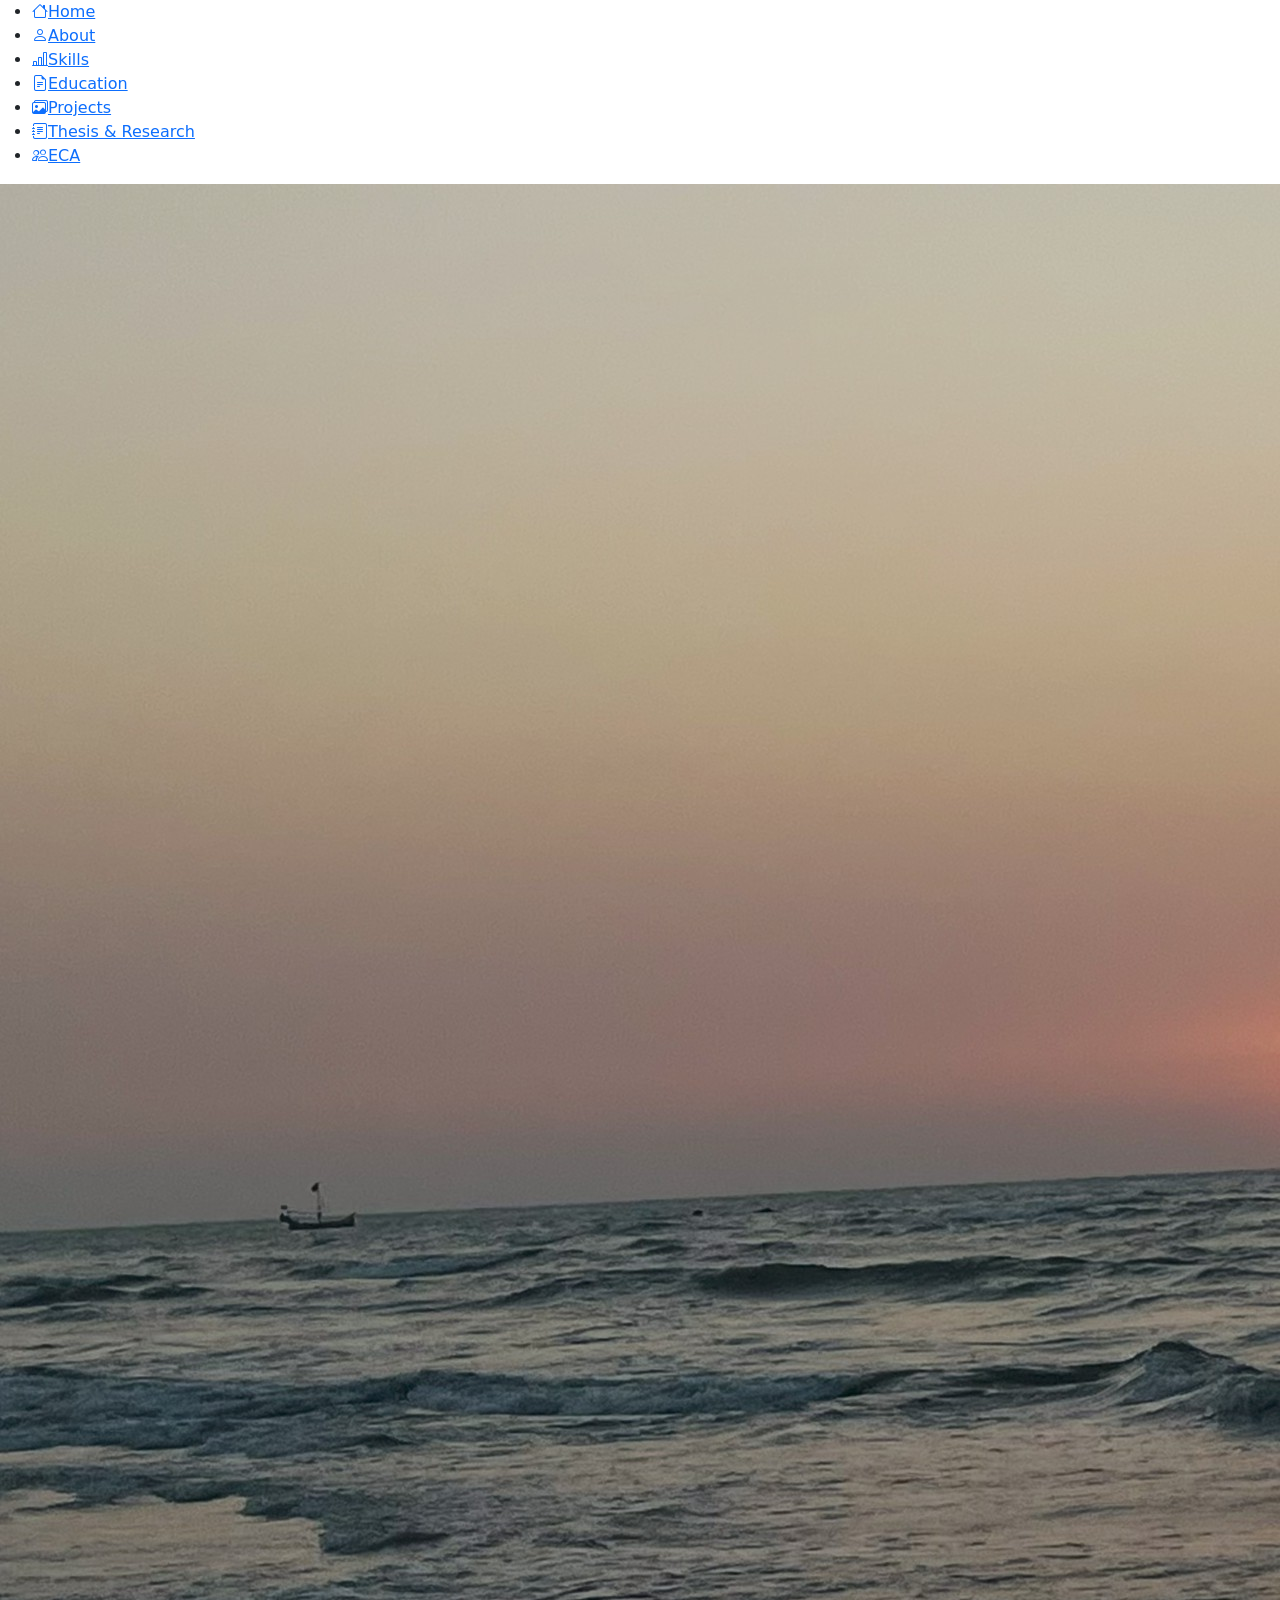
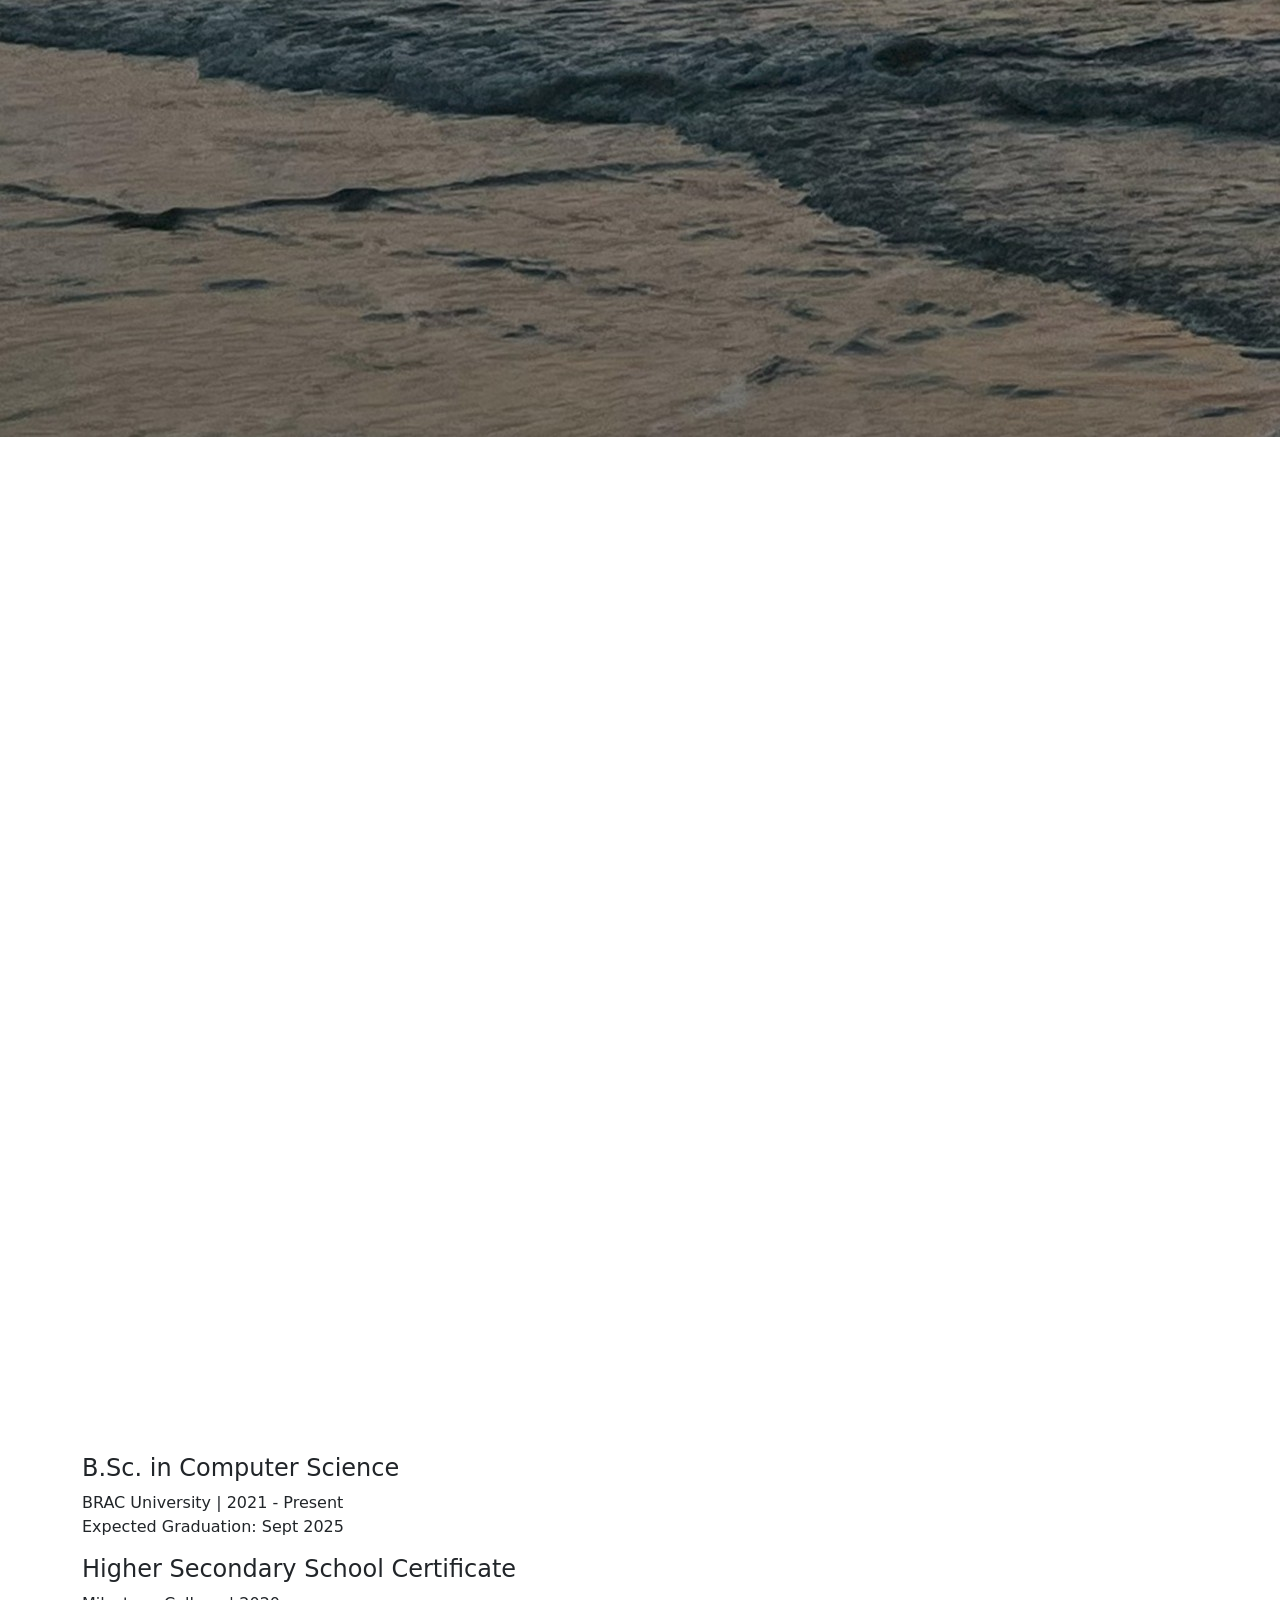
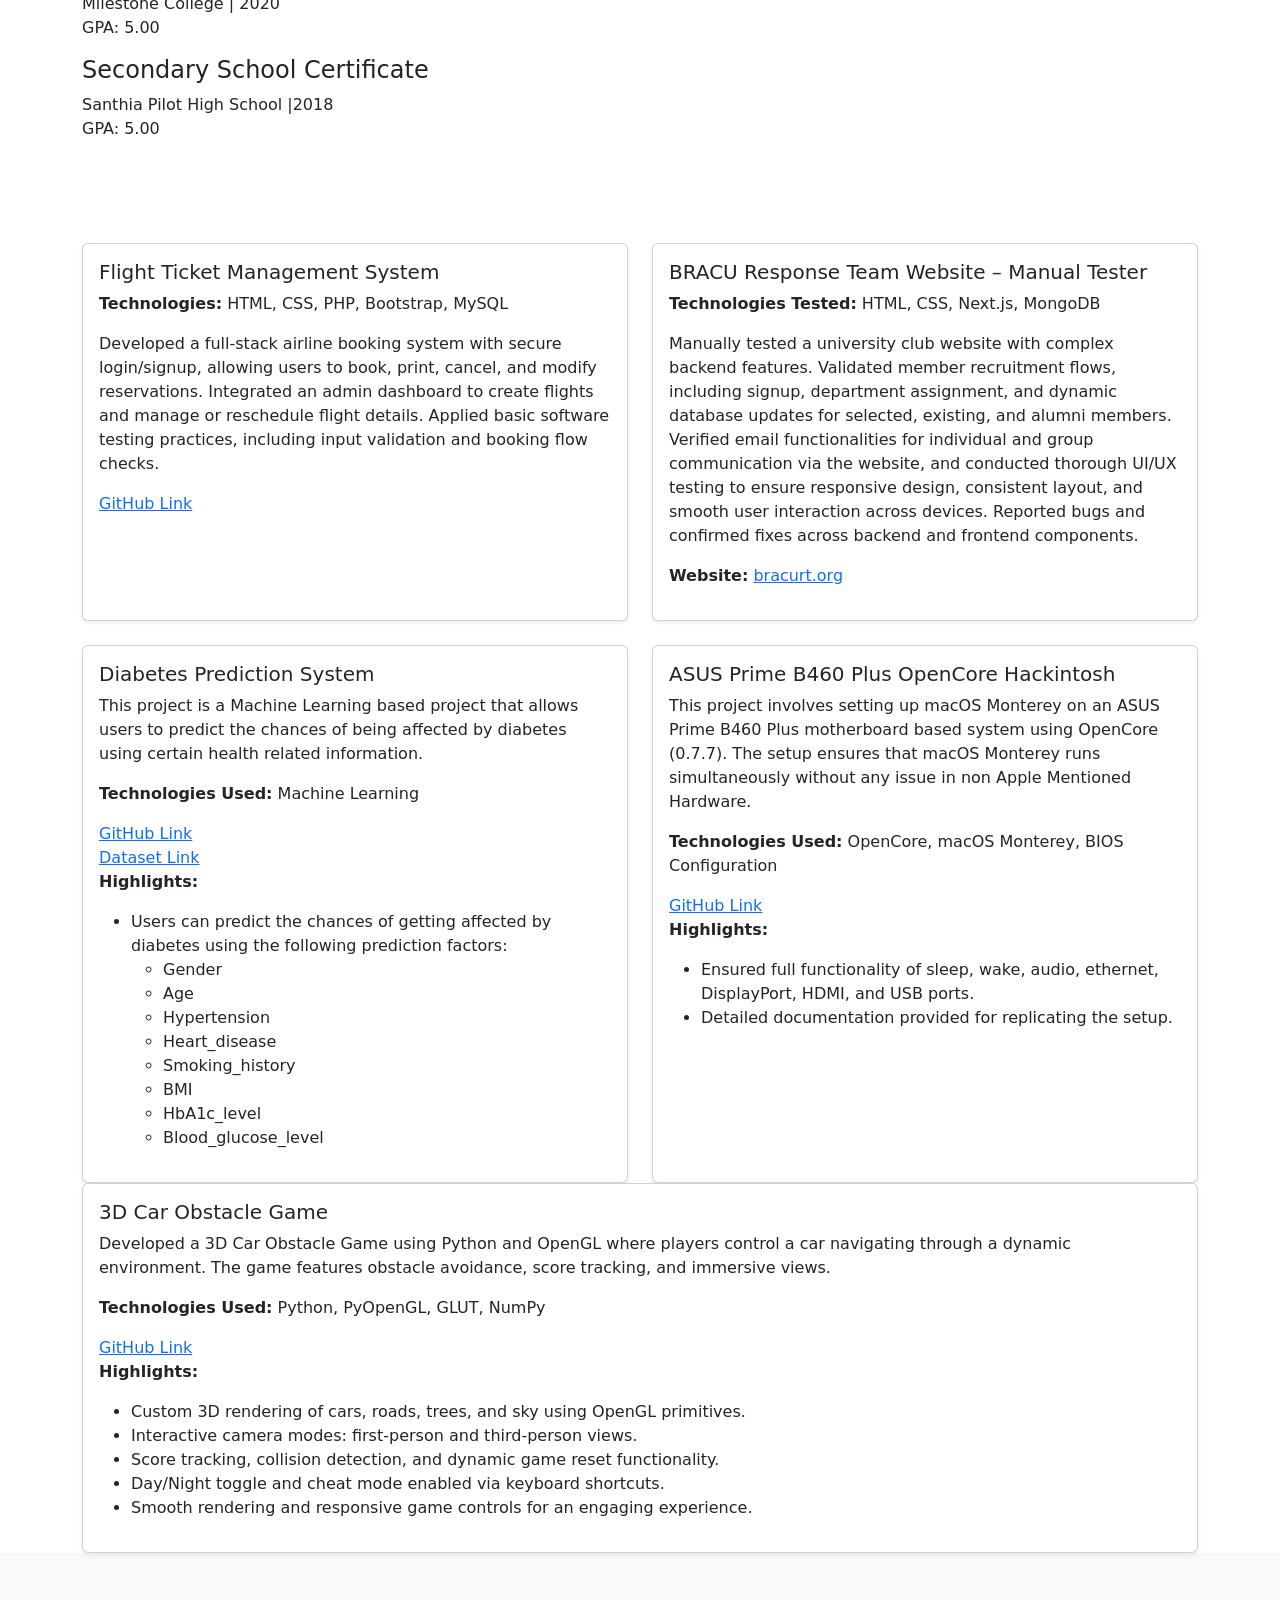
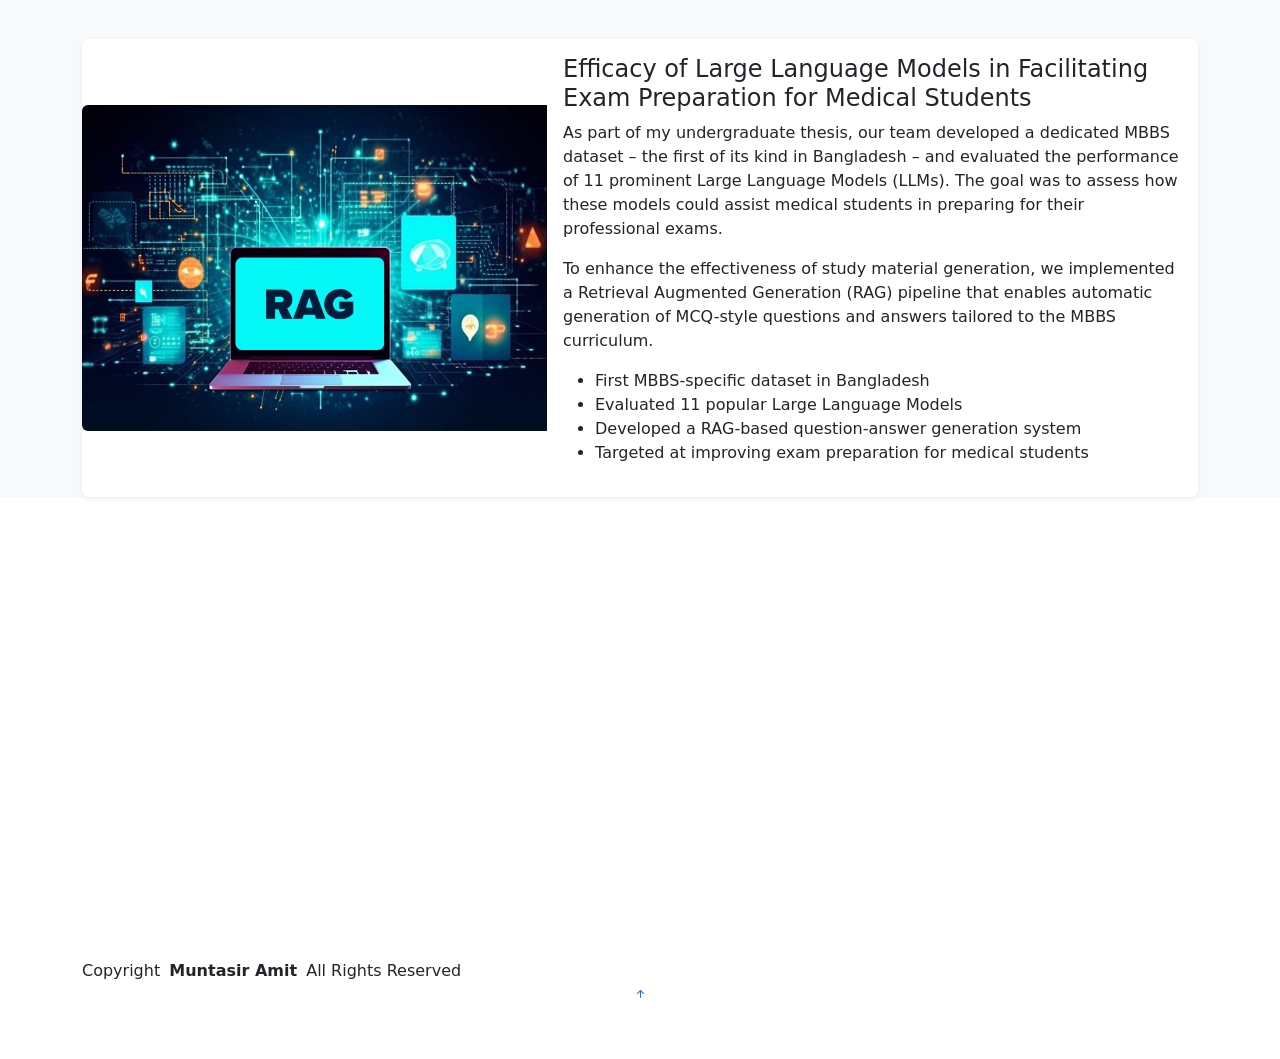
==== index.html @ e2084eb9 "Linekdin URL and Profile Picture Updated" ====
<!DOCTYPE html>
<html lang="en">

<head>
  <meta charset="utf-8">
  <meta content="width=device-width, initial-scale=1.0" name="viewport">
  <title>Muntasir's Portfolio</title>
  <meta content="" name="description">
  <meta content="" name="keywords">

  <!-- Favicons -->
  <link href="assets/img/favicon.png" rel="icon">
  <link href="assets/img/apple-touch-icon.png" rel="apple-touch-icon">

  <!-- Fonts -->
  <link href="https://fonts.googleapis.com" rel="preconnect">
  <link href="https://fonts.gstatic.com" rel="preconnect" crossorigin>
  <link href="https://fonts.googleapis.com/css2?family=Roboto:ital,wght@0,100;0,300;0,400;0,500;0,700;0,900;1,100;1,300;1,400;1,500;1,700;1,900&family=Poppins:ital,wght@0,100;0,200;0,300;0,400;0,500;0,600;0,700;0,800;0,900;1,100;1,200;1,300;1,400;1,500;1,600;1,700;1,800;1,900&family=Raleway:ital,wght@0,100;0,200;0,300;0,400;0,500;0,600;0,700;0,800;0,900;1,100;1,200;1,300;1,400;1,500;1,600;1,700;1,800;1,900&display=swap" rel="stylesheet">

  <!-- Vendor CSS Files -->
  <link href="assets/vendor/bootstrap/css/bootstrap.min.css" rel="stylesheet">
  <link href="assets/vendor/bootstrap-icons/bootstrap-icons.css" rel="stylesheet">
  <link href="assets/vendor/aos/aos.css" rel="stylesheet">
  <link href="assets/vendor/glightbox/css/glightbox.min.css" rel="stylesheet">
  <link href="assets/vendor/swiper/swiper-bundle.min.css" rel="stylesheet">

  <!-- Main CSS File -->
  <link href="assets/css/main.css" rel="stylesheet">
</head>

<body class="index-page">

  <header id="header" class="header d-flex flex-column justify-content-center">

    <i class="header-toggle d-xl-none bi bi-list"></i>


<nav id="navmenu" class="navmenu">
  <ul>
    <li><a href="#hero" class="active"><i class="bi bi-house navicon"></i><span>Home</span></a></li>
    <li><a href="#about"><i class="bi bi-person navicon"></i><span>About</span></a></li>
    <li><a href="#skills"><i class="bi bi-bar-chart-line navicon"></i><span>Skills</span></a></li>
    <li><a href="#resume"><i class="bi bi-file-earmark-text navicon"></i><span>Education</span></a></li>
    <li><a href="#projects"><i class="bi bi-images navicon"></i><span>Projects</span></a></li>
    <li><a href="#thesis"><i class="bi bi-journal-text navicon"></i><span>Thesis & Research</span></a></li>
    <li><a href="#extracurricular"><i class="bi bi-people navicon"></i><span>ECA</span></a></li>
  </ul>
</nav>
  </header>

  <main class="main">

    <!-- Hero Section -->
    <section id="hero" class="hero section light-background">

      <img src="assets/img/hero-bg.jpg" alt="">

      <div class="container" data-aos="zoom-out">
        <div class="row justify-content-center">
          <div class="col-lg-9">
            <h2>Md Muntasir Mahmud Amit</h2>
            <p>I am <span class="typed" data-typed-items="CS Student,Data Science Enthusiast, SQA Engineer, Python Developer">Designer</span><span class="typed-cursor typed-cursor--blink" aria-hidden="true"></span></p>
            <div class="social-links">
              <a href="https://www.linkedin.com/in/muntasiramit/"><i class="bi bi-linkedin"></i></a>
              <a href="https://github.com/mma1166"><i class="bi bi-github"></i></a>
              <a href="mailto:muntasir145@gmail.com"><i class="bi bi-envelope"></i></a>
              <a href="https://t.me/mma1166"><i class="bi bi-telegram"></i></a>
              <a href="https://www.facebook.com/mma1166"><i class="bi bi-facebook"></i></a>
              <a href="https://www.instagram.com/muntasir_amit/"><i class="bi bi-instagram"></i></a>
            </div>
          </div>
        </div>
      </div>

    </section><!-- /Hero Section -->
<section id="about" class="about section">
  <!-- Section Title -->
  <div class="container section-title" data-aos="fade-up" style="text-align: justify;">
    <h2>About Me</h2>
    <p>I am a final-year Computer Science student at BRAC University with a growing passion for Software Quality Assurance, Data Science and Artificial Intelligence. Currently advancing my skills in data analysis and machine learning, I recently completed a thesis focused on the efficacy of Large Language Models (LLMs) in aiding exam preparation for medical students—one of the first of its kind in Bangladesh.</p>
    <p>Alongside my academic research, I have strong practical experience in Software Quality Assurance (SQA), particularly in manual testing and I am progressively building expertise in test automation using tools like Selenium. I am proficient in Python, comfortable with tools such as Jira, and deeply interested in exploring real-world applications across SQA, data science, and AI-driven technologies.</p>
    <p>I am open to opportunities where I can contribute and grow in the fields of Software Quality Assurance, Data Science, or Machine Learning.</p>
  </div><!-- End Section Title -->

      <div class="container" data-aos="fade-up" data-aos-delay="100">

        <div class="row gy-4 justify-content-center align-items-center">
  <div class="col-lg-4 d-flex justify-content-center">
    <img src="assets/img/profile-img.png" class="img-fluid" alt="">
  </div>
  <div class="col-lg-8 content d-flex flex-column justify-content-center h-100">
    <h2>Md Muntasir Mahmud Amit</h2>
    <div class="row">
      <div class="col-lg-6">
        <ul>
          <li><i class="bi bi-chevron-right"></i> <strong>Phone:</strong> <span>01721857708</span></li>
          <li><i class="bi bi-chevron-right"></i> <strong>Github:</strong> <span>www.github.com/mma1166</span></li>
          <li><i class="bi bi-chevron-right"></i> <strong>LinkedIn:</strong> <span>www.linkedin.com/in/MuntasirAmit</span></li>
          <li><i class="bi bi-chevron-right"></i> <strong>Mail:</strong> <span>muntasir145@gmail.com</span></li>
          <li><i class="bi bi-chevron-right"></i> <strong>Address</strong> <span>D.I.T Project Merul Badda Dhaka</span></li>
        </ul>
      </div>
    </div>
  </div>
</div>
        </div>

      </div>

    </section><!-- /About Section -->

    <!-- Skills Section -->
    <section id="skills" class="skills section">

      <!-- Section Title -->
      <div class="container section-title" data-aos="fade-up">
        <h2>Skills</h2>
        <p>I always keep myself updated with the latest tech trends.</p>
      </div><!-- End Section Title -->

      <div class="container" data-aos="fade-up" data-aos-delay="100">

        <div class="row skills-content skills-animation">

                    <div class="col-lg-6">

            <div class="progress">
              <span class="skill"><span>Python</span> <i class="val"></i></span>
              <div class="progress-bar-wrap">
                <div class="progress-bar" role="progressbar" aria-valuenow="75" aria-valuemin="0" aria-valuemax="100" style="width: 75%;"></div>
              </div>
            </div><!-- End Skills Item -->
            <div class="progress">
              <span class="skill"><span>Manual Software Testing</span> <i class="val"></i></span>
              <div class="progress-bar-wrap">
                <div class="progress-bar" role="progressbar" aria-valuenow="80" aria-valuemin="0" aria-valuemax="100" style="width: 80%;"></div>
              </div>
            </div><!-- End Skills Item -->

            <div class="progress">
              <span class="skill"><span>Test Case Design, Test Plan</span> <i class="val"></i></span>
              <div class="progress-bar-wrap">
                <div class="progress-bar" role="progressbar" aria-valuenow="75" aria-valuemin="0" aria-valuemax="100" style="width: 75%;"></div>
              </div>
            </div><!-- End Skills Item -->

            <div class="progress">
              <span class="skill"><span>SDLC, STLC</span> <i class="val"></i></span>
              <div class="progress-bar-wrap">
                <div class="progress-bar" role="progressbar" aria-valuenow="80" aria-valuemin="0" aria-valuemax="100" style="width: 80%;"></div>
              </div>
            </div><!-- End Skills Item -->

            <div class="progress">
              <span class="skill"><span>Data Science</span> <i class="val"></i></span>
              <div class="progress-bar-wrap">
                <div class="progress-bar" role="progressbar" aria-valuenow="70" aria-valuemin="0" aria-valuemax="100" style="width: 70%;"></div>
              </div>
            </div><!-- End Skills Item -->

            <div class="progress">
              <span class="skill"><span>Machine Learning</span> <i class="val"></i></span>
              <div class="progress-bar-wrap">
                <div class="progress-bar" role="progressbar" aria-valuenow="75" aria-valuemin="0" aria-valuemax="100" style="width: 75%;"></div>
              </div>
            </div><!-- End Skills Item -->

          </div>

          <div class="col-lg-6">

            <div class="progress">
              <span class="skill"><span>Linux</span> <i class="val"></i></span>
              <div class="progress-bar-wrap">
                <div class="progress-bar" role="progressbar" aria-valuenow="85" aria-valuemin="0" aria-valuemax="100" style="width: 85%;"></div>
              </div>
            </div><!-- End Skills Item -->

            <div class="progress">
              <span class="skill"><span>Database</span> <i class="val"></i></span>
              <div class="progress-bar-wrap">
                <div class="progress-bar" role="progressbar" aria-valuenow="75" aria-valuemin="0" aria-valuemax="100" style="width: 75%;"></div>
              </div>
            </div><!-- End Skills Item -->

            <div class="progress">
              <span class="skill"><span>LLM</span> <i class="val"></i></span>
              <div class="progress-bar-wrap">
                <div class="progress-bar" role="progressbar" aria-valuenow="70" aria-valuemin="0" aria-valuemax="100" style="width: 70%;"></div>
              </div>
            </div><!-- End Skills Item -->

            <div class="progress">
              <span class="skill"><span>Microsoft Office</span> <i class="val"></i></span>
              <div class="progress-bar-wrap">
                <div class="progress-bar" role="progressbar" aria-valuenow="90" aria-valuemin="0" aria-valuemax="100" style="width: 90%;"></div>
              </div>
            </div><!-- End Skills Item -->

            <div class="progress">
              <span class="skill"><span>Canva</span> <i class="val"></i></span>
              <div class="progress-bar-wrap">
                <div class="progress-bar" role="progressbar" aria-valuenow="95" aria-valuemin="0" aria-valuemax="100" style="width: 95%;"></div>
              </div>
            </div><!-- End Skills Item -->

          </div>

        </div>

      </div>

    </section><!-- /Skills Section -->

    <!-- Resume Section -->
    <section id="resume" class="resume section">

      <!-- Section Title -->
      <div class="container section-title" data-aos="fade-up">
        <h2>Education</h2>
      </div><!-- End Section Title -->

      <div class="container"><div class='education'><h4>B.Sc. in Computer Science</h4><p>BRAC University | 2021 - Present<br>Expected Graduation: Sept 2025</p></div><div class='education'><h4>Higher Secondary School Certificate</h4><p>Milestone College | 2020<br>GPA: 5.00</p></div><div class='education'><h4>Secondary School Certificate</h4><p>Santhia Pilot High School |2018<br>GPA: 5.00</p></div></div>

    </section><!-- /Resume Section -->

    <!-- projects Section -->
<section id="projects" class="projects section">

  <!-- Section Title -->
<section id="projects" class="projects section">
  <!-- Section Title -->
  <div class="container section-title" data-aos="fade-up">
    <h2>Projects</h2>
    <p>Here are some of the projects I have worked on:</p>
  </div><!-- End Section Title -->

  <div class="container">
    <div class="row row-cols-1 row-cols-md-2 g-4">

      <div class="col">
        <div class="card h-100 shadow-sm">
          <div class="card-body">
            <h5 class="card-title">Flight Ticket Management System</h5>
            <p><strong>Technologies:</strong> HTML, CSS, PHP, Bootstrap, MySQL</p>
            <p>Developed a full-stack airline booking system with secure login/signup, allowing users to book, print, cancel, and modify reservations. Integrated an admin dashboard to create flights and manage or reschedule flight details. Applied basic software testing practices, including input validation and booking flow checks.</p>
            <a href="https://github.com/mma1166/Flight-Management-Project" target="_blank">GitHub Link</a>
          </div>
        </div>
      </div>

      <div class="col">
        <div class="card h-100 shadow-sm">
          <div class="card-body">
            <h5 class="card-title">BRACU Response Team Website – Manual Tester</h5>
            <p><strong>Technologies Tested:</strong> HTML, CSS, Next.js, MongoDB</p>
            <p>Manually tested a university club website with complex backend features. Validated member recruitment flows, including signup, department assignment, and dynamic database updates for selected, existing, and alumni members. Verified email functionalities for individual and group communication via the website, and conducted thorough UI/UX testing to ensure responsive design, consistent layout, and smooth user interaction across devices. Reported bugs and confirmed fixes across backend and frontend components.</p>
            <p><strong>Website:</strong> <a href="https://bracurt.org/" target="_blank">bracurt.org</a></p>
          </div>
        </div>
      </div>

      <div class="col">
        <div class="card h-100 shadow-sm">
          <div class="card-body">
            <h5 class="card-title">Diabetes Prediction System</h5>
            <p>This project is a Machine Learning based project that allows users to predict the chances of being affected by diabetes using certain health related information.</p>
            <p><strong>Technologies Used:</strong> Machine Learning</p>
            <a href="https://github.com/mma1166/Diabetes-Prediction-System-Using-Machine-Learning" target="_blank">GitHub Link</a><br>
            <a href="https://www.kaggle.com/datasets/iammustafatz/diabetes-prediction-dataset?select=diabetes_prediction_dataset.csv">Dataset Link</a>
            <p><strong>Highlights:</strong></p>
            <ul>
              <li>Users can predict the chances of getting affected by diabetes using the following prediction factors:
                <ul>
                  <li>Gender</li>
                  <li>Age</li>
                  <li>Hypertension</li>
                  <li>Heart_disease</li>
                  <li>Smoking_history</li>
                  <li>BMI</li>
                  <li>HbA1c_level</li>
                  <li>Blood_glucose_level</li>
                </ul>
              </li>
            </ul>
          </div>
        </div>
      </div>

      <div class="col">
        <div class="card h-100 shadow-sm">
          <div class="card-body">
            <h5 class="card-title">ASUS Prime B460 Plus OpenCore Hackintosh</h5>
            <p>This project involves setting up macOS Monterey on an ASUS Prime B460 Plus motherboard based system using OpenCore (0.7.7). The setup ensures that macOS Monterey runs simultaneously without any issue in non Apple Mentioned Hardware.</p>
            <p><strong>Technologies Used:</strong> OpenCore, macOS Monterey, BIOS Configuration</p>
            <a href="https://github.com/mma1166/ASUS-Prime-B460-Plus-OpenCore-Hackintosh" target="_blank">GitHub Link</a>
            <p><strong>Highlights:</strong></p>
            <ul>
              <li>Ensured full functionality of sleep, wake, audio, ethernet, DisplayPort, HDMI, and USB ports.</li>
              <li>Detailed documentation provided for replicating the setup.</li>
            </ul>
          </div>
        </div>
      </div>

    </div>
    <div class="col">
  <div class="card h-100 shadow-sm">
    <div class="card-body">
      <h5 class="card-title">3D Car Obstacle Game</h5>
      <p>Developed a 3D Car Obstacle Game using Python and OpenGL where players control a car navigating through a dynamic environment. The game features obstacle avoidance, score tracking, and immersive views.</p>
      <p><strong>Technologies Used:</strong> Python, PyOpenGL, GLUT, NumPy</p>
      <a href="https://github.com/mma1166/3D-Car-Obstacle-Game" target="_blank">GitHub Link</a>
      <p><strong>Highlights:</strong></p>
      <ul>
        <li>Custom 3D rendering of cars, roads, trees, and sky using OpenGL primitives.</li>
        <li>Interactive camera modes: first-person and third-person views.</li>
        <li>Score tracking, collision detection, and dynamic game reset functionality.</li>
        <li>Day/Night toggle and cheat mode enabled via keyboard shortcuts.</li>
        <li>Smooth rendering and responsive game controls for an engaging experience.</li>
      </ul>
    </div>
  </div>
</div>

  </div>
</section><!-- /projects Section -->
<section id="thesis" class="thesis section bg-light">
  <div class="container section-title" data-aos="fade-up">
    <h2>Thesis & Research</h2>
    <p>Here is a brief on my recent academic research work.</p>
  </div>

  <div class="container">
    <div class="card mb-4 shadow-sm border-0">
      <div class="row g-0 align-items-center">
        <div class="col-md-5">
          <img src="assets\img\Retrieval-Augmented-Generation.jpg" class="img-fluid rounded-start" alt="Thesis Image">
        </div>
        <div class="col-md-7">
          <div class="card-body">
            <h4 class="card-title">Efficacy of Large Language Models in Facilitating Exam Preparation for Medical Students</h4>
            <p class="card-text">As part of my undergraduate thesis, our team developed a dedicated MBBS dataset – the first of its kind in Bangladesh – and evaluated the performance of 11 prominent Large Language Models (LLMs). The goal was to assess how these models could assist medical students in preparing for their professional exams.</p>
            <p class="card-text">To enhance the effectiveness of study material generation, we implemented a Retrieval Augmented Generation (RAG) pipeline that enables automatic generation of MCQ-style questions and answers tailored to the MBBS curriculum.</p>
            <ul>
              <li>First MBBS-specific dataset in Bangladesh</li>
              <li>Evaluated 11 popular Large Language Models</li>
              <li>Developed a RAG-based question-answer generation system</li>
              <li>Targeted at improving exam preparation for medical students</li>
            </ul>
          </div>
        </div>
      </div>
    </div>
  </div>
</section><!-- /thesis Section -->

<section id="extracurricular" class="extracurricular section">
  <div class="container section-title" data-aos="fade-up">
    <h2>Extracurricular Activities</h2>
    <p>My involvement in co-curricular organizations and initiatives.</p>
  </div>

  <div class="container">
    <div class="accordion" id="activitiesAccordion" data-aos="fade-up" data-aos-delay="100">

      <div class="accordion-item">
        <h2 class="accordion-header" id="headingOne">
          <button class="accordion-button" type="button" data-bs-toggle="collapse" data-bs-target="#collapseOne" aria-expanded="true" aria-controls="collapseOne">
            BRAC UNIVERSITY Response Team – General Secretary
          </button>
        </h2>
        <div id="collapseOne" class="accordion-collapse collapse show" aria-labelledby="headingOne" data-bs-parent="#activitiesAccordion">
          <div class="accordion-body">
            <ul>
              <li>Organized Winter Campaign (A Warm Cloth and Blanket Distribution Initiative)</li>
              <li>Organized Project Hashimukh (An Iftar Distribution Initiative for Unprivileged People)</li>
              <li>Organized Project Uttorn (A Post Flood Rehabilation for Farmers of Feni)</li>
              <li>Organized Blood Donation Campaign in collaboration with Bangladesh Red Crescent Society.</li>
              <li>Organized Breast Cancer Awareness Program and free screening session in collaboration with Lab Aid Cancer Hospital.</li>
              <li>Organized Fundraising initiative for a BRAC Business School Alumni</li>
            </ul>
          </div>
        </div>
      </div>

      <div class="accordion-item">
        <h2 class="accordion-header" id="headingTwo">
          <button class="accordion-button collapsed" type="button" data-bs-toggle="collapse" data-bs-target="#collapseTwo" aria-expanded="false" aria-controls="collapseTwo">
            Brac University Adventure Club – Coordinator of Human Resources Management
          </button>
        </h2>
        <div id="collapseTwo" class="accordion-collapse collapse" aria-labelledby="headingTwo" data-bs-parent="#activitiesAccordion">
          <div class="accordion-body">
            <ul>
              <li>Maintained Database of Members</li>
              <li>Communicated with Present Members and Alumni</li>
              <li>Handled Administrative Responsibilities</li>
            </ul>
          </div>
        </div>
      </div>

      <div class="accordion-item">
        <h2 class="accordion-header" id="headingThree">
          <button class="accordion-button collapsed" type="button" data-bs-toggle="collapse" data-bs-target="#collapseThree" aria-expanded="false" aria-controls="collapseThree">
            Project Srijon – ICT Instructor
          </button>
        </h2>
        <div id="collapseThree" class="accordion-collapse collapse" aria-labelledby="headingThree" data-bs-parent="#activitiesAccordion">
          <div class="accordion-body">
            <p>ICT instructor</p>
          </div>
        </div>
      </div>

    </div>
  </div>
</section><!-- /extracurricular Section -->

  </main>

  
      <div class="container">
        <div class="copyright">
          <span>Copyright</span> <strong class="px-1 sitename">Muntasir Amit</strong> <span>All Rights Reserved</span>
        </div>
      </div>
    </div>
  </footer>

  <!-- Scroll Top -->
  <a href="#" id="scroll-top" class="scroll-top d-flex align-items-center justify-content-center"><i class="bi bi-arrow-up-short"></i></a>

  <!-- Preloader -->
  <div id="preloader"></div>

  <!-- Vendor JS Files -->
  <script src="assets/vendor/bootstrap/js/bootstrap.bundle.min.js"></script>
  <script src="assets/vendor/php-email-form/validate.js"></script>
  <script src="assets/vendor/aos/aos.js"></script>
  <script src="assets/vendor/typed.js/typed.umd.js"></script>
  <script src="assets/vendor/purecounter/purecounter_vanilla.js"></script>
  <script src="assets/vendor/waypoints/noframework.waypoints.js"></script>
  <script src="assets/vendor/glightbox/js/glightbox.min.js"></script>
  <script src="assets/vendor/imagesloaded/imagesloaded.pkgd.min.js"></script>
  <script src="assets/vendor/isotope-layout/isotope.pkgd.min.js"></script>
  <script src="assets/vendor/swiper/swiper-bundle.min.js"></script>

  <!-- Main JS File -->
  <script src="assets/js/main.js"></script>

</body>

</html>
---- assets/css/main.css ----
/**
* Template Name: MyResume
* Template URL: https://bootstrapmade.com/free-html-bootstrap-template-my-resume/
* Updated: Jun 29 2024 with Bootstrap v5.3.3
* Author: BootstrapMade.com
* License: https://bootstrapmade.com/license/
*/

/*--------------------------------------------------------------
# Font & Color Variables
# Help: https://bootstrapmade.com/color-system/
--------------------------------------------------------------*/
/* Fonts */
:root {
  --default-font: "Roboto",  system-ui, -apple-system, "Segoe UI", Roboto, "Helvetica Neue", Arial, "Noto Sans", "Liberation Sans", sans-serif, "Apple Color Emoji", "Segoe UI Emoji", "Segoe UI Symbol", "Noto Color Emoji";
  --heading-font: "Raleway",  sans-serif;
  --nav-font: "Poppins",  sans-serif;
}

/* Global Colors - The following color variables are used throughout the website. Updating them here will change the color scheme of the entire website */
:root { 
  --background-color: #ffffff; /* Background color for the entire website, including individual sections */
  --default-color: #272829; /* Default color used for the majority of the text content across the entire website */
  --heading-color: #45505b; /* Color for headings, subheadings and title throughout the website */
  --accent-color: #0563bb; /* Accent color that represents your brand on the website. It's used for buttons, links, and other elements that need to stand out */
  --surface-color: #ffffff; /* The surface color is used as a background of boxed elements within sections, such as cards, icon boxes, or other elements that require a visual separation from the global background. */
  --contrast-color: #ffffff; /* Contrast color for text, ensuring readability against backgrounds of accent, heading, or default colors. */
}

/* Nav Menu Colors - The following color variables are used specifically for the navigation menu. They are separate from the global colors to allow for more customization options */
:root {
  --nav-color: #45505b;  /* The default color of the main navmenu links */
  --nav-hover-color: #0563bb; /* Applied to main navmenu links when they are hovered over or active */
  --nav-mobile-background-color: #ffffff; /* Used as the background color for mobile navigation menu */
  --nav-dropdown-background-color: #ffffff; /* Used as the background color for dropdown items that appear when hovering over primary navigation items */
  --nav-dropdown-color: #212529; /* Used for navigation links of the dropdown items in the navigation menu. */
  --nav-dropdown-hover-color: #0563bb; /* Similar to --nav-hover-color, this color is applied to dropdown navigation links when they are hovered over. */
}

/* Color Presets - These classes override global colors when applied to any section or element, providing reuse of the sam color scheme. */

.light-background {
  --background-color: #f9f9f9;
  --surface-color: #ffffff;
}

.dark-background {
  --background-color: #060606;
  --default-color: #ffffff;
  --heading-color: #ffffff;
  --surface-color: #252525;
  --contrast-color: #ffffff;
}

/* Smooth scroll */
:root {
  scroll-behavior: smooth;
}

/*--------------------------------------------------------------
# General Styling & Shared Classes
--------------------------------------------------------------*/
body {
  color: var(--default-color);
  background-color: var(--background-color);
  font-family: var(--default-font);
}

a {
  color: var(--accent-color);
  text-decoration: none;
  transition: 0.3s;
}

a:hover {
  color: color-mix(in srgb, var(--accent-color), transparent 25%);
  text-decoration: none;
}

h1,
h2,
h3,
h4,
h5,
h6 {
  color: var(--heading-color);
  font-family: var(--heading-font);
}

/* PHP Email Form Messages
------------------------------*/
.php-email-form .error-message {
  display: none;
  background: #df1529;
  color: #ffffff;
  text-align: left;
  padding: 15px;
  margin-bottom: 24px;
  font-weight: 600;
}

.php-email-form .sent-message {
  display: none;
  color: #ffffff;
  background: #059652;
  text-align: center;
  padding: 15px;
  margin-bottom: 24px;
  font-weight: 600;
}

.php-email-form .loading {
  display: none;
  background: var(--surface-color);
  text-align: center;
  padding: 15px;
  margin-bottom: 24px;
}

.php-email-form .loading:before {
  content: "";
  display: inline-block;
  border-radius: 50%;
  width: 24px;
  height: 24px;
  margin: 0 10px -6px 0;
  border: 3px solid var(--accent-color);
  border-top-color: var(--surface-color);
  animation: php-email-form-loading 1s linear infinite;
}

@keyframes php-email-form-loading {
  0% {
    transform: rotate(0deg);
  }

  100% {
    transform: rotate(360deg);
  }
}

/*--------------------------------------------------------------
# Global Header
--------------------------------------------------------------*/
.header {
  color: var(--default-color);
  position: fixed;
  top: 0;
  left: 0;
  bottom: 0;
  padding: 0 15px;
  transition: all ease-in-out 0.3s;
  overflow-y: auto;
  z-index: 997;
  min-width: 200px;
}

@media (max-width: 1199px) {
  .header {
    background-color: var(--background-color);
    border-right: 1px solid color-mix(in srgb, var(--default-color), transparent 90%);
    width: 300px;
    left: -100%;
  }
}

@media (min-width: 1200px) and (max-width: 1600px) {
  .header~main {
    margin-left: 160px;
  }

  .header~main .hero {
    margin-left: -160px;
    width: 100vw;
  }
}

.header.header-show {
  left: 0;
}

.header .header-toggle {
  color: var(--contrast-color);
  background-color: var(--accent-color);
  font-size: 22px;
  display: flex;
  align-items: center;
  justify-content: center;
  width: 40px;
  height: 40px;
  border-radius: 50%;
  cursor: pointer;
  position: fixed;
  top: 15px;
  right: 15px;
  z-index: 9999;
  transition: background-color 0.3s;
}

.header .header-toggle:hover {
  color: var(--contrast-color);
  background-color: color-mix(in srgb, var(--accent-color) 90%, white 15%);
}

/*--------------------------------------------------------------
# Navigation Menu
--------------------------------------------------------------*/
.navmenu {
  padding: 0;
  z-index: 9997;
}

.navmenu ul {
  list-style: none;
  padding: 0 0 20px 0;
  margin: 0;
  width: 140px;
}

.navmenu a,
.navmenu a:focus {
  color: var(--nav-color);
  font-family: var(--nav-font);
  display: flex;
  align-items: center;
  padding: 10px 18px;
  margin-bottom: 8px;
  font-size: 15px;
  border-radius: 50px;
  background: color-mix(in srgb, var(--default-color), transparent 92%);
  height: 56px;
  width: 100%;
  overflow: hidden;
  transition: 0.3s;
}

.navmenu a i,
.navmenu a:focus i {
  font-size: 20px;
}

.navmenu a span,
.navmenu a:focus span {
  padding: 0 5px 0 7px;
}

@media (min-width: 992px) {

  .navmenu a,
  .navmenu a:focus {
    max-width: 56px;
  }

  .navmenu a span,
  .navmenu a:focus span {
    display: none;
  }
}

.navmenu a:hover,
.navmenu .active,
.navmenu .active:focus,
.navmenu li:hover>a {
  color: var(--contrast-color);
  background: var(--nav-hover-color);
}

.navmenu a:hover,
.navmenu li:hover>a {
  max-width: 100%;
  color: var(--contrast-color);
}

.navmenu a:hover span,
.navmenu li:hover>a span {
  display: block;
}

/*--------------------------------------------------------------
# Global Footer
--------------------------------------------------------------*/
.footer {
  color: var(--default-color);
  background-color: var(--background-color);
  font-size: 14px;
  text-align: center;
  padding: 30px 0;
  position: relative;
}

.footer h3 {
  font-size: 36px;
  font-weight: 700;
  position: relative;
  padding: 0;
  margin: 0 0 15px 0;
}

.footer p {
  font-size: 15;
  font-style: italic;
  padding: 0;
  margin: 0 0 30px 0;
}

.footer .social-links {
  margin: 0 0 30px 0;
}

.footer .social-links a {
  font-size: 16px;
  display: flex;
  align-items: center;
  justify-content: center;
  background: var(--accent-color);
  color: var(--contrast-color);
  line-height: 1;
  margin: 0 4px;
  border-radius: 50%;
  text-align: center;
  width: 36px;
  height: 36px;
  transition: 0.3s;
}

.footer .social-links a:hover {
  background: color-mix(in srgb, var(--accent-color), transparent 20%);
  text-decoration: none;
}

.footer .copyright {
  padding-top: 25px;
  border-top: 1px solid color-mix(in srgb, var(--default-color), transparent 90%);
}

.footer .credits {
  font-size: 13px;
  padding-top: 5px;
}

/*--------------------------------------------------------------
# Preloader
--------------------------------------------------------------*/
#preloader {
  position: fixed;
  inset: 0;
  z-index: 999999;
  overflow: hidden;
  background: var(--background-color);
  transition: all 0.6s ease-out;
}

#preloader:before {
  content: "";
  position: fixed;
  top: calc(50% - 30px);
  left: calc(50% - 30px);
  border: 6px solid #ffffff;
  border-color: var(--accent-color) transparent var(--accent-color) transparent;
  border-radius: 50%;
  width: 60px;
  height: 60px;
  animation: animate-preloader 1.5s linear infinite;
}

@keyframes animate-preloader {
  0% {
    transform: rotate(0deg);
  }

  100% {
    transform: rotate(360deg);
  }
}

/*--------------------------------------------------------------
# Scroll Top Button
--------------------------------------------------------------*/
.scroll-top {
  position: fixed;
  visibility: hidden;
  opacity: 0;
  right: 15px;
  bottom: -15px;
  z-index: 99999;
  background-color: var(--accent-color);
  width: 44px;
  height: 44px;
  border-radius: 50px;
  transition: all 0.4s;
}

.scroll-top i {
  font-size: 24px;
  color: var(--contrast-color);
  line-height: 0;
}

.scroll-top:hover {
  background-color: color-mix(in srgb, var(--accent-color), transparent 20%);
  color: var(--contrast-color);
}

.scroll-top.active {
  visibility: visible;
  opacity: 1;
  bottom: 15px;
}

/*--------------------------------------------------------------
# Disable aos animation delay on mobile devices
--------------------------------------------------------------*/
@media screen and (max-width: 768px) {
  [data-aos-delay] {
    transition-delay: 0 !important;
  }
}

/*--------------------------------------------------------------
# Global Page Titles & Breadcrumbs
--------------------------------------------------------------*/
.page-title {
  --background-color: color-mix(in srgb, var(--default-color), transparent 96%);
  color: var(--default-color);
  background-color: var(--background-color);
  padding: 20px 0;
  position: relative;
}

.page-title h1 {
  font-size: 28px;
  font-weight: 700;
  margin: 0;
}

.page-title .breadcrumbs ol {
  display: flex;
  flex-wrap: wrap;
  list-style: none;
  padding: 0 0 10px 0;
  margin: 0;
  font-size: 14px;
  font-weight: 400;
}

.page-title .breadcrumbs ol li+li {
  padding-left: 10px;
}

.page-title .breadcrumbs ol li+li::before {
  content: "/";
  display: inline-block;
  padding-right: 10px;
  color: color-mix(in srgb, var(--default-color), transparent 70%);
}

/*--------------------------------------------------------------
# Global Sections
--------------------------------------------------------------*/
section,
.section {
  color: var(--default-color);
  background-color: var(--background-color);
  padding: 60px 0;
  overflow: clip;
}

/*--------------------------------------------------------------
# Global Section Titles
--------------------------------------------------------------*/
.section-title {
  text-align: center;
  padding-bottom: 60px;
  position: relative;
}

.section-title h2 {
  font-size: 32px;
  font-weight: 700;
  margin-bottom: 20px;
  padding-bottom: 20px;
  position: relative;
}

.section-title h2:before {
  content: "";
  position: absolute;
  display: block;
  width: 160px;
  height: 1px;
  background: color-mix(in srgb, var(--default-color), transparent 60%);
  left: 0;
  right: 0;
  bottom: 1px;
  margin: auto;
}

.section-title h2::after {
  content: "";
  position: absolute;
  display: block;
  width: 60px;
  height: 3px;
  background: var(--accent-color);
  left: 0;
  right: 0;
  bottom: 0;
  margin: auto;
}

.section-title p {
  margin-bottom: 0;
}

/*--------------------------------------------------------------
# Hero Section
--------------------------------------------------------------*/
.hero {
  width: 100%;
  min-height: 100vh;
  position: relative;
  padding: 80px 0;
  display: flex;
  align-items: center;
  justify-content: center;
}

.hero img {
  position: absolute;
  inset: 0;
  display: block;
  width: 100%;
  height: 100%;
  object-fit: cover;
  z-index: 1;
}

.hero:before {
  content: "";
  background: color-mix(in srgb, var(--background-color), transparent 30%);
  position: absolute;
  inset: 0;
  z-index: 2;
}

.hero .container {
  position: relative;
  z-index: 3;
}

.hero h2 {
  margin: 0;
  font-size: 64px;
  font-weight: 700;
}

.hero p {
  margin: 5px 0 0 0;
  font-size: 26px;
}

.hero p span {
  letter-spacing: 1px;
  border-bottom: 2px solid var(--accent-color);
}

.hero .social-links {
  margin-top: 25px;
}

.hero .social-links a {
  font-size: 20px;
  display: inline-block;
  color: color-mix(in srgb, var(--default-color), transparent 30%);
  line-height: 1;
  margin-right: 20px;
  transition: 0.3s;
}

.hero .social-links a:hover {
  color: var(--accent-color);
}

@media (max-width: 768px) {
  .hero h2 {
    font-size: 32px;
  }

  .hero p {
    font-size: 20px;
  }
}

/*--------------------------------------------------------------
# About Section
--------------------------------------------------------------*/
.about .content h2 {
  font-weight: 700;
  font-size: 24px;
}

.about .content ul {
  list-style: none;
  padding: 0;
}

.about .content ul li {
  margin-bottom: 20px;
  display: flex;
  align-items: center;
}

.about .content ul strong {
  margin-right: 10px;
}

.about .content ul i {
  font-size: 16px;
  margin-right: 5px;
  color: var(--accent-color);
  line-height: 0;
}

/*--------------------------------------------------------------
# Stats Section
--------------------------------------------------------------*/
.stats i {
  background-color: var(--accent-color);
  color: var(--contrast-color);
  width: 54px;
  height: 54px;
  font-size: 24px;
  border-radius: 50px;
  display: inline-flex;
  align-items: center;
  justify-content: center;
  position: relative;
  z-index: 1;
}

.stats .stats-item {
  margin-top: 10px;
  width: 100%;
  position: relative;
  text-align: center;
  z-index: 0;
}

.stats .stats-item span {
  font-size: 36px;
  display: block;
  font-weight: 700;
  color: color-mix(in srgb, var(--default-color), transparent 20%);
}

.stats .stats-item p {
  padding: 0;
  margin: 0;
  color: color-mix(in srgb, var(--default-color), transparent 50%);
  font-size: 16px;
}

/*--------------------------------------------------------------
# Skills Section
--------------------------------------------------------------*/
.skills .progress {
  height: 60px;
  display: block;
  background: none;
  border-radius: 0;
}

.skills .progress .skill {
  color: var(--heading-color);
  padding: 0;
  margin: 0 0 6px 0;
  text-transform: uppercase;
  display: block;
  font-weight: 600;
  font-family: var(--heading-font);
}

.skills .progress .skill .val {
  float: right;
  font-style: normal;
}

.skills .progress-bar-wrap {
  background: color-mix(in srgb, var(--default-color), transparent 90%);
  height: 10px;
}

.skills .progress-bar {
  width: 1px;
  height: 10px;
  transition: 0.9s;
  background-color: var(--accent-color);
}

/*--------------------------------------------------------------
# Resume Section
--------------------------------------------------------------*/
.resume .resume-title {
  color: var(--heading-color);
  font-size: 26px;
  font-weight: 700;
  margin-top: 20px;
  margin-bottom: 20px;
}

.resume .resume-item {
  padding: 0 0 20px 20px;
  margin-top: -2px;
  border-left: 2px solid var(--accent-color);
  position: relative;
}

.resume .resume-item h4 {
  line-height: 18px;
  font-size: 18px;
  font-weight: 600;
  text-transform: uppercase;
  color: color-mix(in srgb, var(--default-color), transparent 20%);
  margin-bottom: 10px;
}

.resume .resume-item h5 {
  font-size: 16px;
  padding: 5px 15px;
  display: inline-block;
  font-weight: 600;
  margin-bottom: 10px;
}

.resume .resume-item ul {
  padding-left: 20px;
}

.resume .resume-item ul li {
  padding-bottom: 10px;
}

.resume .resume-item:last-child {
  padding-bottom: 0;
}

.resume .resume-item::before {
  content: "";
  position: absolute;
  width: 16px;
  height: 16px;
  border-radius: 50px;
  left: -9px;
  top: 0;
  background: var(--background-color);
  border: 2px solid var(--accent-color);
}

/*--------------------------------------------------------------
# Portfolio Section
--------------------------------------------------------------*/
.portfolio .portfolio-filters {
  padding: 0;
  margin: 0 auto 20px auto;
  list-style: none;
  text-align: center;
}

.portfolio .portfolio-filters li {
  cursor: pointer;
  display: inline-block;
  padding: 8px 20px 10px 20px;
  margin: 0;
  font-size: 15px;
  font-weight: 500;
  line-height: 1;
  margin-bottom: 5px;
  border-radius: 50px;
  transition: all 0.3s ease-in-out;
  font-family: var(--heading-font);
}

.portfolio .portfolio-filters li:hover,
.portfolio .portfolio-filters li.filter-active {
  color: var(--contrast-color);
  background-color: var(--accent-color);
}

.portfolio .portfolio-filters li:first-child {
  margin-left: 0;
}

.portfolio .portfolio-filters li:last-child {
  margin-right: 0;
}

@media (max-width: 575px) {
  .portfolio .portfolio-filters li {
    font-size: 14px;
    margin: 0 0 10px 0;
  }
}

.portfolio .portfolio-item {
  position: relative;
  overflow: hidden;
}

.portfolio .portfolio-item .portfolio-info {
  opacity: 0;
  position: absolute;
  left: 12px;
  right: 12px;
  bottom: -100%;
  z-index: 3;
  transition: all ease-in-out 0.5s;
  background: color-mix(in srgb, var(--background-color), transparent 10%);
  padding: 15px;
}

.portfolio .portfolio-item .portfolio-info h4 {
  font-size: 18px;
  font-weight: 600;
  padding-right: 50px;
}

.portfolio .portfolio-item .portfolio-info p {
  color: color-mix(in srgb, var(--default-color), transparent 30%);
  font-size: 14px;
  margin-bottom: 0;
  padding-right: 50px;
}

.portfolio .portfolio-item .portfolio-info .preview-link,
.portfolio .portfolio-item .portfolio-info .details-link {
  position: absolute;
  right: 50px;
  font-size: 24px;
  top: calc(50% - 14px);
  color: color-mix(in srgb, var(--default-color), transparent 30%);
  transition: 0.3s;
  line-height: 0;
}

.portfolio .portfolio-item .portfolio-info .preview-link:hover,
.portfolio .portfolio-item .portfolio-info .details-link:hover {
  color: var(--accent-color);
}

.portfolio .portfolio-item .portfolio-info .details-link {
  right: 14px;
  font-size: 28px;
}

.portfolio .portfolio-item:hover .portfolio-info {
  opacity: 1;
  bottom: 0;
}

/*--------------------------------------------------------------
# Services Section
--------------------------------------------------------------*/
.services .service-item {
  background-color: var(--surface-color);
  box-shadow: 0px 5px 90px 0px rgba(0, 0, 0, 0.1);
  height: 100%;
  padding: 60px 30px;
  text-align: center;
  transition: 0.3s;
  border-radius: 5px;
}

.services .service-item .icon {
  margin: 0 auto;
  width: 100px;
  height: 100px;
  display: flex;
  align-items: center;
  justify-content: center;
  transition: ease-in-out 0.3s;
  position: relative;
}

.services .service-item .icon i {
  font-size: 36px;
  transition: 0.5s;
  position: relative;
}

.services .service-item .icon svg {
  position: absolute;
  top: 0;
  left: 0;
}

.services .service-item .icon svg path {
  transition: 0.5s;
  fill: color-mix(in srgb, var(--default-color), transparent 95%);
}

.services .service-item h3 {
  font-weight: 700;
  margin: 10px 0 15px 0;
  font-size: 22px;
}

.services .service-item p {
  line-height: 24px;
  font-size: 14px;
  margin-bottom: 0;
}

.services .service-item:hover {
  box-shadow: 0px 5px 35px 0px rgba(0, 0, 0, 0.1);
}

.services .service-item.item-cyan i {
  color: #0dcaf0;
}

.services .service-item.item-cyan:hover .icon i {
  color: #fff;
}

.services .service-item.item-cyan:hover .icon path {
  fill: #0dcaf0;
}

.services .service-item.item-orange i {
  color: #fd7e14;
}

.services .service-item.item-orange:hover .icon i {
  color: #fff;
}

.services .service-item.item-orange:hover .icon path {
  fill: #fd7e14;
}

.services .service-item.item-teal i {
  color: #20c997;
}

.services .service-item.item-teal:hover .icon i {
  color: #fff;
}

.services .service-item.item-teal:hover .icon path {
  fill: #20c997;
}

.services .service-item.item-red i {
  color: #df1529;
}

.services .service-item.item-red:hover .icon i {
  color: #fff;
}

.services .service-item.item-red:hover .icon path {
  fill: #df1529;
}

.services .service-item.item-indigo i {
  color: #6610f2;
}

.services .service-item.item-indigo:hover .icon i {
  color: #fff;
}

.services .service-item.item-indigo:hover .icon path {
  fill: #6610f2;
}

.services .service-item.item-pink i {
  color: #f3268c;
}

.services .service-item.item-pink:hover .icon i {
  color: #fff;
}

.services .service-item.item-pink:hover .icon path {
  fill: #f3268c;
}

/*--------------------------------------------------------------
# Testimonials Section
--------------------------------------------------------------*/
.testimonials .testimonials-carousel,
.testimonials .testimonials-slider {
  overflow: hidden;
}

.testimonials .testimonial-item .testimonial-content {
  border-left: 3px solid var(--accent-color);
  padding-left: 30px;
}

.testimonials .testimonial-item .testimonial-img {
  border-radius: 50%;
  border: 4px solid var(--background-color);
  margin: 0 auto;
}

.testimonials .testimonial-item h3 {
  font-size: 20px;
  font-weight: bold;
  margin: 10px 0 5px 0;
}

.testimonials .testimonial-item h4 {
  font-size: 14px;
  color: color-mix(in srgb, var(--default-color), transparent 40%);
  margin: 0 0 10px 0;
}

.testimonials .testimonial-item .stars i {
  color: #ffc107;
  margin: 0 1px;
}

.testimonials .testimonial-item .quote-icon-left,
.testimonials .testimonial-item .quote-icon-right {
  color: color-mix(in srgb, var(--accent-color), transparent 50%);
  font-size: 26px;
  line-height: 0;
}

.testimonials .testimonial-item .quote-icon-left {
  display: inline-block;
  left: -5px;
  position: relative;
}

.testimonials .testimonial-item .quote-icon-right {
  display: inline-block;
  right: -5px;
  position: relative;
  top: 10px;
  transform: scale(-1, -1);
}

.testimonials .testimonial-item p {
  font-style: italic;
}

.testimonials .swiper-wrapper {
  height: auto;
}

.testimonials .swiper-pagination {
  margin-top: 30px;
  position: relative;
}

.testimonials .swiper-pagination .swiper-pagination-bullet {
  width: 12px;
  height: 12px;
  background-color: color-mix(in srgb, var(--default-color), transparent 85%);
  opacity: 1;
}

.testimonials .swiper-pagination .swiper-pagination-bullet-active {
  background-color: var(--accent-color);
}

/*--------------------------------------------------------------
# Contact Section
--------------------------------------------------------------*/
.contact .info-item+.info-item {
  margin-top: 40px;
}

.contact .info-item i {
  color: var(--accent-color);
  background: color-mix(in srgb, var(--accent-color), transparent 92%);
  font-size: 20px;
  width: 44px;
  height: 44px;
  display: flex;
  justify-content: center;
  align-items: center;
  border-radius: 50px;
  transition: all 0.3s ease-in-out;
  margin-right: 15px;
}

.contact .info-item h3 {
  padding: 0;
  font-size: 18px;
  font-weight: 700;
  margin-bottom: 5px;
}

.contact .info-item p {
  padding: 0;
  margin-bottom: 0;
  font-size: 14px;
}

.contact .info-item:hover i {
  background: var(--accent-color);
  color: var(--contrast-color);
}

.contact .php-email-form {
  height: 100%;
}

.contact .php-email-form input[type=text],
.contact .php-email-form input[type=email],
.contact .php-email-form textarea {
  font-size: 14px;
  padding: 10px 15px;
  box-shadow: none;
  border-radius: 0;
  color: var(--default-color);
  background-color: color-mix(in srgb, var(--background-color), transparent 50%);
  border-color: color-mix(in srgb, var(--default-color), transparent 80%);
}

.contact .php-email-form input[type=text]:focus,
.contact .php-email-form input[type=email]:focus,
.contact .php-email-form textarea:focus {
  border-color: var(--accent-color);
}

.contact .php-email-form input[type=text]::placeholder,
.contact .php-email-form input[type=email]::placeholder,
.contact .php-email-form textarea::placeholder {
  color: color-mix(in srgb, var(--default-color), transparent 70%);
}

.contact .php-email-form button[type=submit] {
  color: var(--contrast-color);
  background: var(--accent-color);
  border: 0;
  padding: 10px 30px;
  transition: 0.4s;
  border-radius: 50px;
}

.contact .php-email-form button[type=submit]:hover {
  background: color-mix(in srgb, var(--accent-color), transparent 25%);
}

/*--------------------------------------------------------------
# Portfolio Details Section
--------------------------------------------------------------*/
.portfolio-details .portfolio-details-slider img {
  width: 100%;
}

.portfolio-details .swiper-wrapper {
  height: auto;
}

.portfolio-details .swiper-button-prev,
.portfolio-details .swiper-button-next {
  width: 48px;
  height: 48px;
}

.portfolio-details .swiper-button-prev:after,
.portfolio-details .swiper-button-next:after {
  color: rgba(255, 255, 255, 0.8);
  background-color: rgba(0, 0, 0, 0.15);
  font-size: 24px;
  border-radius: 50%;
  width: 48px;
  height: 48px;
  display: flex;
  align-items: center;
  justify-content: center;
  transition: 0.3s;
}

.portfolio-details .swiper-button-prev:hover:after,
.portfolio-details .swiper-button-next:hover:after {
  background-color: rgba(0, 0, 0, 0.3);
}

@media (max-width: 575px) {

  .portfolio-details .swiper-button-prev,
  .portfolio-details .swiper-button-next {
    display: none;
  }
}

.portfolio-details .swiper-pagination {
  margin-top: 20px;
  position: relative;
}

.portfolio-details .swiper-pagination .swiper-pagination-bullet {
  width: 10px;
  height: 10px;
  background-color: color-mix(in srgb, var(--default-color), transparent 85%);
  opacity: 1;
}

.portfolio-details .swiper-pagination .swiper-pagination-bullet-active {
  background-color: var(--accent-color);
}

.portfolio-details .portfolio-info h3 {
  font-size: 22px;
  font-weight: 700;
  margin-bottom: 20px;
  padding-bottom: 20px;
  position: relative;
}

.portfolio-details .portfolio-info h3:after {
  content: "";
  position: absolute;
  display: block;
  width: 50px;
  height: 3px;
  background: var(--accent-color);
  left: 0;
  bottom: 0;
}

.portfolio-details .portfolio-info ul {
  list-style: none;
  padding: 0;
  font-size: 15px;
}

.portfolio-details .portfolio-info ul li {
  display: flex;
  flex-direction: column;
  padding-bottom: 15px;
}

.portfolio-details .portfolio-info ul strong {
  text-transform: uppercase;
  font-weight: 400;
  color: color-mix(in srgb, var(--default-color), transparent 50%);
  font-size: 14px;
}

.portfolio-details .portfolio-info .btn-visit {
  padding: 8px 40px;
  background: var(--accent-color);
  color: var(--contrast-color);
  border-radius: 50px;
  transition: 0.3s;
}

.portfolio-details .portfolio-info .btn-visit:hover {
  background: color-mix(in srgb, var(--accent-color), transparent 20%);
}

.portfolio-details .portfolio-description h2 {
  font-size: 26px;
  font-weight: 700;
  margin-bottom: 20px;
}

.portfolio-details .portfolio-description p {
  padding: 0;
}

.portfolio-details .portfolio-description .testimonial-item {
  padding: 30px 30px 0 30px;
  position: relative;
  background: color-mix(in srgb, var(--default-color), transparent 97%);
  margin-bottom: 50px;
}

.portfolio-details .portfolio-description .testimonial-item .testimonial-img {
  width: 90px;
  border-radius: 50px;
  border: 6px solid var(--background-color);
  float: left;
  margin: 0 10px 0 0;
}

.portfolio-details .portfolio-description .testimonial-item h3 {
  font-size: 18px;
  font-weight: bold;
  margin: 15px 0 5px 0;
  padding-top: 20px;
}

.portfolio-details .portfolio-description .testimonial-item h4 {
  font-size: 14px;
  color: #6c757d;
  margin: 0;
}

.portfolio-details .portfolio-description .testimonial-item .quote-icon-left,
.portfolio-details .portfolio-description .testimonial-item .quote-icon-right {
  color: color-mix(in srgb, var(--accent-color), transparent 50%);
  font-size: 26px;
  line-height: 0;
}

.portfolio-details .portfolio-description .testimonial-item .quote-icon-left {
  display: inline-block;
  left: -5px;
  position: relative;
}

.portfolio-details .portfolio-description .testimonial-item .quote-icon-right {
  display: inline-block;
  right: -5px;
  position: relative;
  top: 10px;
  transform: scale(-1, -1);
}

.portfolio-details .portfolio-description .testimonial-item p {
  font-style: italic;
  margin: 0 0 15px 0 0 0;
  padding: 0;
}

/*--------------------------------------------------------------
# Service Details Section
--------------------------------------------------------------*/
.service-details .service-box {
  padding: 20px;
  box-shadow: 0px 2px 20px rgba(0, 0, 0, 0.1);
}

.service-details .service-box+.service-box {
  margin-top: 30px;
}

.service-details .service-box h4 {
  font-size: 20px;
  font-weight: 700;
  border-bottom: 2px solid color-mix(in srgb, var(--default-color), transparent 92%);
  padding-bottom: 15px;
  margin-bottom: 15px;
}

.service-details .services-list a {
  color: color-mix(in srgb, var(--default-color), transparent 20%);
  background-color: color-mix(in srgb, var(--default-color), transparent 96%);
  display: flex;
  align-items: center;
  padding: 12px 15px;
  margin-top: 15px;
  transition: 0.3s;
}

.service-details .services-list a:first-child {
  margin-top: 0;
}

.service-details .services-list a i {
  font-size: 16px;
  margin-right: 8px;
  color: var(--accent-color);
}

.service-details .services-list a.active {
  color: var(--contrast-color);
  background-color: var(--accent-color);
}

.service-details .services-list a.active i {
  color: var(--contrast-color);
}

.service-details .services-list a:hover {
  background-color: color-mix(in srgb, var(--accent-color), transparent 95%);
  color: var(--accent-color);
}

.service-details .download-catalog a {
  color: var(--default-color);
  display: flex;
  align-items: center;
  padding: 10px 0;
  transition: 0.3s;
  border-top: 1px solid color-mix(in srgb, var(--default-color), transparent 90%);
}

.service-details .download-catalog a:first-child {
  border-top: 0;
  padding-top: 0;
}

.service-details .download-catalog a:last-child {
  padding-bottom: 0;
}

.service-details .download-catalog a i {
  font-size: 24px;
  margin-right: 8px;
  color: var(--accent-color);
}

.service-details .download-catalog a:hover {
  color: var(--accent-color);
}

.service-details .help-box {
  background-color: var(--accent-color);
  color: var(--contrast-color);
  margin-top: 30px;
  padding: 30px 15px;
}

.service-details .help-box .help-icon {
  font-size: 48px;
}

.service-details .help-box h4,
.service-details .help-box a {
  color: var(--contrast-color);
}

.service-details .services-img {
  margin-bottom: 20px;
}

.service-details h3 {
  font-size: 26px;
  font-weight: 700;
}

.service-details p {
  font-size: 15px;
}

.service-details ul {
  list-style: none;
  padding: 0;
  font-size: 15px;
}

.service-details ul li {
  padding: 5px 0;
  display: flex;
  align-items: center;
}

.service-details ul i {
  font-size: 20px;
  margin-right: 8px;
  color: var(--accent-color);
}

/*--------------------------------------------------------------
# Starter Section Section
--------------------------------------------------------------*/
.starter-section {
  /* Add your styles here */
}
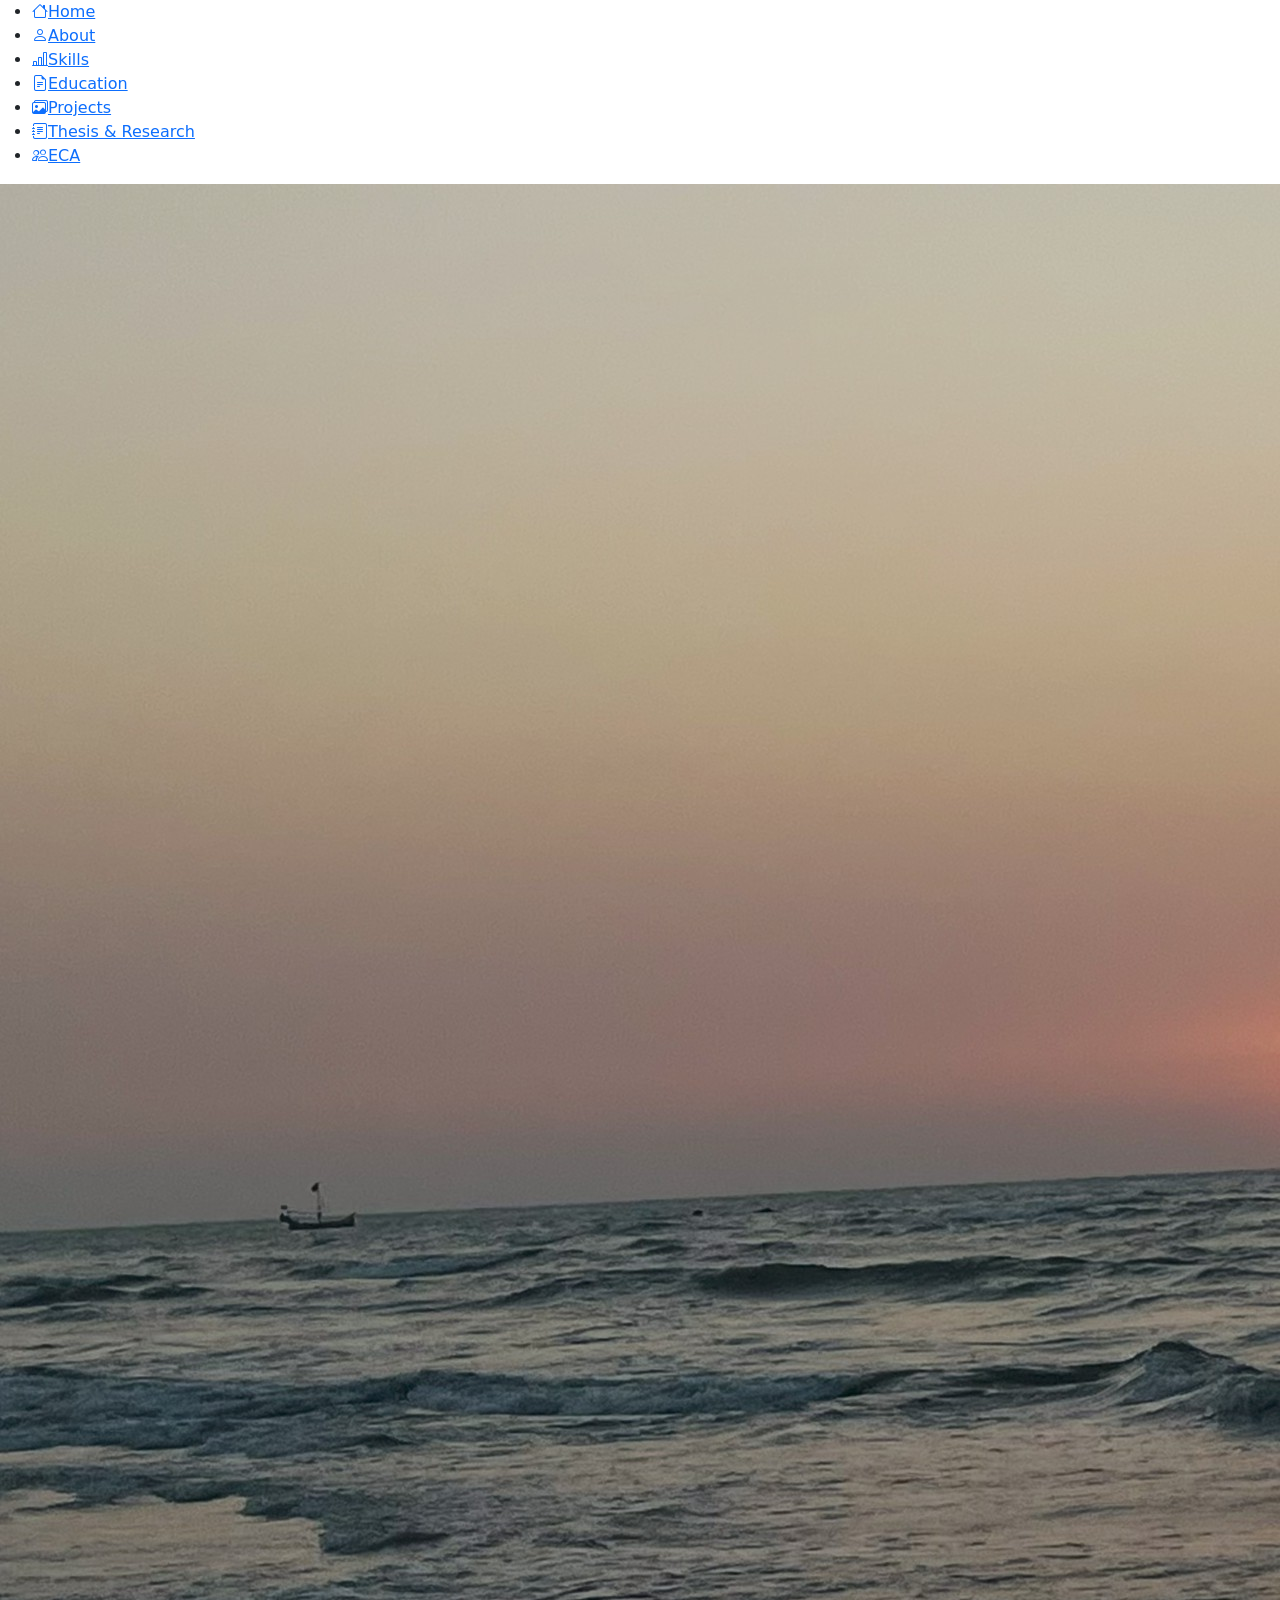
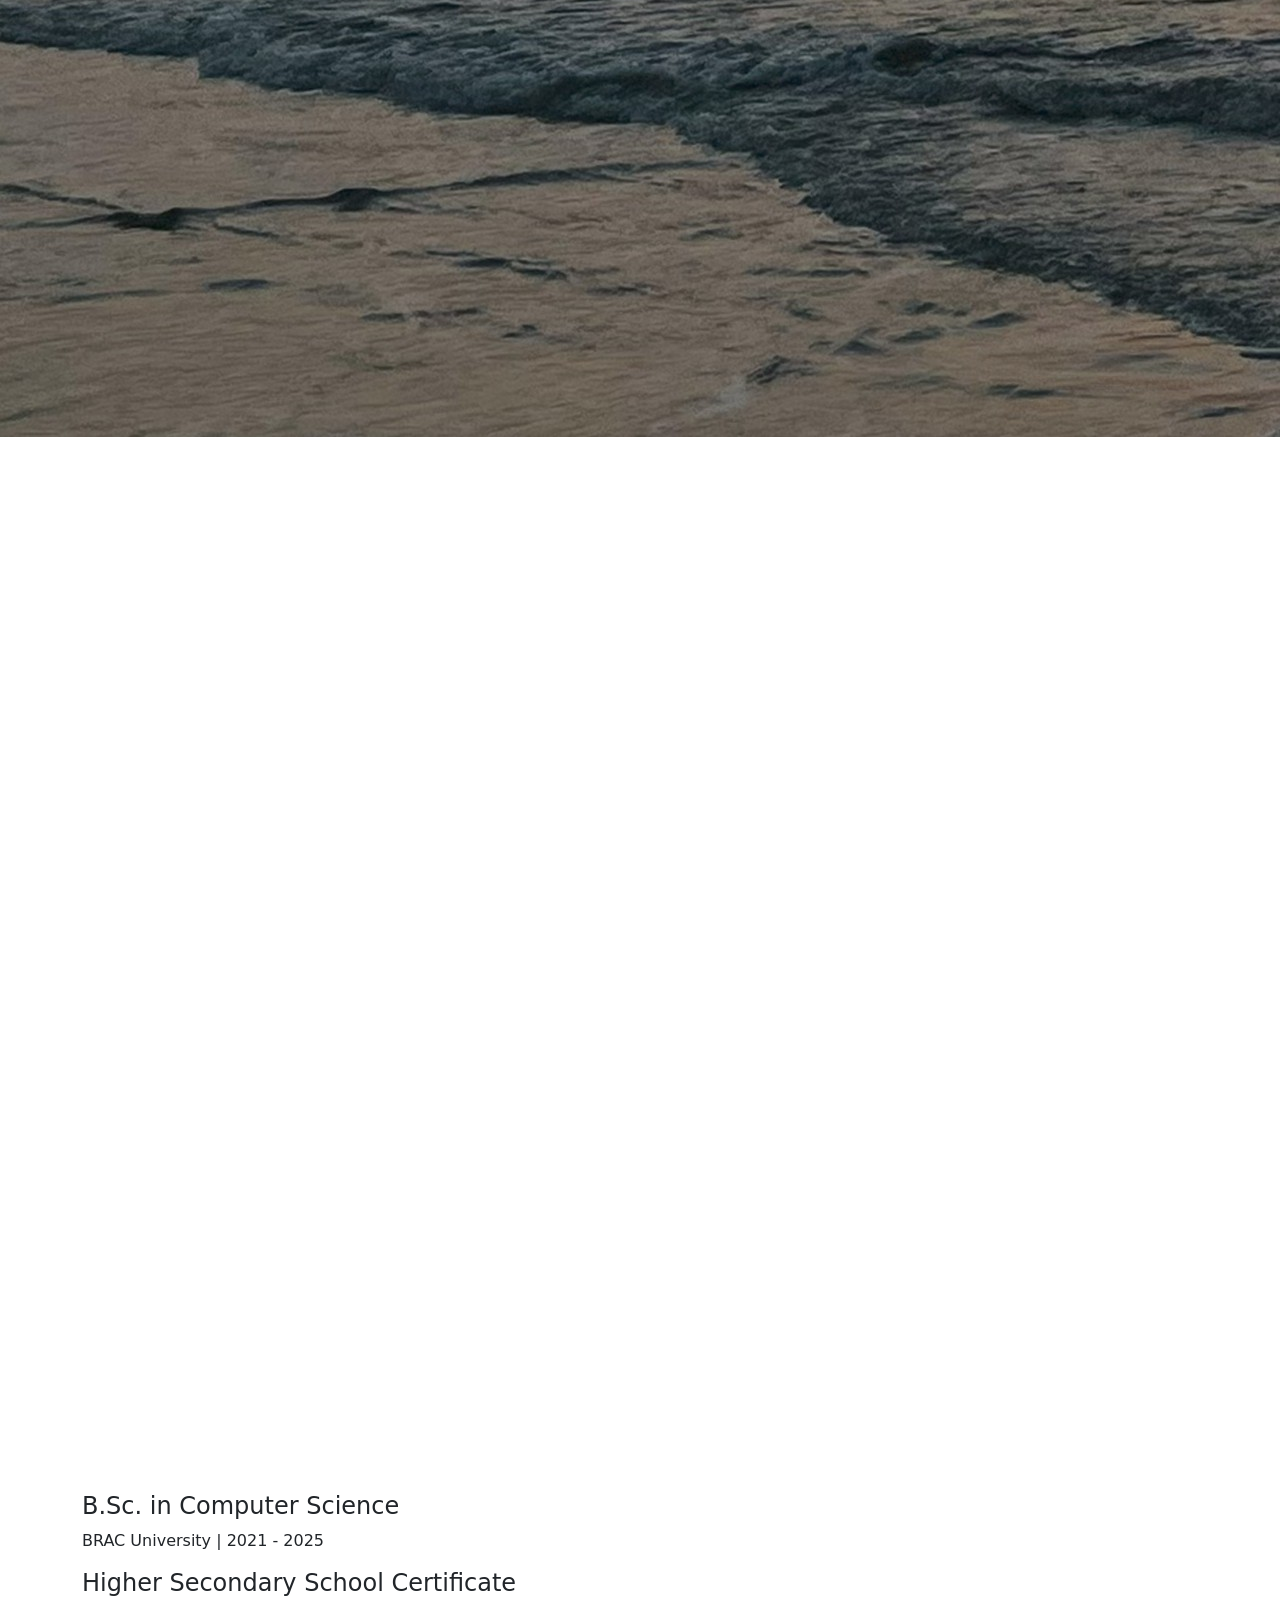
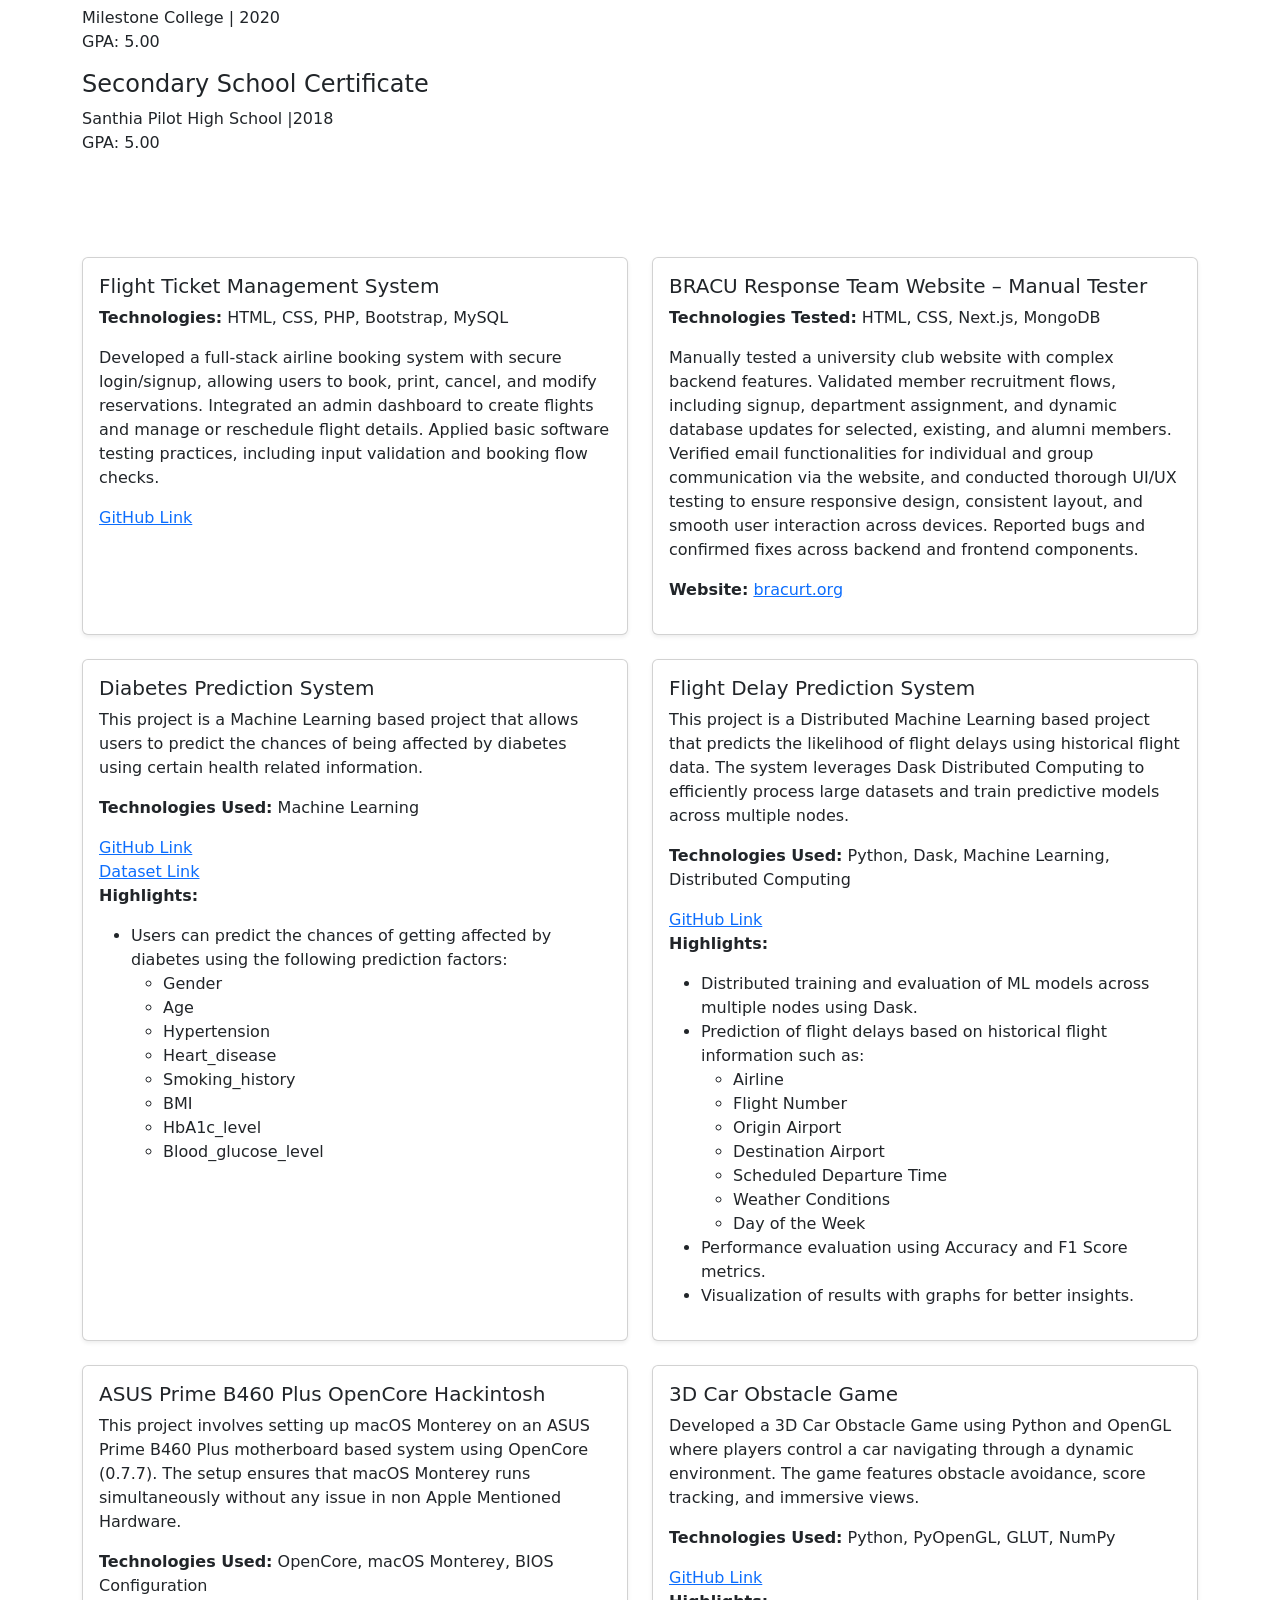
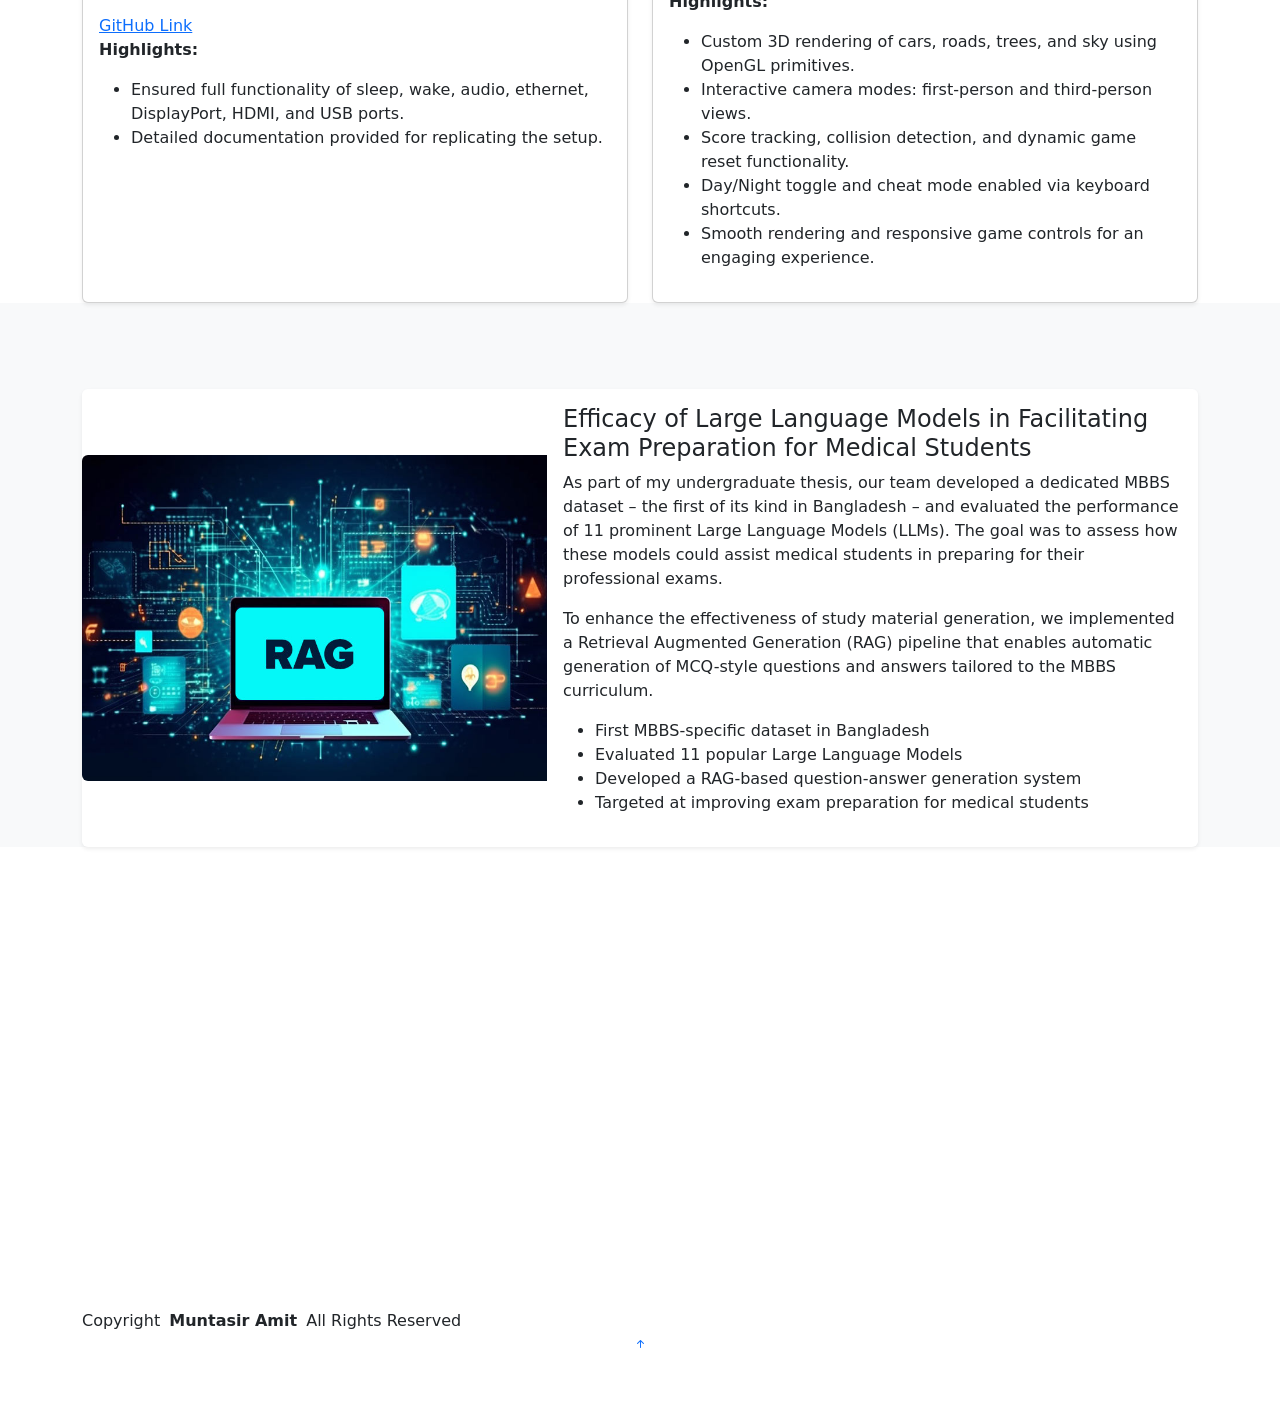
==== commit 5abb4655: "Info Updated" ====
--- a/index.html
+++ b/index.html
@@ -59,7 +59,7 @@
         <div class="row justify-content-center">
           <div class="col-lg-9">
             <h2>Md Muntasir Mahmud Amit</h2>
-            <p>I am <span class="typed" data-typed-items="CS Student,Data Science Enthusiast, SQA Engineer, Python Developer">Designer</span><span class="typed-cursor typed-cursor--blink" aria-hidden="true"></span></p>
+            <p>I am <span class="typed" data-typed-items="SQA Engineer,CS Graduate ,Data Science Enthusiast, Python Developer">Designer</span><span class="typed-cursor typed-cursor--blink" aria-hidden="true"></span></p>
             <div class="social-links">
               <a href="https://www.linkedin.com/in/muntasiramit/"><i class="bi bi-linkedin"></i></a>
               <a href="https://github.com/mma1166"><i class="bi bi-github"></i></a>
@@ -76,10 +76,10 @@
 <section id="about" class="about section">
   <!-- Section Title -->
   <div class="container section-title" data-aos="fade-up" style="text-align: justify;">
-    <h2>About Me</h2>
-    <p>I am a final-year Computer Science student at BRAC University with a growing passion for Software Quality Assurance, Data Science and Artificial Intelligence. Currently advancing my skills in data analysis and machine learning, I recently completed a thesis focused on the efficacy of Large Language Models (LLMs) in aiding exam preparation for medical students—one of the first of its kind in Bangladesh.</p>
-    <p>Alongside my academic research, I have strong practical experience in Software Quality Assurance (SQA), particularly in manual testing and I am progressively building expertise in test automation using tools like Selenium. I am proficient in Python, comfortable with tools such as Jira, and deeply interested in exploring real-world applications across SQA, data science, and AI-driven technologies.</p>
-    <p>I am open to opportunities where I can contribute and grow in the fields of Software Quality Assurance, Data Science, or Machine Learning.</p>
+   <h2>About Me</h2>
+    <p>I am a Computer Science graduate from BRAC University and currently work as an SQA Intern at Dhaka Nation. I’m passionate about Software Quality Assurance, Data Science, and Artificial Intelligence. I am advancing my skills in data analysis and machine learning and recently completed a thesis on the efficacy of Large Language Models (LLMs) in Facilitating exam preparation for medical students—one of the first studies of its kind in Bangladesh.</p>
+    <p>Alongside my research, I have hands on experience in Software Quality Assurance, particularly in manual testing, and I am building expertise in test automation using Selenium. I am proficient in Python, comfortable with tools such as Jira, and eager to apply my skills to real-world problems across SQA, data science, and AI-driven technologies.</p>
+    <p>I am open to opportunities where I can contribute and grow in Software Quality Assurance, Data Science, or Machine Learning.</p>
   </div><!-- End Section Title -->
 
       <div class="container" data-aos="fade-up" data-aos-delay="100">
@@ -220,7 +220,7 @@
         <h2>Education</h2>
       </div><!-- End Section Title -->
 
-      <div class="container"><div class='education'><h4>B.Sc. in Computer Science</h4><p>BRAC University | 2021 - Present<br>Expected Graduation: Sept 2025</p></div><div class='education'><h4>Higher Secondary School Certificate</h4><p>Milestone College | 2020<br>GPA: 5.00</p></div><div class='education'><h4>Secondary School Certificate</h4><p>Santhia Pilot High School |2018<br>GPA: 5.00</p></div></div>
+      <div class="container"><div class='education'><h4>B.Sc. in Computer Science</h4><p>BRAC University | 2021 - 2025<br></p></div><div class='education'><h4>Higher Secondary School Certificate</h4><p>Milestone College | 2020<br>GPA: 5.00</p></div><div class='education'><h4>Secondary School Certificate</h4><p>Santhia Pilot High School |2018<br>GPA: 5.00</p></div></div>
 
     </section><!-- /Resume Section -->
 
@@ -236,94 +236,123 @@
   </div><!-- End Section Title -->
 
   <div class="container">
-    <div class="row row-cols-1 row-cols-md-2 g-4">
-
-      <div class="col">
-        <div class="card h-100 shadow-sm">
-          <div class="card-body">
-            <h5 class="card-title">Flight Ticket Management System</h5>
-            <p><strong>Technologies:</strong> HTML, CSS, PHP, Bootstrap, MySQL</p>
-            <p>Developed a full-stack airline booking system with secure login/signup, allowing users to book, print, cancel, and modify reservations. Integrated an admin dashboard to create flights and manage or reschedule flight details. Applied basic software testing practices, including input validation and booking flow checks.</p>
-            <a href="https://github.com/mma1166/Flight-Management-Project" target="_blank">GitHub Link</a>
-          </div>
-        </div>
-      </div>
-
-      <div class="col">
-        <div class="card h-100 shadow-sm">
-          <div class="card-body">
-            <h5 class="card-title">BRACU Response Team Website – Manual Tester</h5>
-            <p><strong>Technologies Tested:</strong> HTML, CSS, Next.js, MongoDB</p>
-            <p>Manually tested a university club website with complex backend features. Validated member recruitment flows, including signup, department assignment, and dynamic database updates for selected, existing, and alumni members. Verified email functionalities for individual and group communication via the website, and conducted thorough UI/UX testing to ensure responsive design, consistent layout, and smooth user interaction across devices. Reported bugs and confirmed fixes across backend and frontend components.</p>
-            <p><strong>Website:</strong> <a href="https://bracurt.org/" target="_blank">bracurt.org</a></p>
-          </div>
-        </div>
-      </div>
-
-      <div class="col">
-        <div class="card h-100 shadow-sm">
-          <div class="card-body">
-            <h5 class="card-title">Diabetes Prediction System</h5>
-            <p>This project is a Machine Learning based project that allows users to predict the chances of being affected by diabetes using certain health related information.</p>
-            <p><strong>Technologies Used:</strong> Machine Learning</p>
-            <a href="https://github.com/mma1166/Diabetes-Prediction-System-Using-Machine-Learning" target="_blank">GitHub Link</a><br>
-            <a href="https://www.kaggle.com/datasets/iammustafatz/diabetes-prediction-dataset?select=diabetes_prediction_dataset.csv">Dataset Link</a>
-            <p><strong>Highlights:</strong></p>
-            <ul>
-              <li>Users can predict the chances of getting affected by diabetes using the following prediction factors:
-                <ul>
-                  <li>Gender</li>
-                  <li>Age</li>
-                  <li>Hypertension</li>
-                  <li>Heart_disease</li>
-                  <li>Smoking_history</li>
-                  <li>BMI</li>
-                  <li>HbA1c_level</li>
-                  <li>Blood_glucose_level</li>
-                </ul>
-              </li>
-            </ul>
-          </div>
-        </div>
-      </div>
-
-      <div class="col">
-        <div class="card h-100 shadow-sm">
-          <div class="card-body">
-            <h5 class="card-title">ASUS Prime B460 Plus OpenCore Hackintosh</h5>
-            <p>This project involves setting up macOS Monterey on an ASUS Prime B460 Plus motherboard based system using OpenCore (0.7.7). The setup ensures that macOS Monterey runs simultaneously without any issue in non Apple Mentioned Hardware.</p>
-            <p><strong>Technologies Used:</strong> OpenCore, macOS Monterey, BIOS Configuration</p>
-            <a href="https://github.com/mma1166/ASUS-Prime-B460-Plus-OpenCore-Hackintosh" target="_blank">GitHub Link</a>
-            <p><strong>Highlights:</strong></p>
-            <ul>
-              <li>Ensured full functionality of sleep, wake, audio, ethernet, DisplayPort, HDMI, and USB ports.</li>
-              <li>Detailed documentation provided for replicating the setup.</li>
-            </ul>
-          </div>
-        </div>
-      </div>
-
-    </div>
-    <div class="col">
-  <div class="card h-100 shadow-sm">
-    <div class="card-body">
-      <h5 class="card-title">3D Car Obstacle Game</h5>
-      <p>Developed a 3D Car Obstacle Game using Python and OpenGL where players control a car navigating through a dynamic environment. The game features obstacle avoidance, score tracking, and immersive views.</p>
-      <p><strong>Technologies Used:</strong> Python, PyOpenGL, GLUT, NumPy</p>
-      <a href="https://github.com/mma1166/3D-Car-Obstacle-Game" target="_blank">GitHub Link</a>
-      <p><strong>Highlights:</strong></p>
-      <ul>
-        <li>Custom 3D rendering of cars, roads, trees, and sky using OpenGL primitives.</li>
-        <li>Interactive camera modes: first-person and third-person views.</li>
-        <li>Score tracking, collision detection, and dynamic game reset functionality.</li>
-        <li>Day/Night toggle and cheat mode enabled via keyboard shortcuts.</li>
-        <li>Smooth rendering and responsive game controls for an engaging experience.</li>
-      </ul>
-    </div>
+  <div class="row row-cols-1 row-cols-md-2 g-4">
+
+    <div class="col">
+      <div class="card h-100 shadow-sm">
+        <div class="card-body">
+          <h5 class="card-title">Flight Ticket Management System</h5>
+          <p><strong>Technologies:</strong> HTML, CSS, PHP, Bootstrap, MySQL</p>
+          <p>Developed a full-stack airline booking system with secure login/signup, allowing users to book, print, cancel, and modify reservations. Integrated an admin dashboard to create flights and manage or reschedule flight details. Applied basic software testing practices, including input validation and booking flow checks.</p>
+          <a href="https://github.com/mma1166/Flight-Management-Project" target="_blank">GitHub Link</a>
+        </div>
+      </div>
+    </div>
+
+    <div class="col">
+      <div class="card h-100 shadow-sm">
+        <div class="card-body">
+          <h5 class="card-title">BRACU Response Team Website – Manual Tester</h5>
+          <p><strong>Technologies Tested:</strong> HTML, CSS, Next.js, MongoDB</p>
+          <p>Manually tested a university club website with complex backend features. Validated member recruitment flows, including signup, department assignment, and dynamic database updates for selected, existing, and alumni members. Verified email functionalities for individual and group communication via the website, and conducted thorough UI/UX testing to ensure responsive design, consistent layout, and smooth user interaction across devices. Reported bugs and confirmed fixes across backend and frontend components.</p>
+          <p><strong>Website:</strong> <a href="https://bracurt.org/" target="_blank">bracurt.org</a></p>
+        </div>
+      </div>
+    </div>
+
+    <div class="col">
+      <div class="card h-100 shadow-sm">
+        <div class="card-body">
+          <h5 class="card-title">Diabetes Prediction System</h5>
+          <p>This project is a Machine Learning based project that allows users to predict the chances of being affected by diabetes using certain health related information.</p>
+          <p><strong>Technologies Used:</strong> Machine Learning</p>
+          <a href="https://github.com/mma1166/Diabetes-Prediction-System-Using-Machine-Learning" target="_blank">GitHub Link</a><br>
+          <a href="https://www.kaggle.com/datasets/iammustafatz/diabetes-prediction-dataset?select=diabetes_prediction_dataset.csv">Dataset Link</a>
+          <p><strong>Highlights:</strong></p>
+          <ul>
+            <li>Users can predict the chances of getting affected by diabetes using the following prediction factors:
+              <ul>
+                <li>Gender</li>
+                <li>Age</li>
+                <li>Hypertension</li>
+                <li>Heart_disease</li>
+                <li>Smoking_history</li>
+                <li>BMI</li>
+                <li>HbA1c_level</li>
+                <li>Blood_glucose_level</li>
+              </ul>
+            </li>
+          </ul>
+        </div>
+      </div>
+    </div>
+
+    <div class="col">
+      <div class="card h-100 shadow-sm">
+        <div class="card-body">
+          <h5 class="card-title">Flight Delay Prediction System</h5>
+          <p>This project is a Distributed Machine Learning based project that predicts the likelihood of flight delays using historical flight data. The system leverages Dask Distributed Computing to efficiently process large datasets and train predictive models across multiple nodes.</p>
+          <p><strong>Technologies Used:</strong> Python, Dask, Machine Learning, Distributed Computing</p>
+          <a href="https://github.com/mma1166/Flight-Delay-Prediction-System-Using-Dask-Distributed-Computing-" target="_blank">GitHub Link</a><br>
+          <p><strong>Highlights:</strong></p>
+          <ul>
+            <li>Distributed training and evaluation of ML models across multiple nodes using Dask.</li>
+            <li>Prediction of flight delays based on historical flight information such as:
+              <ul>
+                <li>Airline</li>
+                <li>Flight Number</li>
+                <li>Origin Airport</li>
+                <li>Destination Airport</li>
+                <li>Scheduled Departure Time</li>
+                <li>Weather Conditions</li>
+                <li>Day of the Week</li>
+              </ul>
+            </li>
+            <li>Performance evaluation using Accuracy and F1 Score metrics.</li>
+            <li>Visualization of results with graphs for better insights.</li>
+          </ul>
+        </div>
+      </div>
+    </div>
+
+    <div class="col">
+      <div class="card h-100 shadow-sm">
+        <div class="card-body">
+          <h5 class="card-title">ASUS Prime B460 Plus OpenCore Hackintosh</h5>
+          <p>This project involves setting up macOS Monterey on an ASUS Prime B460 Plus motherboard based system using OpenCore (0.7.7). The setup ensures that macOS Monterey runs simultaneously without any issue in non Apple Mentioned Hardware.</p>
+          <p><strong>Technologies Used:</strong> OpenCore, macOS Monterey, BIOS Configuration</p>
+          <a href="https://github.com/mma1166/ASUS-Prime-B460-Plus-OpenCore-Hackintosh" target="_blank">GitHub Link</a>
+          <p><strong>Highlights:</strong></p>
+          <ul>
+            <li>Ensured full functionality of sleep, wake, audio, ethernet, DisplayPort, HDMI, and USB ports.</li>
+            <li>Detailed documentation provided for replicating the setup.</li>
+          </ul>
+        </div>
+      </div>
+    </div>
+
+    <div class="col">
+      <div class="card h-100 shadow-sm">
+        <div class="card-body">
+          <h5 class="card-title">3D Car Obstacle Game</h5>
+          <p>Developed a 3D Car Obstacle Game using Python and OpenGL where players control a car navigating through a dynamic environment. The game features obstacle avoidance, score tracking, and immersive views.</p>
+          <p><strong>Technologies Used:</strong> Python, PyOpenGL, GLUT, NumPy</p>
+          <a href="https://github.com/mma1166/3D-Car-Obstacle-Game" target="_blank">GitHub Link</a>
+          <p><strong>Highlights:</strong></p>
+          <ul>
+            <li>Custom 3D rendering of cars, roads, trees, and sky using OpenGL primitives.</li>
+            <li>Interactive camera modes: first-person and third-person views.</li>
+            <li>Score tracking, collision detection, and dynamic game reset functionality.</li>
+            <li>Day/Night toggle and cheat mode enabled via keyboard shortcuts.</li>
+            <li>Smooth rendering and responsive game controls for an engaging experience.</li>
+          </ul>
+        </div>
+      </div>
+    </div>
+
   </div>
 </div>
 
-  </div>
 </section><!-- /projects Section -->
 <section id="thesis" class="thesis section bg-light">
   <div class="container section-title" data-aos="fade-up">
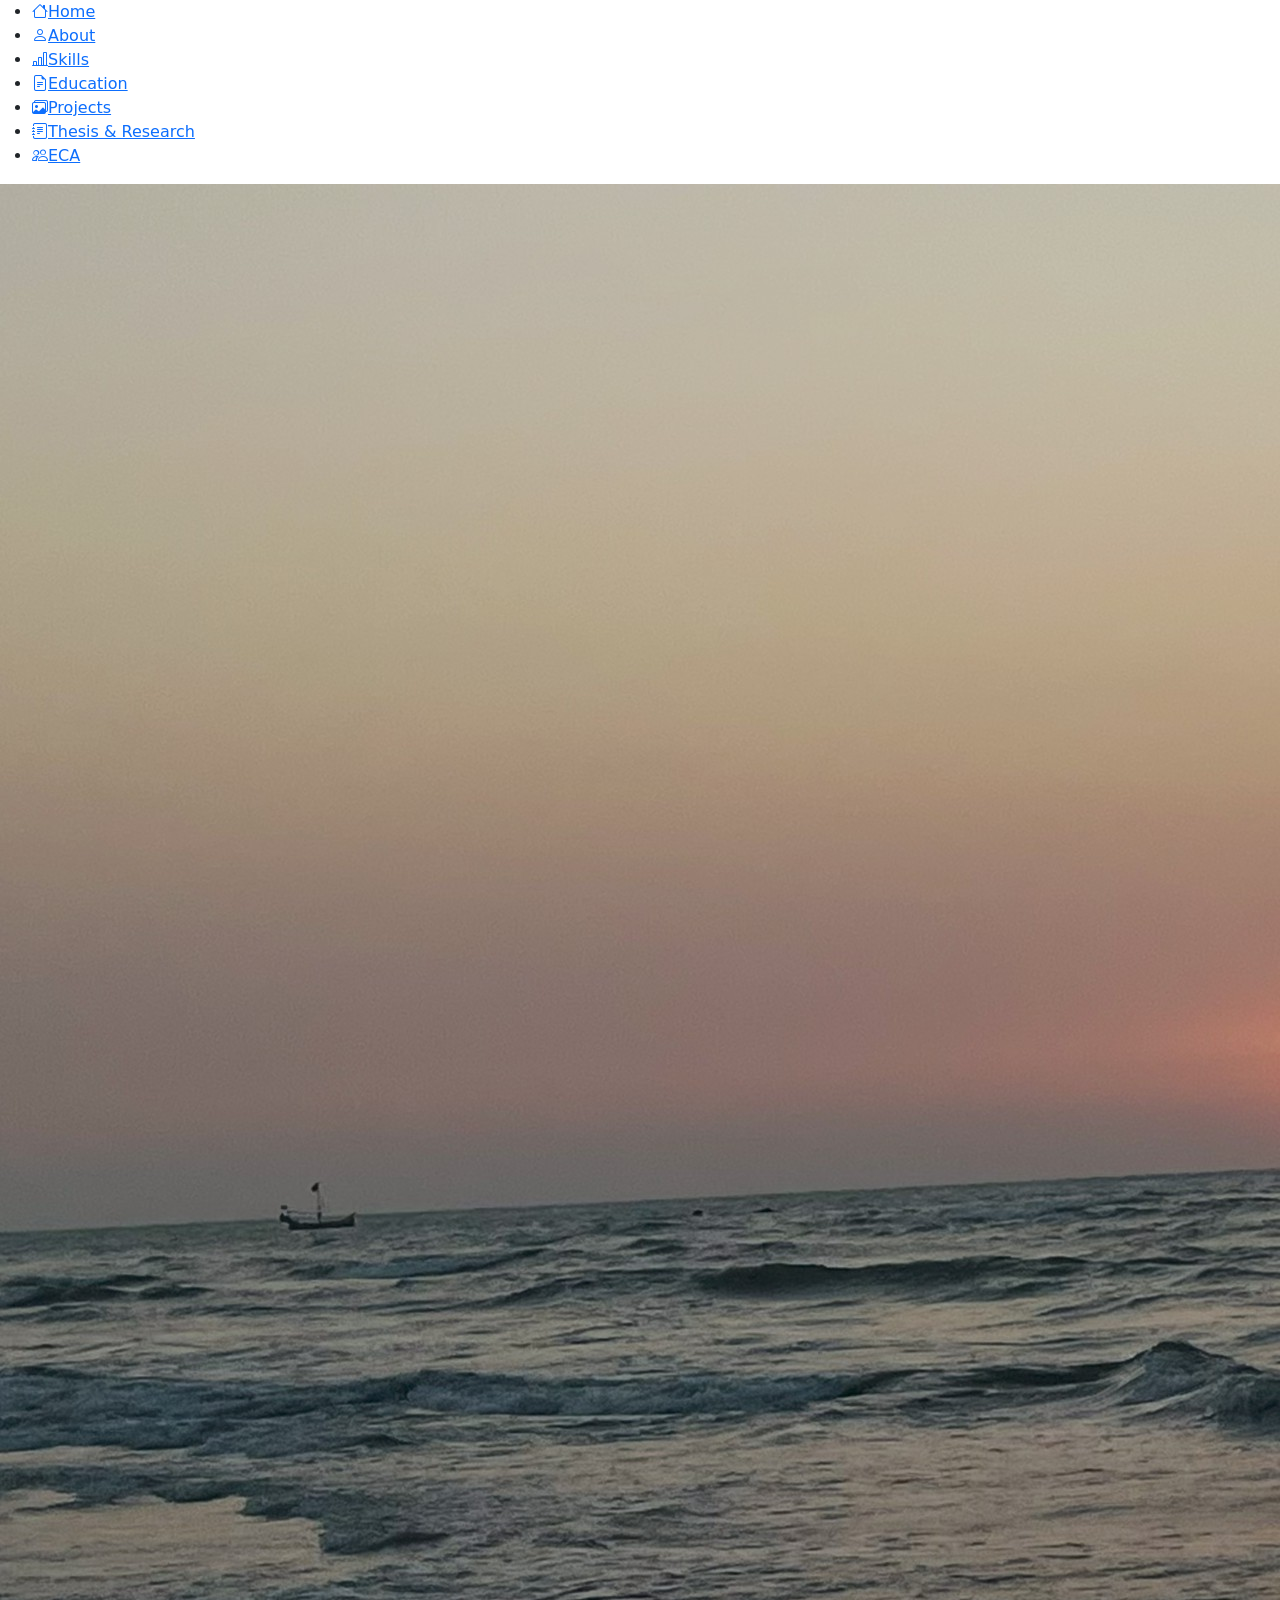
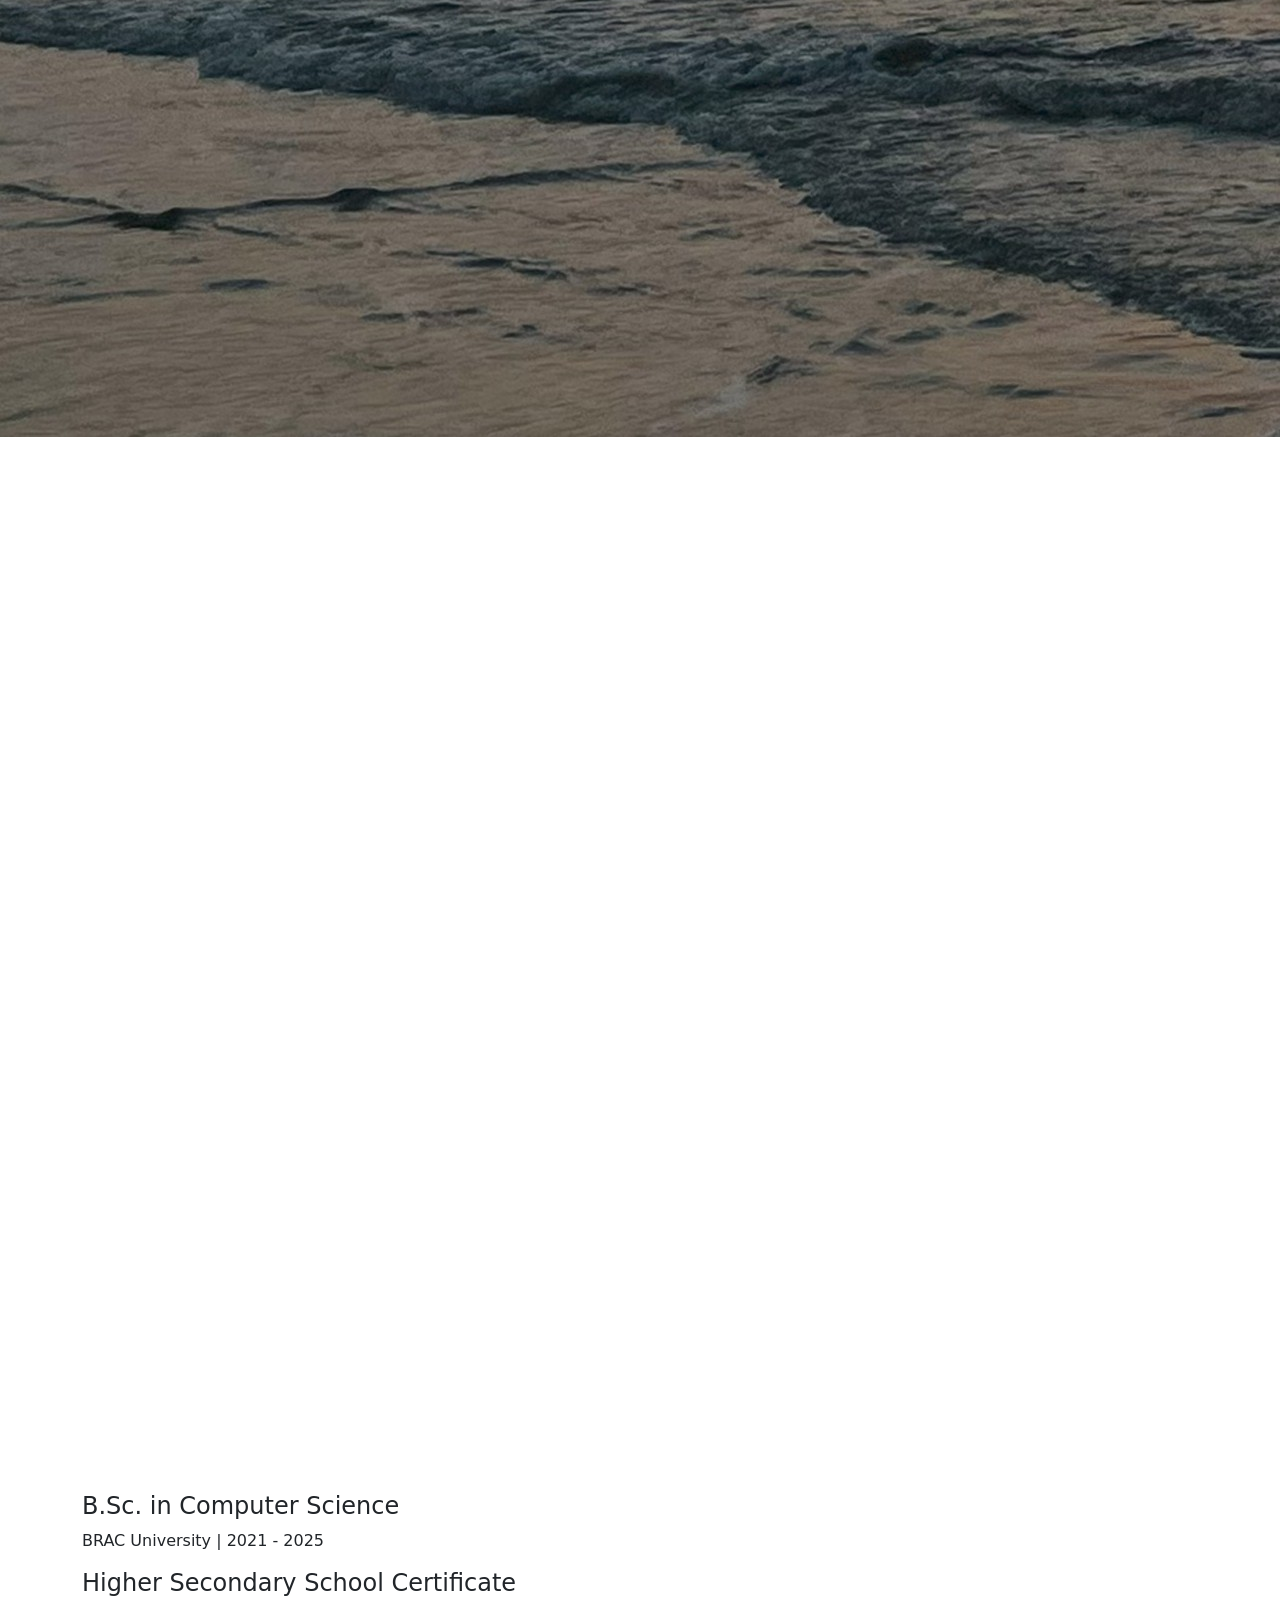
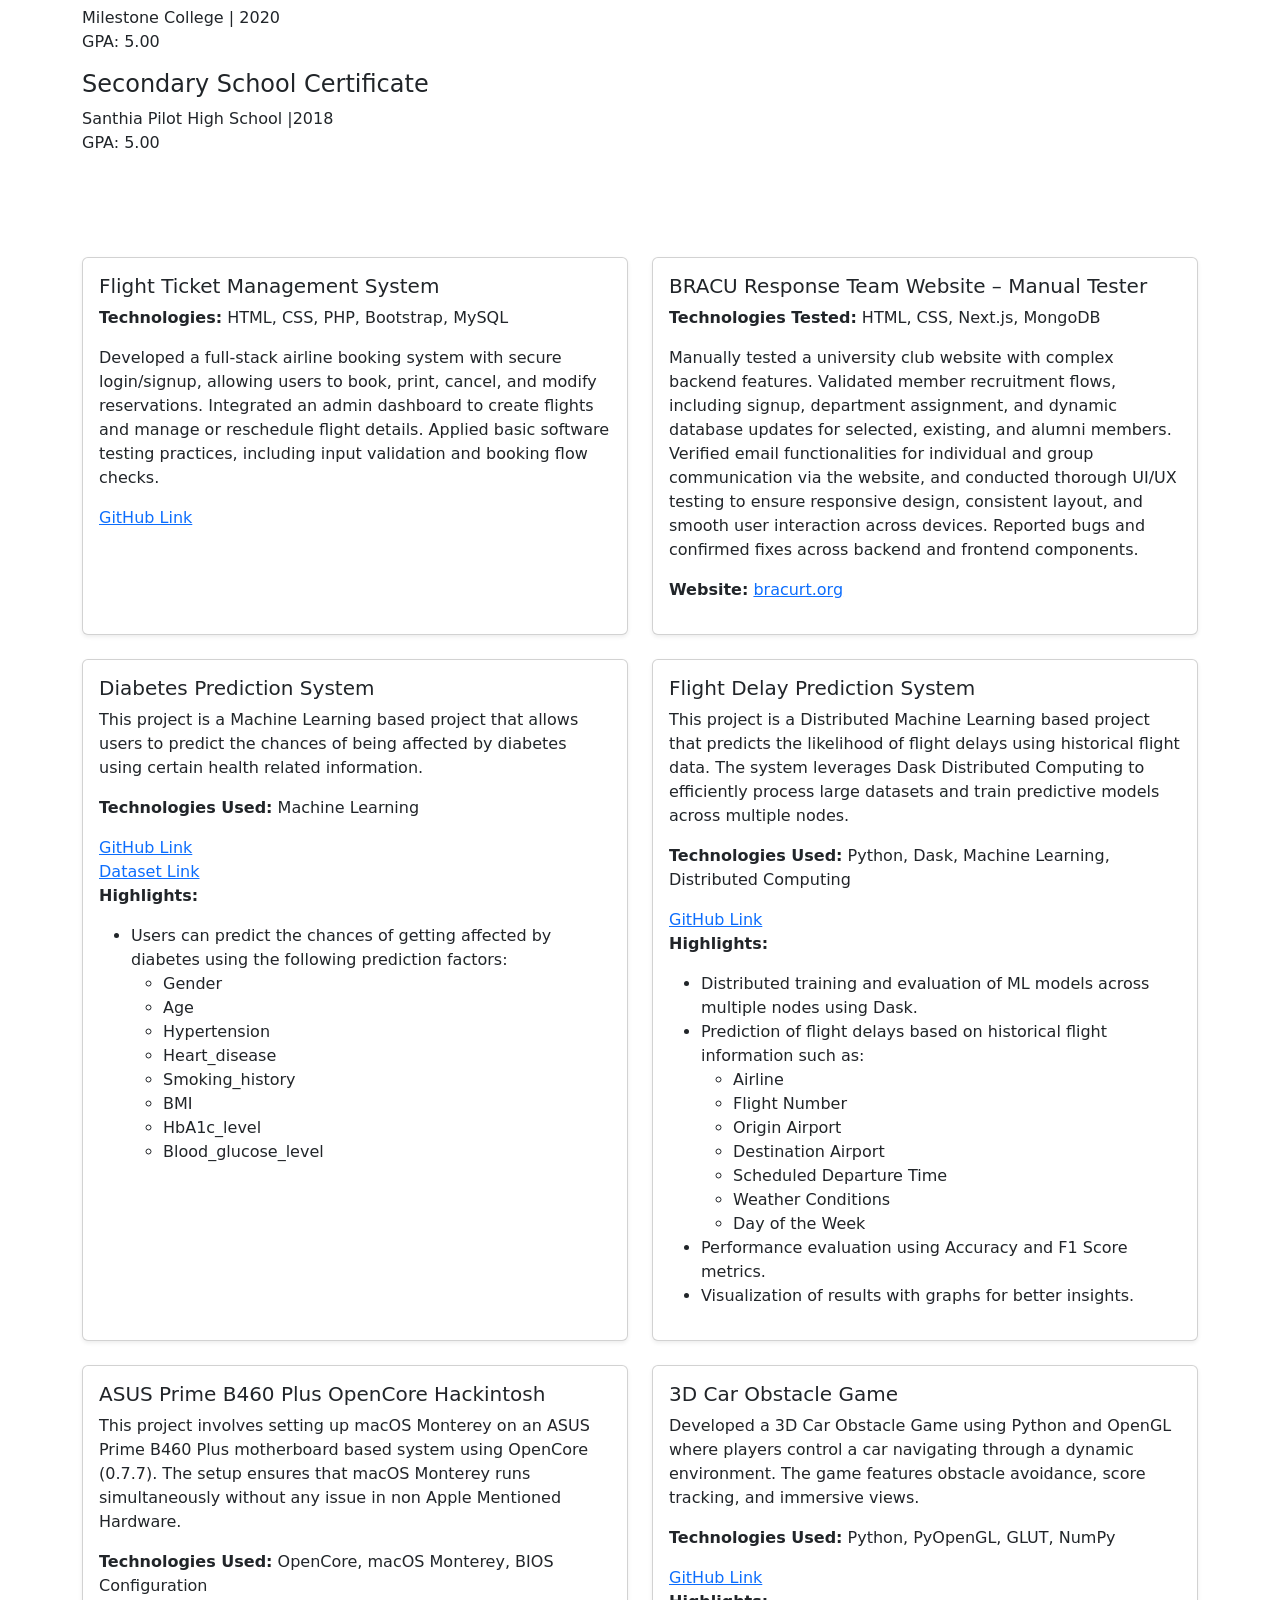
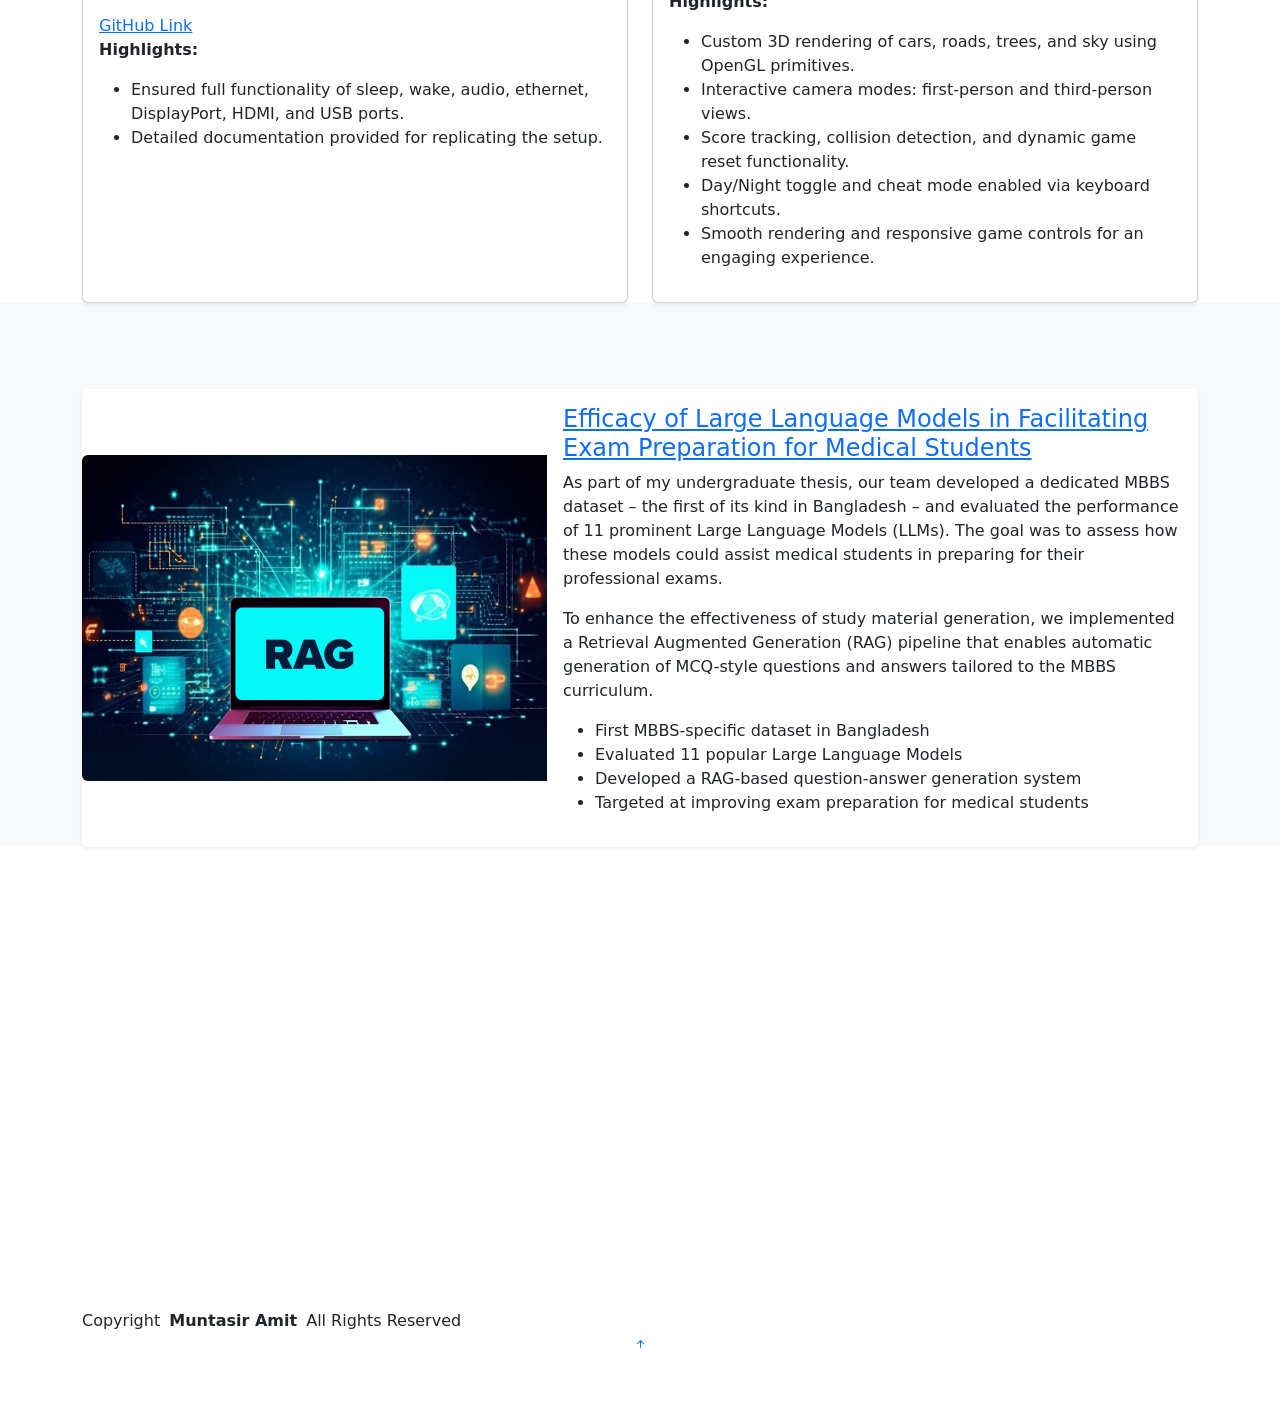
==== commit f07bb824: "Thesis Link Added" ====
--- a/index.html
+++ b/index.html
@@ -368,7 +368,7 @@
         </div>
         <div class="col-md-7">
           <div class="card-body">
-            <h4 class="card-title">Efficacy of Large Language Models in Facilitating Exam Preparation for Medical Students</h4>
+            <h4 class="card-title"><a href="https://dspace.bracu.ac.bd/xmlui/handle/10361/26705" target="_blank">Efficacy of Large Language Models in Facilitating Exam Preparation for Medical Students</a></h4>
             <p class="card-text">As part of my undergraduate thesis, our team developed a dedicated MBBS dataset – the first of its kind in Bangladesh – and evaluated the performance of 11 prominent Large Language Models (LLMs). The goal was to assess how these models could assist medical students in preparing for their professional exams.</p>
             <p class="card-text">To enhance the effectiveness of study material generation, we implemented a Retrieval Augmented Generation (RAG) pipeline that enables automatic generation of MCQ-style questions and answers tailored to the MBBS curriculum.</p>
             <ul>
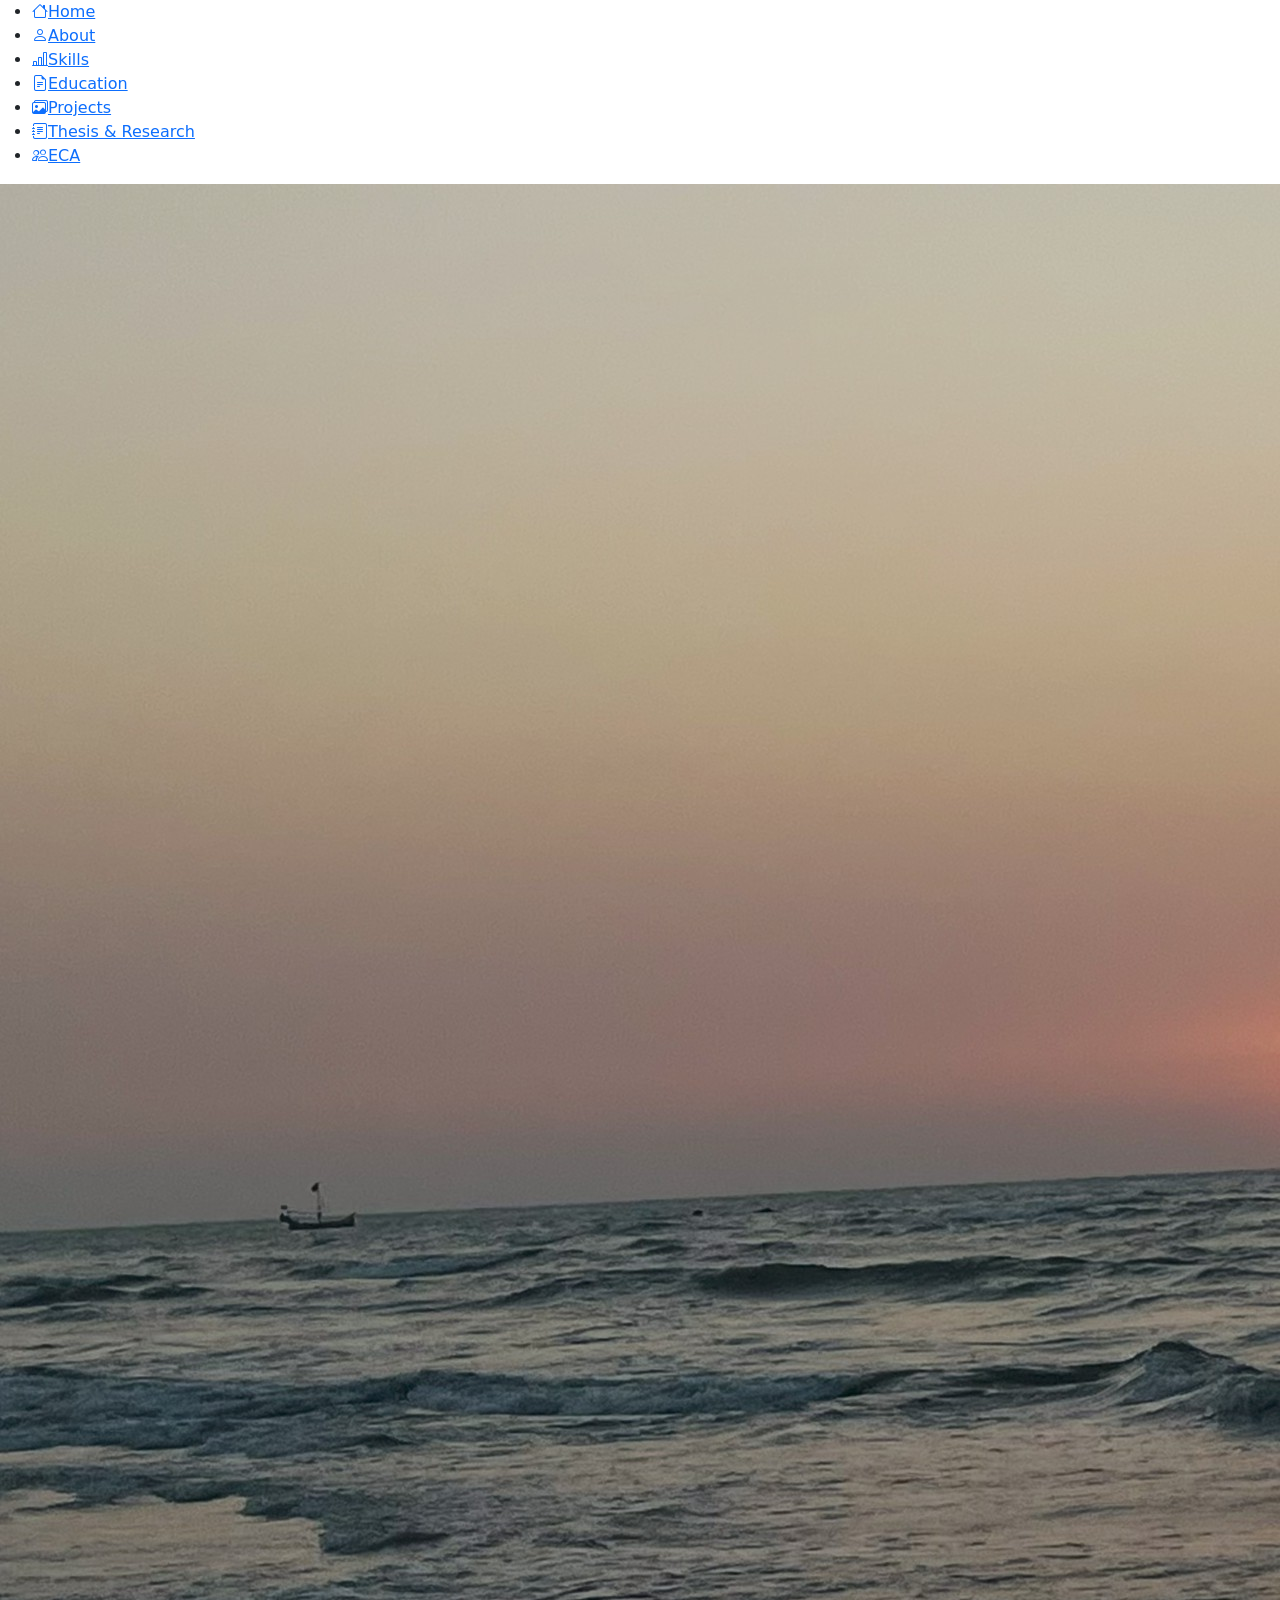
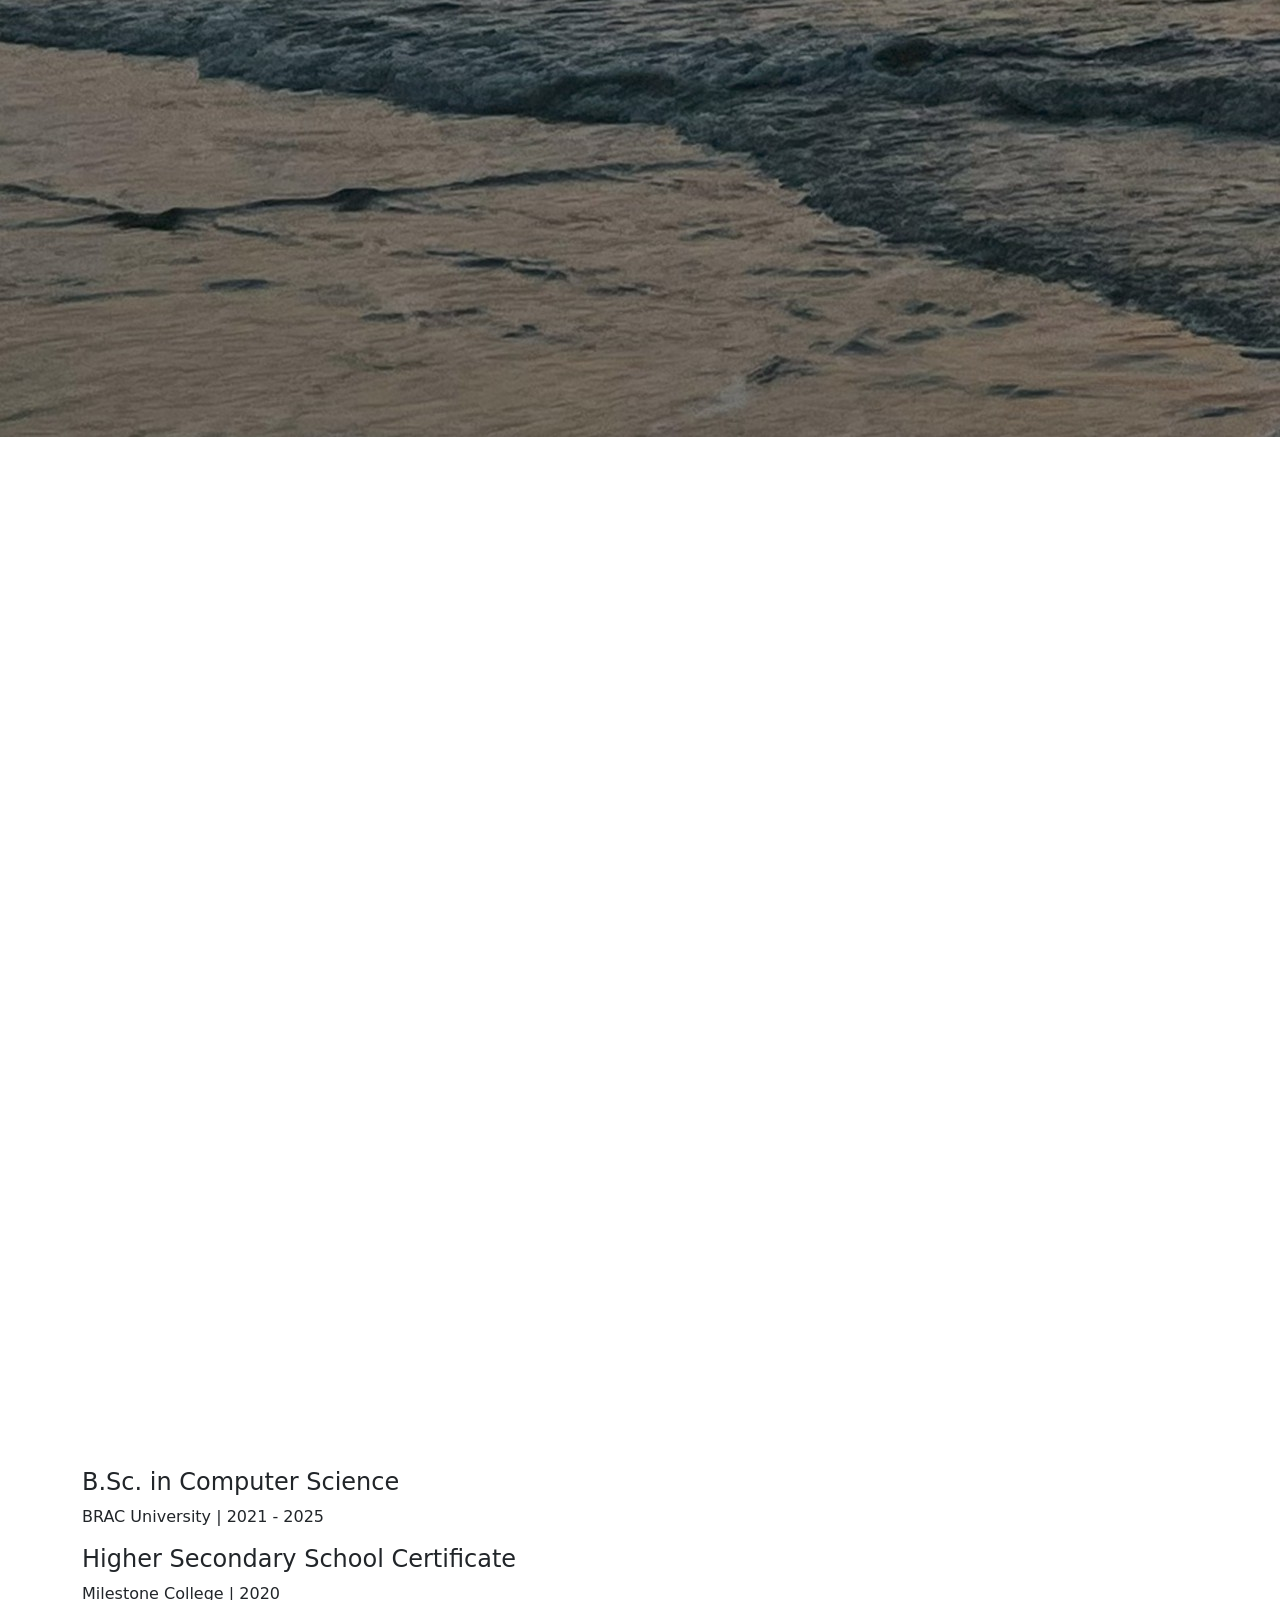
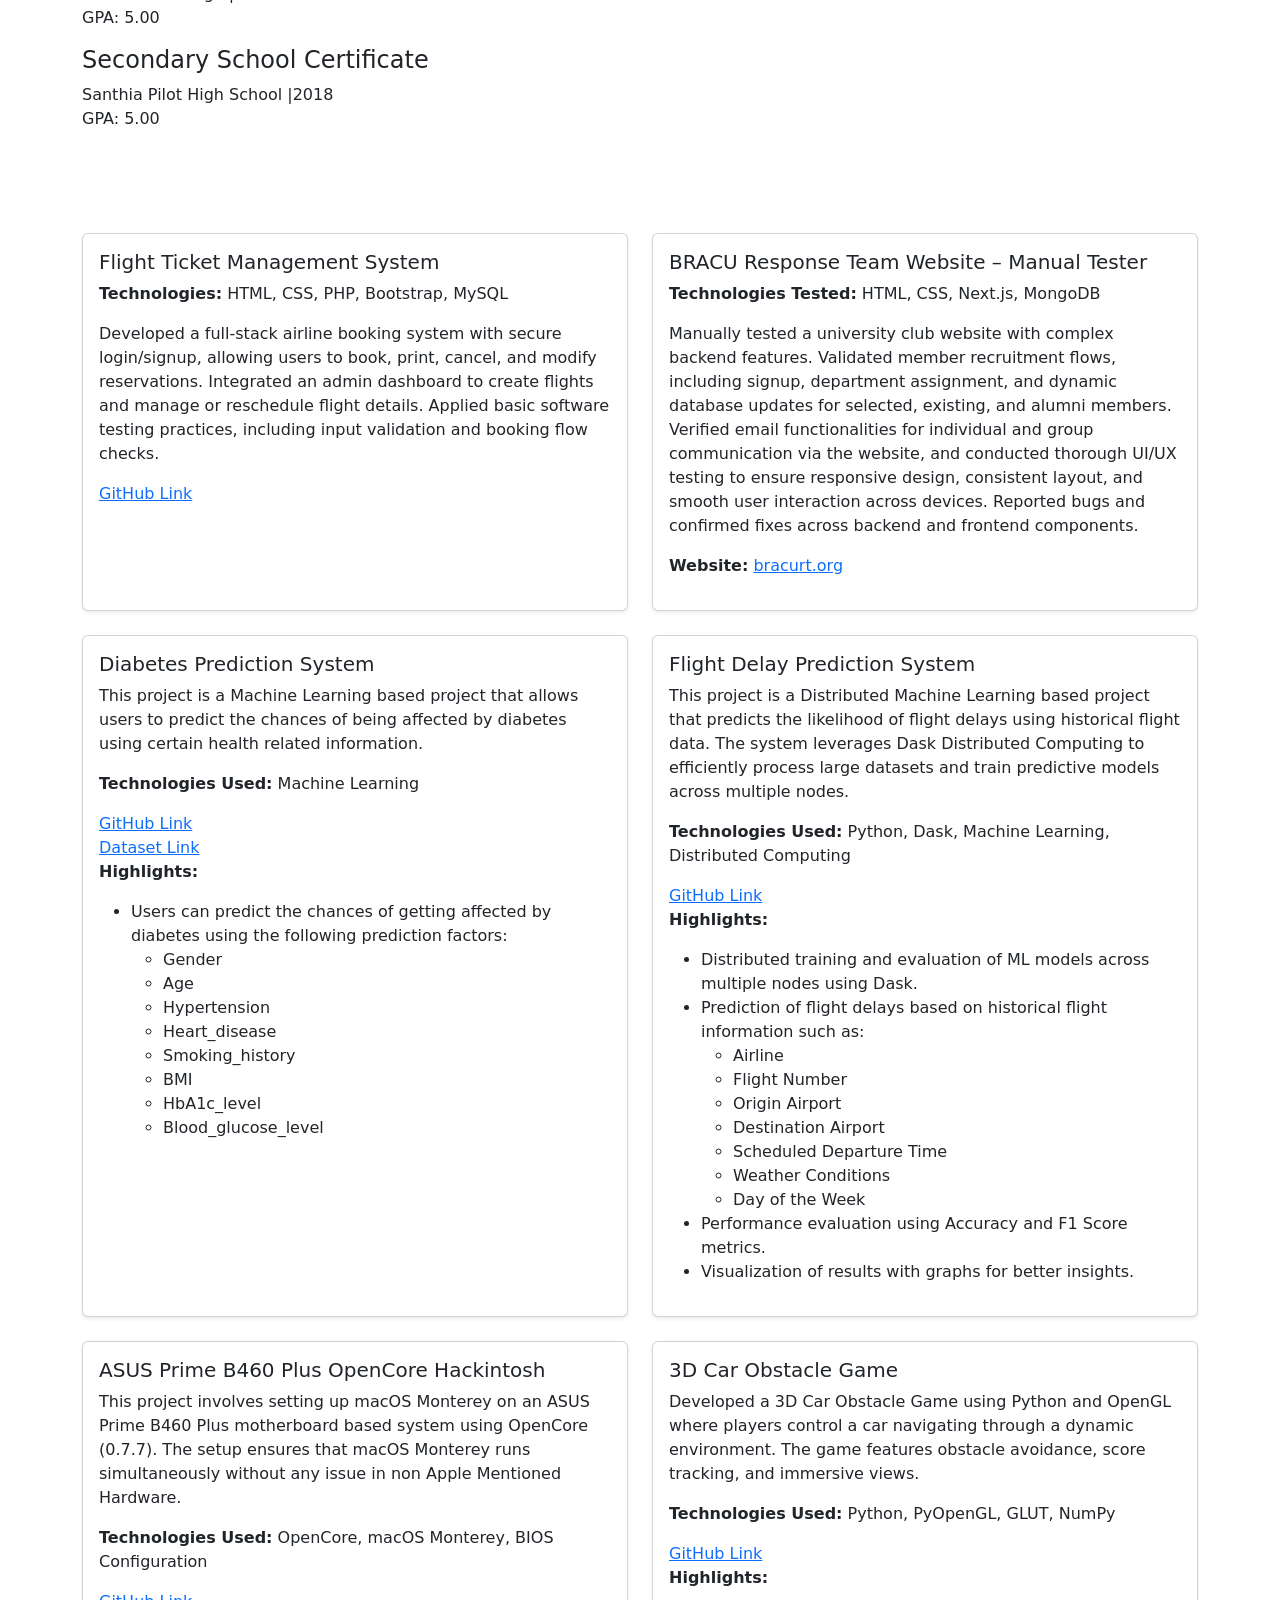
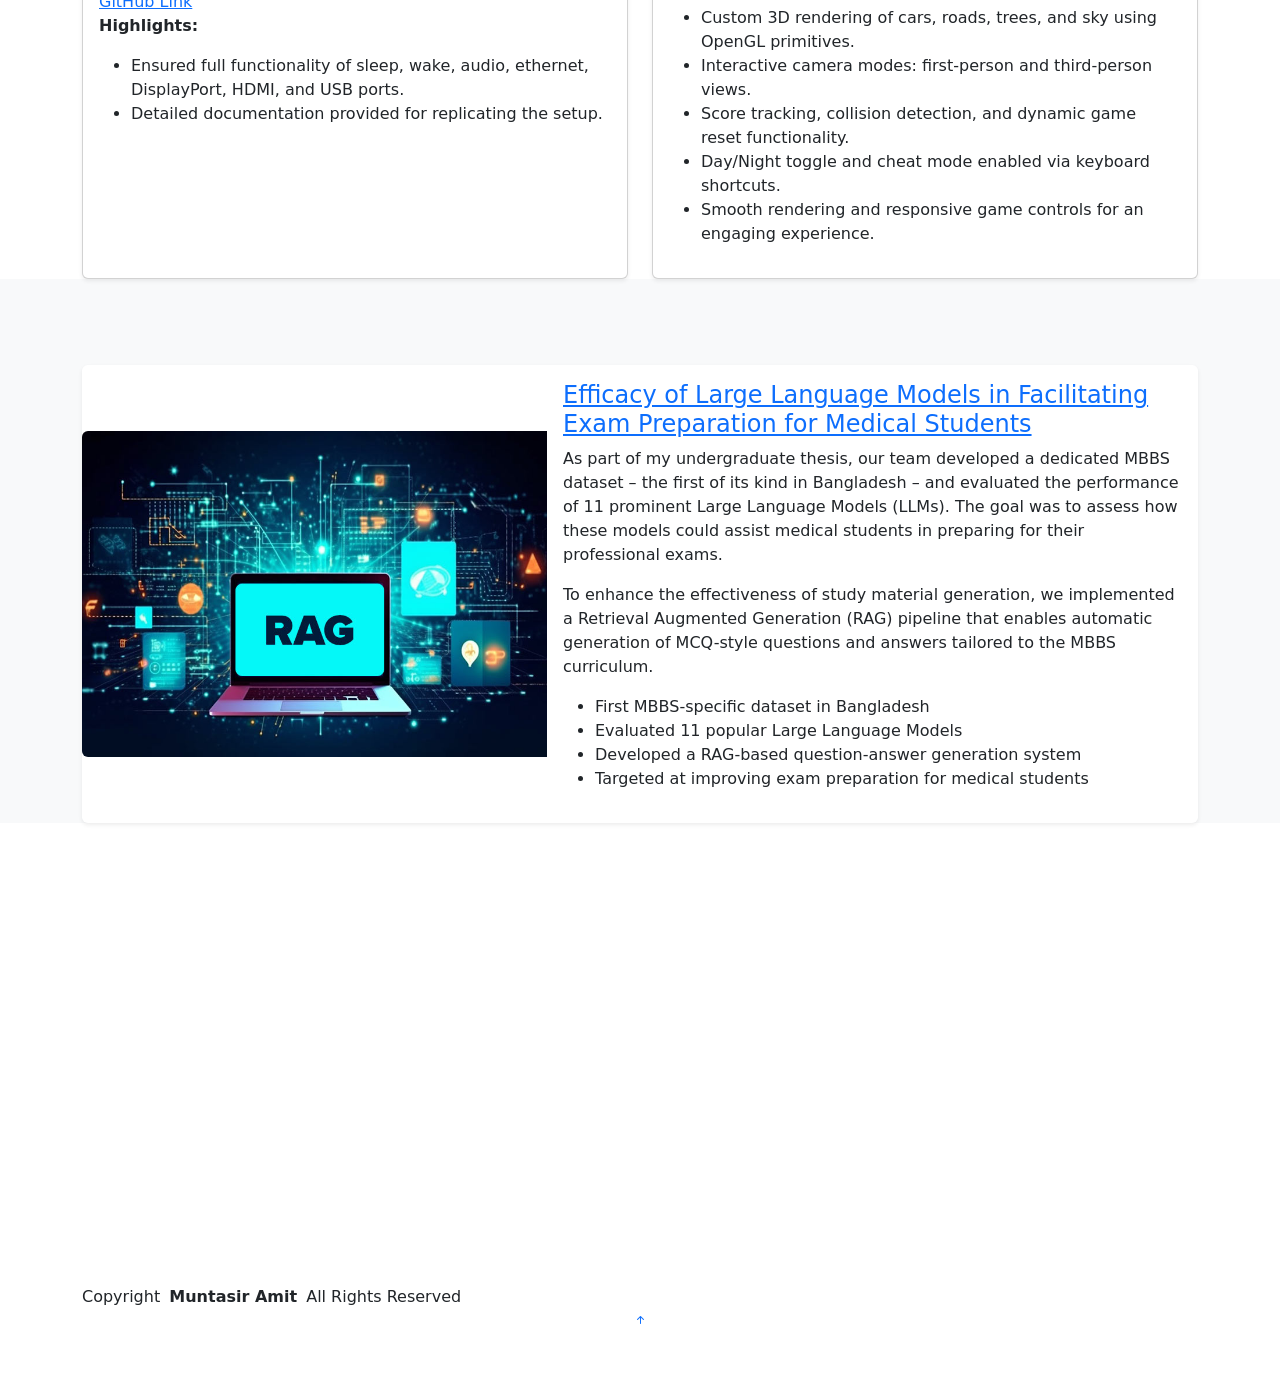
==== commit fa8de3d0: "Fix in Ui" ====
--- a/index.html
+++ b/index.html
@@ -77,7 +77,7 @@
   <!-- Section Title -->
   <div class="container section-title" data-aos="fade-up" style="text-align: justify;">
    <h2>About Me</h2>
-    <p>I am a Computer Science graduate from BRAC University and currently work as an SQA Intern at Dhaka Nation. I’m passionate about Software Quality Assurance, Data Science, and Artificial Intelligence. I am advancing my skills in data analysis and machine learning and recently completed a thesis on the efficacy of Large Language Models (LLMs) in Facilitating exam preparation for medical students—one of the first studies of its kind in Bangladesh.</p>
+    <p>I am a Computer Science graduate from BRAC University. I’m passionate about Software Quality Assurance, Data Science, and Artificial Intelligence. I am advancing my skills in data analysis and machine learning and recently completed a thesis on the efficacy of Large Language Models (LLMs) in Facilitating exam preparation for medical students—one of the first studies of its kind in Bangladesh.</p>
     <p>Alongside my research, I have hands on experience in Software Quality Assurance, particularly in manual testing, and I am building expertise in test automation using Selenium. I am proficient in Python, comfortable with tools such as Jira, and eager to apply my skills to real-world problems across SQA, data science, and AI-driven technologies.</p>
     <p>I am open to opportunities where I can contribute and grow in Software Quality Assurance, Data Science, or Machine Learning.</p>
   </div><!-- End Section Title -->
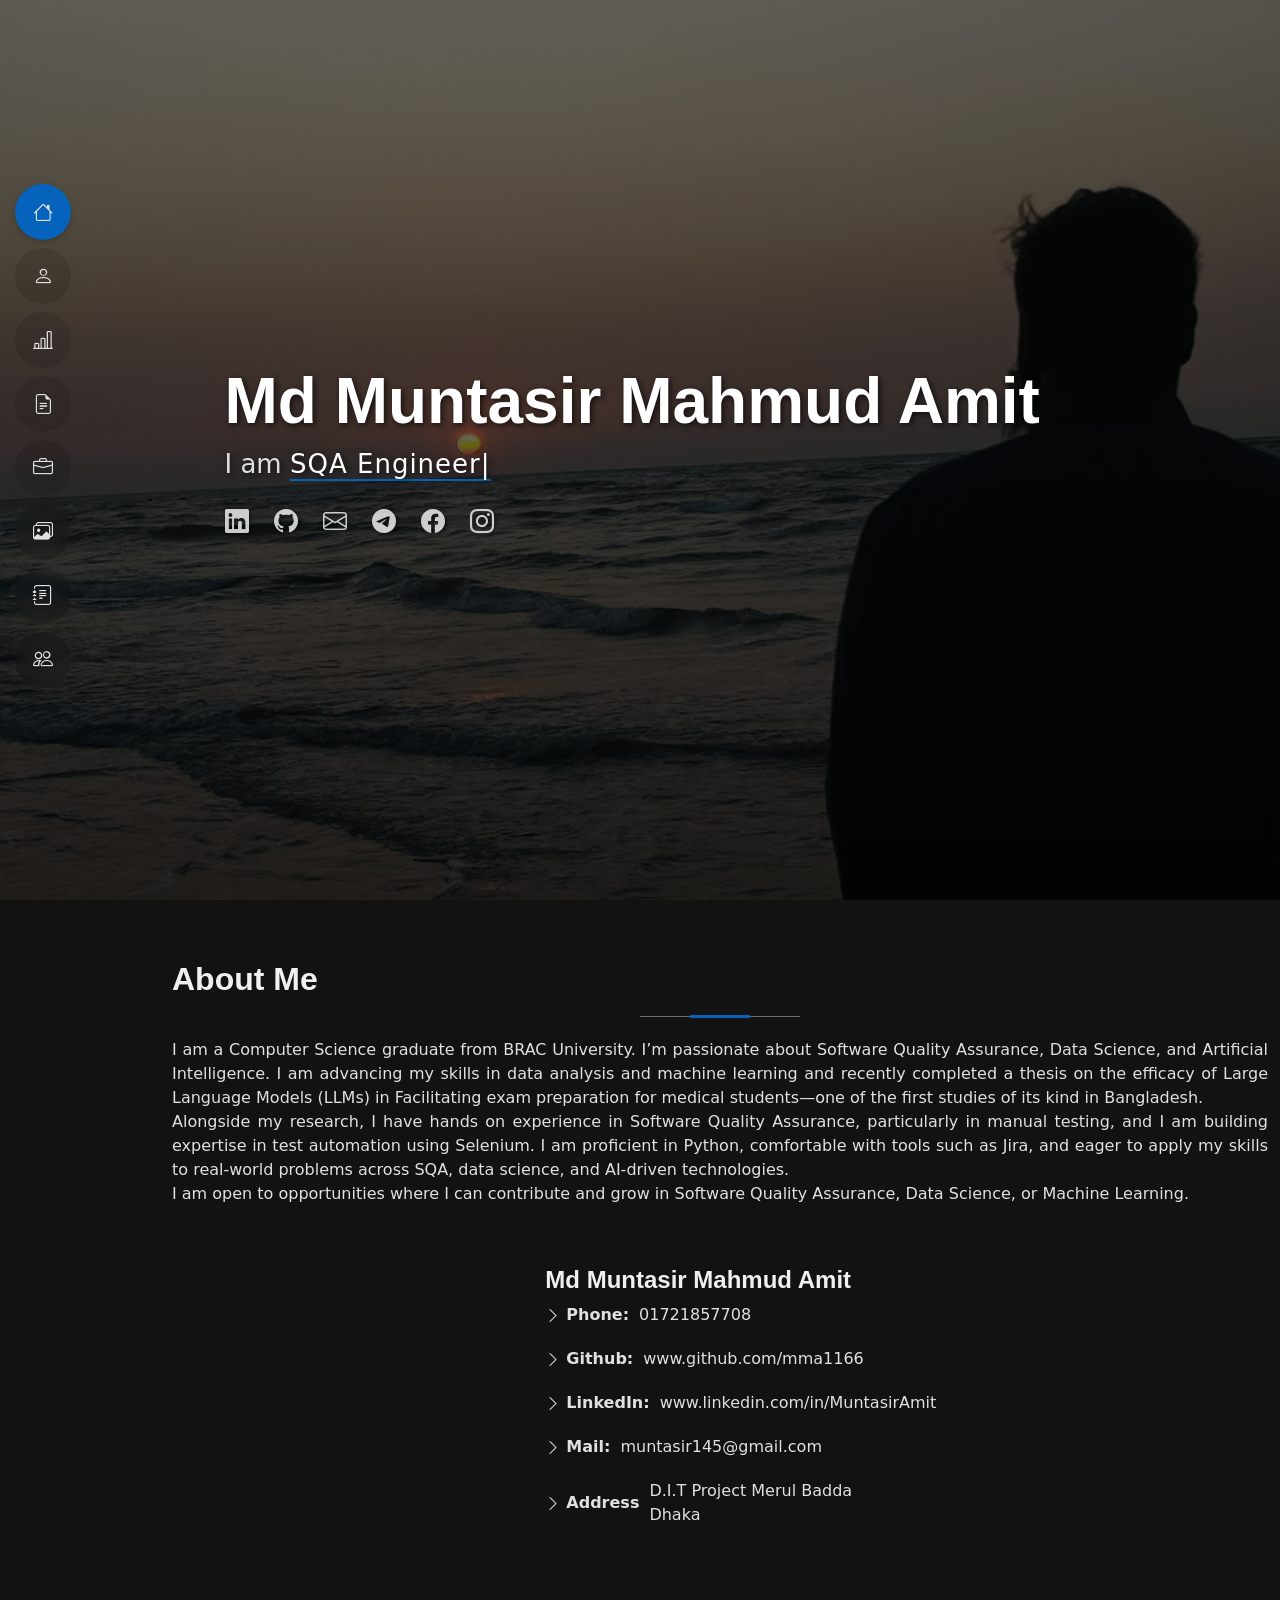
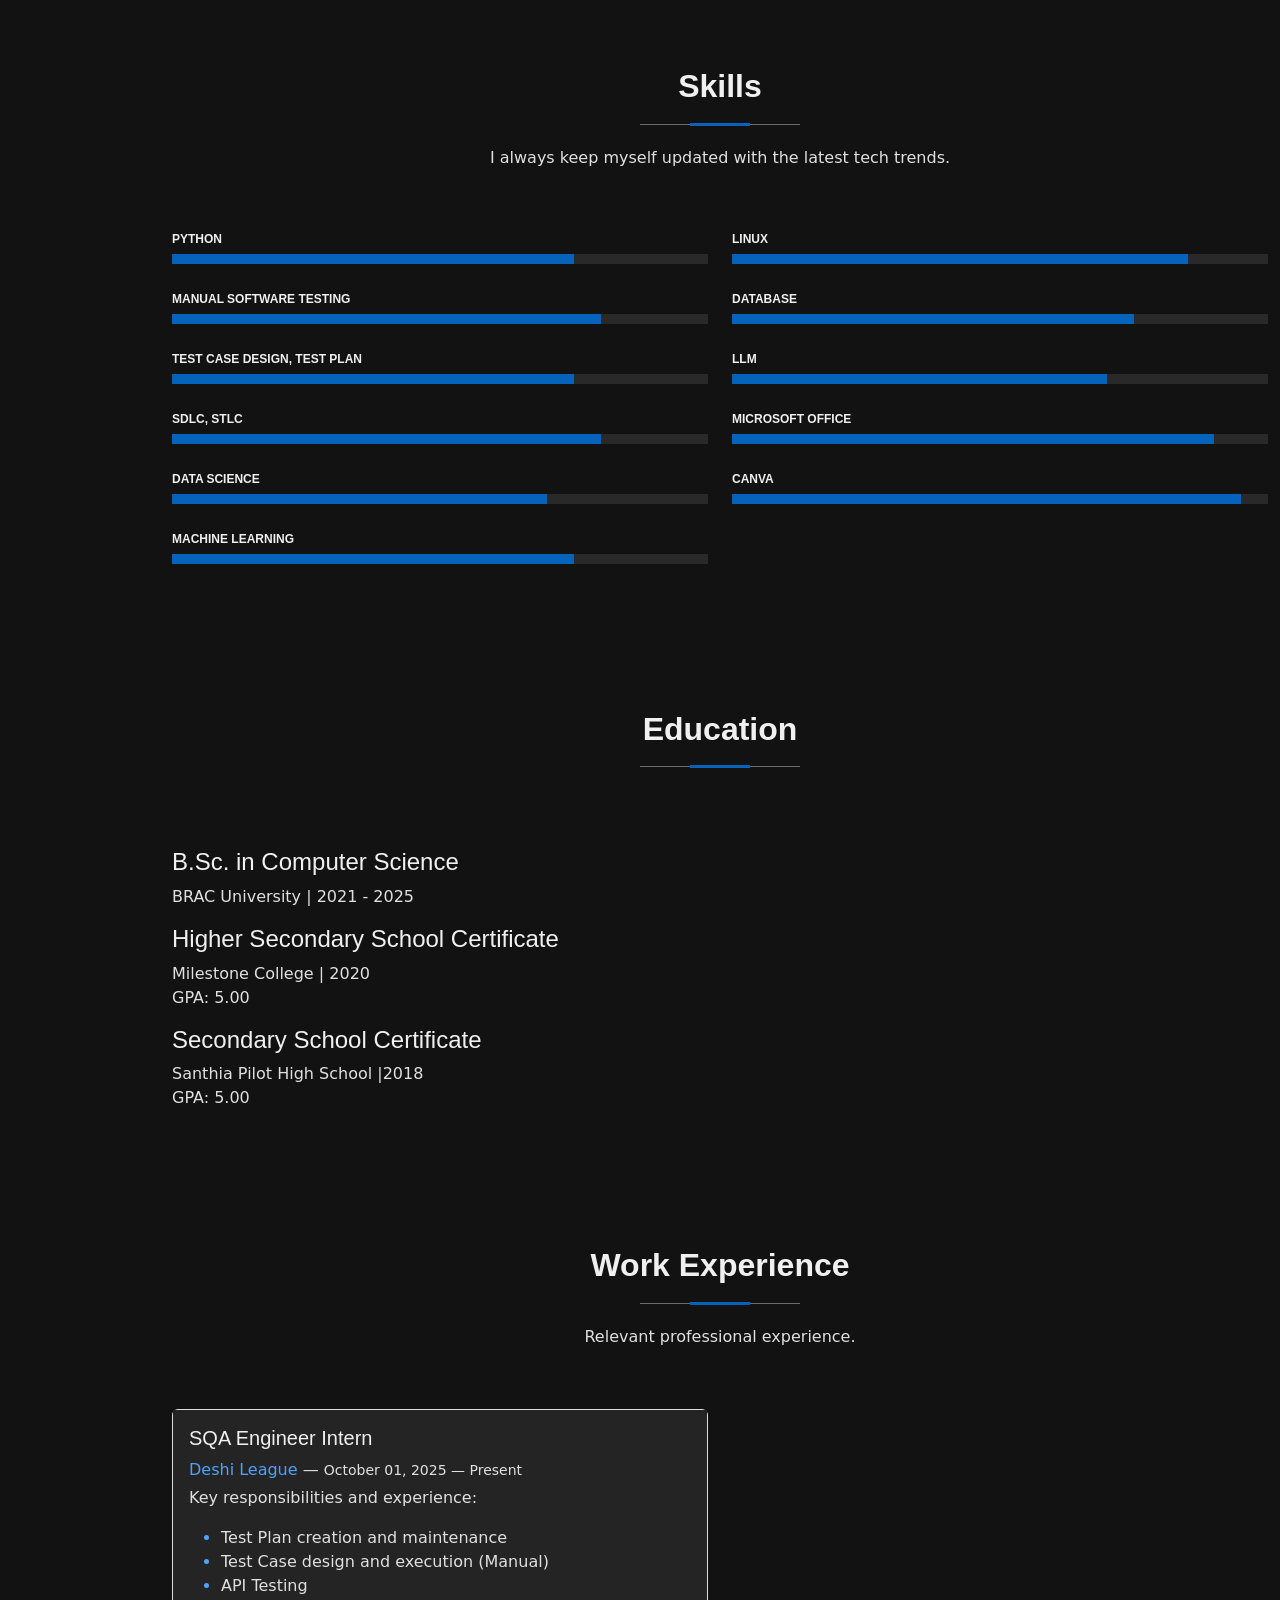
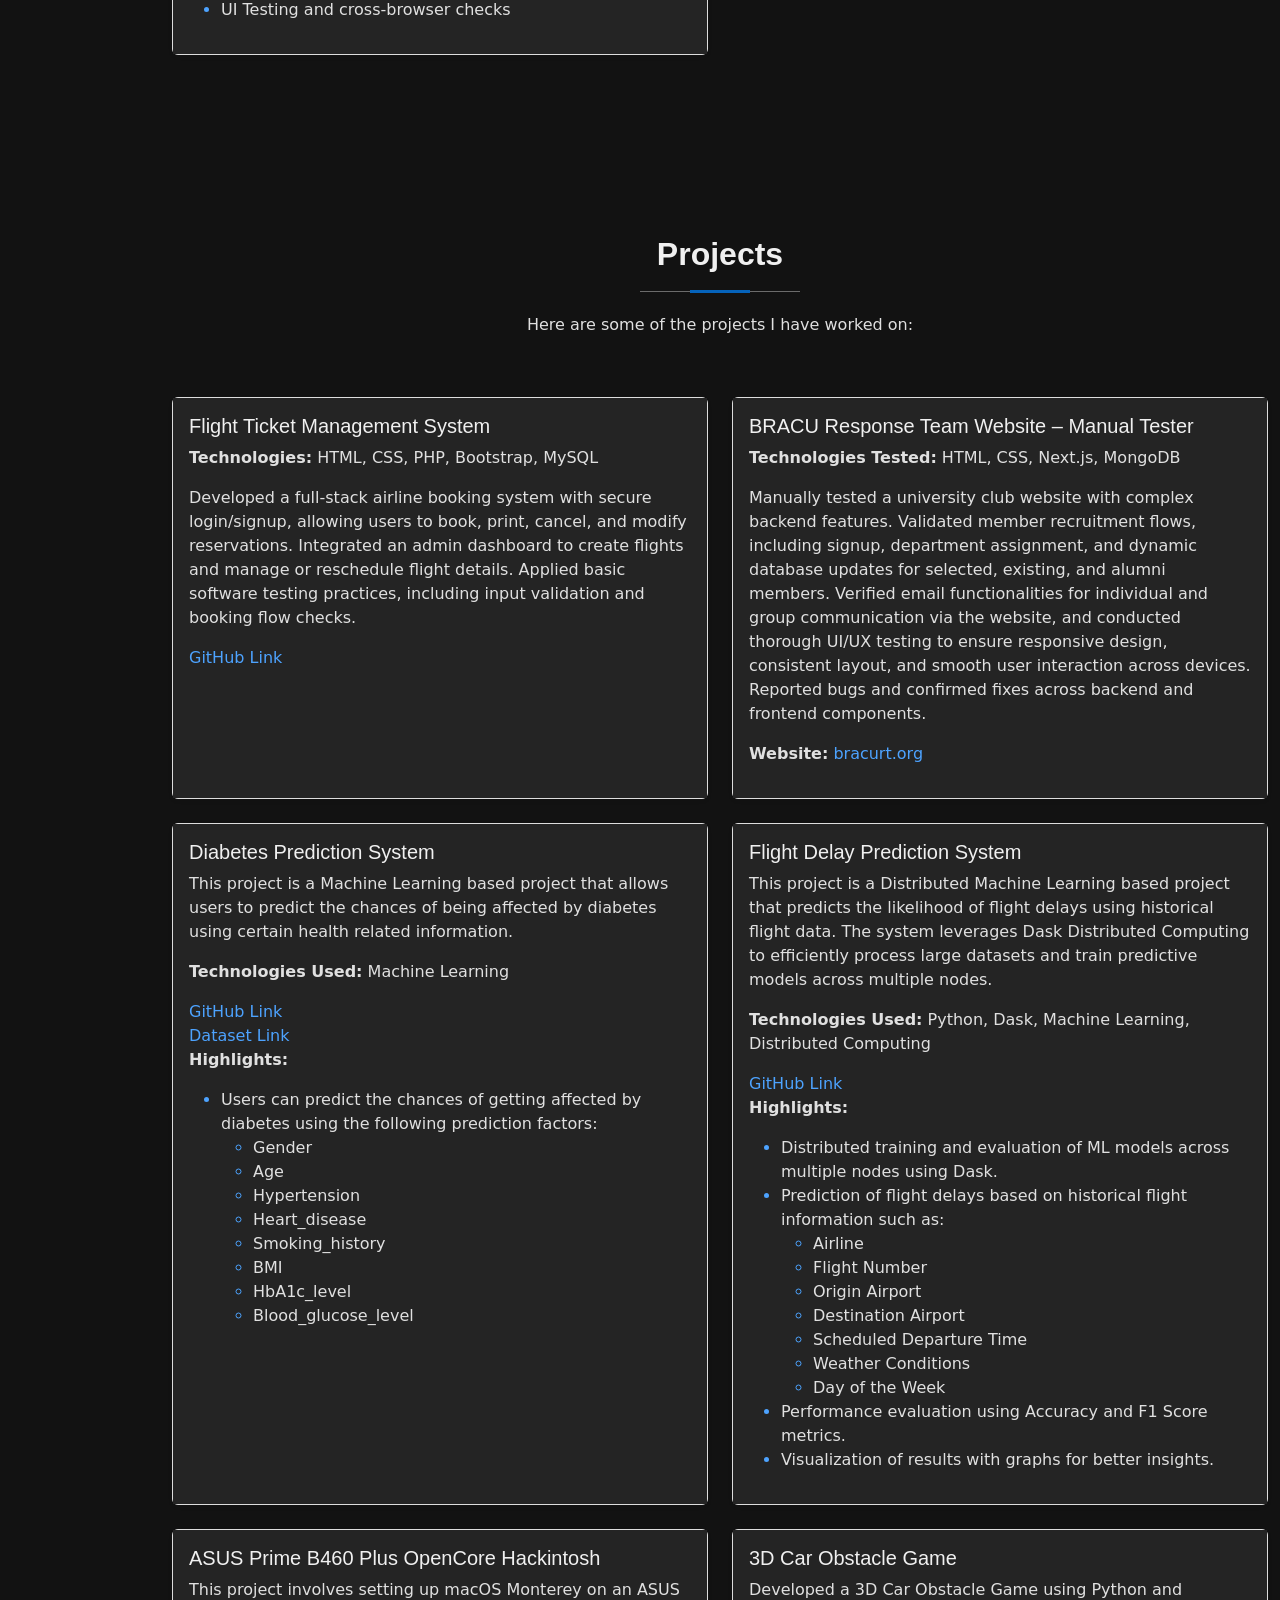
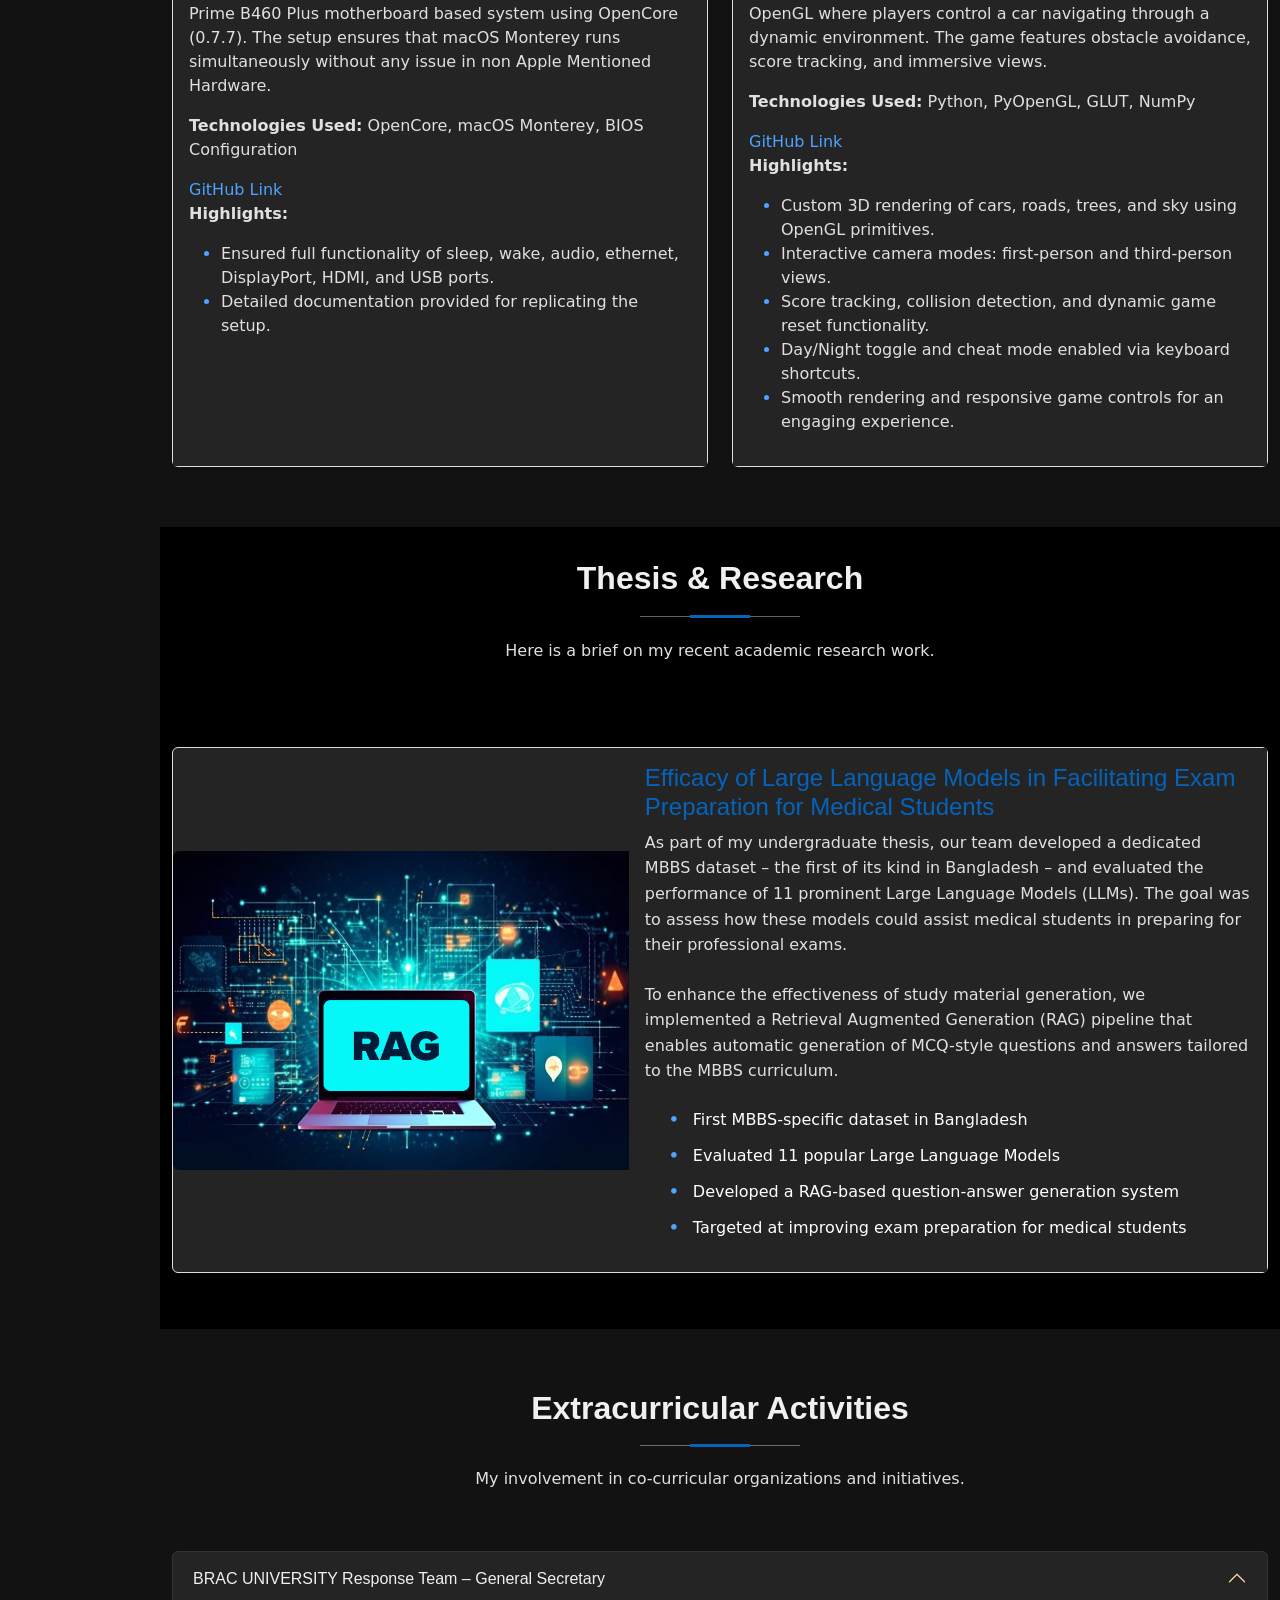
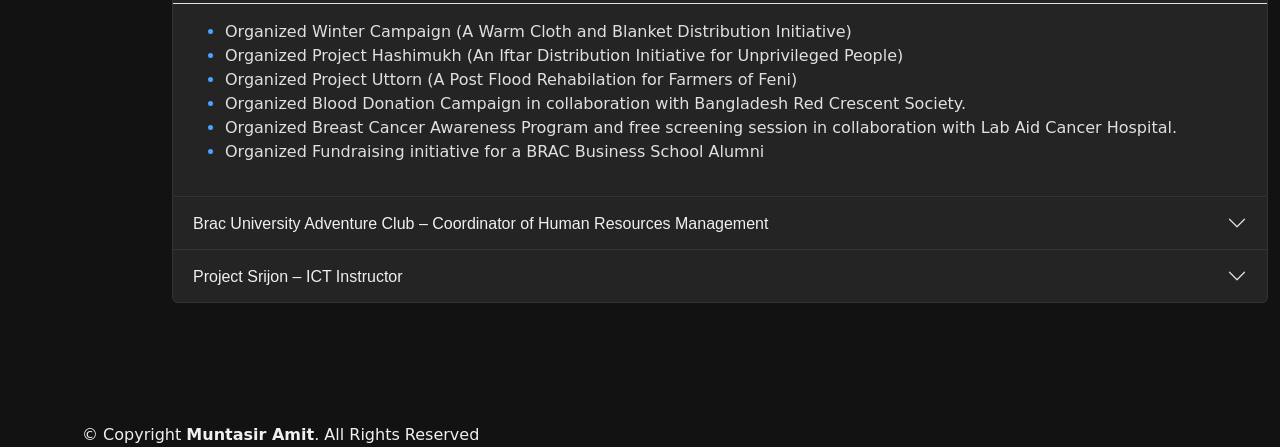
==== commit 94604816: "dark theme set as default, changed the profile picture, added work experience" ====
--- a/index.html
+++ b/index.html
@@ -9,8 +9,10 @@
   <meta content="" name="keywords">
 
   <!-- Favicons -->
-  <link href="assets/img/favicon.png" rel="icon">
-  <link href="assets/img/apple-touch-icon.png" rel="apple-touch-icon">
+  <!-- Favicons -->
+  <link href="assets/img/favicon.svg" rel="icon" type="image/svg+xml">
+  <!-- Apple/touch fallback -->
+  <link href="assets/img/profile-img.JPG" rel="apple-touch-icon">
 
   <!-- Fonts -->
   <link href="https://fonts.googleapis.com" rel="preconnect">
@@ -34,13 +36,13 @@
 
     <i class="header-toggle d-xl-none bi bi-list"></i>
 
-
 <nav id="navmenu" class="navmenu">
   <ul>
     <li><a href="#hero" class="active"><i class="bi bi-house navicon"></i><span>Home</span></a></li>
     <li><a href="#about"><i class="bi bi-person navicon"></i><span>About</span></a></li>
     <li><a href="#skills"><i class="bi bi-bar-chart-line navicon"></i><span>Skills</span></a></li>
     <li><a href="#resume"><i class="bi bi-file-earmark-text navicon"></i><span>Education</span></a></li>
+    <li><a href="#work-experience"><i class="bi bi-briefcase navicon"></i><span>Work Experience</span></a></li>
     <li><a href="#projects"><i class="bi bi-images navicon"></i><span>Projects</span></a></li>
     <li><a href="#thesis"><i class="bi bi-journal-text navicon"></i><span>Thesis & Research</span></a></li>
     <li><a href="#extracurricular"><i class="bi bi-people navicon"></i><span>ECA</span></a></li>
@@ -86,7 +88,7 @@
 
         <div class="row gy-4 justify-content-center align-items-center">
   <div class="col-lg-4 d-flex justify-content-center">
-    <img src="assets/img/profile-img.png" class="img-fluid" alt="">
+    <img src="assets/img/profile-img.jpg" class="img-fluid" alt="">
   </div>
   <div class="col-lg-8 content d-flex flex-column justify-content-center h-100">
     <h2>Md Muntasir Mahmud Amit</h2>
@@ -223,6 +225,39 @@
       <div class="container"><div class='education'><h4>B.Sc. in Computer Science</h4><p>BRAC University | 2021 - 2025<br></p></div><div class='education'><h4>Higher Secondary School Certificate</h4><p>Milestone College | 2020<br>GPA: 5.00</p></div><div class='education'><h4>Secondary School Certificate</h4><p>Santhia Pilot High School |2018<br>GPA: 5.00</p></div></div>
 
     </section><!-- /Resume Section -->
+
+    <!-- Work Experience Section -->
+    <section id="work-experience" class="work-experience section">
+
+      <!-- Section Title -->
+      <div class="container section-title" data-aos="fade-up">
+        <h2>Work Experience</h2>
+        <p>Relevant professional experience.</p>
+      </div><!-- End Section Title -->
+
+      <div class="container" data-aos="fade-up" data-aos-delay="100">
+        <div class="row row-cols-1 row-cols-md-2 g-4">
+
+          <div class="col">
+            <div class="card h-100 shadow-sm">
+              <div class="card-body">
+                <h5 class="card-title">SQA Engineer Intern</h5>
+                <p class="text-muted mb-1"><a href="https://deshileague.com/" target="_blank" rel="noopener">Deshi League</a> — <small>October 01, 2025 — Present</small></p>
+                <p>Key responsibilities and experience:</p>
+                <ul>
+                  <li>Test Plan creation and maintenance</li>
+                  <li>Test Case design and execution (Manual)</li>
+                  <li>API Testing</li>
+                  <li>UI Testing and cross-browser checks</li>
+                </ul>
+              </div>
+            </div>
+          </div>
+
+        </div>
+      </div>
+
+    </section><!-- /Work Experience Section -->
 
     <!-- projects Section -->
 <section id="projects" class="projects section">
@@ -354,14 +389,14 @@
 </div>
 
 </section><!-- /projects Section -->
-<section id="thesis" class="thesis section bg-light">
+<section id="thesis" class="research section">
   <div class="container section-title" data-aos="fade-up">
     <h2>Thesis & Research</h2>
     <p>Here is a brief on my recent academic research work.</p>
   </div>
 
   <div class="container">
-    <div class="card mb-4 shadow-sm border-0">
+    <div class="card mb-4">
       <div class="row g-0 align-items-center">
         <div class="col-md-5">
           <img src="assets\img\Retrieval-Augmented-Generation.jpg" class="img-fluid rounded-start" alt="Thesis Image">
@@ -452,10 +487,9 @@
   
       <div class="container">
         <div class="copyright">
-          <span>Copyright</span> <strong class="px-1 sitename">Muntasir Amit</strong> <span>All Rights Reserved</span>
-        </div>
-      </div>
-    </div>
+          &copy; Copyright <strong><span>Muntasir Amit</span></strong>. All Rights Reserved
+        </div>
+      </div>
   </footer>
 
   <!-- Scroll Top -->
--- a/assets/css/main.css
+++ b/assets/css/main.css
@@ -17,24 +17,22 @@
   --nav-font: "Poppins",  sans-serif;
 }
 
-/* Global Colors - The following color variables are used throughout the website. Updating them here will change the color scheme of the entire website */
+/* Global Colors - Light theme default */
 :root { 
-  --background-color: #ffffff; /* Background color for the entire website, including individual sections */
-  --default-color: #272829; /* Default color used for the majority of the text content across the entire website */
-  --heading-color: #45505b; /* Color for headings, subheadings and title throughout the website */
-  --accent-color: #0563bb; /* Accent color that represents your brand on the website. It's used for buttons, links, and other elements that need to stand out */
-  --surface-color: #ffffff; /* The surface color is used as a background of boxed elements within sections, such as cards, icon boxes, or other elements that require a visual separation from the global background. */
-  --contrast-color: #ffffff; /* Contrast color for text, ensuring readability against backgrounds of accent, heading, or default colors. */
-}
-
-/* Nav Menu Colors - The following color variables are used specifically for the navigation menu. They are separate from the global colors to allow for more customization options */
-:root {
-  --nav-color: #45505b;  /* The default color of the main navmenu links */
-  --nav-hover-color: #0563bb; /* Applied to main navmenu links when they are hovered over or active */
-  --nav-mobile-background-color: #ffffff; /* Used as the background color for mobile navigation menu */
-  --nav-dropdown-background-color: #ffffff; /* Used as the background color for dropdown items that appear when hovering over primary navigation items */
-  --nav-dropdown-color: #212529; /* Used for navigation links of the dropdown items in the navigation menu. */
-  --nav-dropdown-hover-color: #0563bb; /* Similar to --nav-hover-color, this color is applied to dropdown navigation links when they are hovered over. */
+  --background-color: #ffffff;
+  --section-bg-color: #f7f8f9;
+  --default-color: #272829;
+  --heading-color: #45505b;
+  --accent-color: #0563bb;
+  --surface-color: #ffffff;
+  --contrast-color: #ffffff;
+  --border-color: #ddd;
+  --nav-color: #45505b;
+  --nav-hover-color: #0563bb;
+  --nav-mobile-background-color: #ffffff;
+  --nav-dropdown-background-color: #ffffff;
+  --nav-dropdown-color: #212529;
+  --nav-dropdown-hover-color: #0563bb;
 }
 
 /* Color Presets - These classes override global colors when applied to any section or element, providing reuse of the sam color scheme. */
@@ -44,12 +42,228 @@
   --surface-color: #ffffff;
 }
 
-.dark-background {
-  --background-color: #060606;
-  --default-color: #ffffff;
+/* Dark theme colors */
+.dark-theme {
+  --background-color: #121212;
+  --section-bg-color: #1a1a1a;
+  --card-bg-color: #242424;
+  --default-color: #f0f0f0;
+  --heading-color: #f0f0f0;
+  --accordion-bg-color: #242424;
+  --accordion-text-color: #f0f0f0;
+  --accordion-button-bg: #242424;
+  --accordion-button-color: #f0f0f0;
+  --accordion-border-color: #333;
+}
+
+/* Dark theme specific styles */
+.dark-theme .accordion-item {
+  background-color: var(--accordion-bg-color);
+  border-color: var(--accordion-border-color);
+}
+
+.dark-theme .accordion-button {
+  background-color: var(--accordion-button-bg);
+  color: var(--accordion-button-color);
+}
+
+.dark-theme .accordion-button:not(.collapsed) {
+  background-color: var(--accordion-button-bg);
+  color: var(--accordion-text-color);
+}
+
+.dark-theme .accordion-body {
+  background-color: var(--accordion-bg-color);
+  color: var(--accordion-text-color);
+}
+
+.dark-theme .accordion-button::after {
+  filter: invert(1);
+}
   --heading-color: #ffffff;
-  --surface-color: #252525;
+  --accent-color: #4da3ff;
+  --surface-color: #1a1a1a;
   --contrast-color: #ffffff;
+  --border-color: #333333;
+  --nav-color: #f0f0f0;
+  --nav-hover-color: #4da3ff;
+  --nav-mobile-background-color: #242424;
+  --nav-dropdown-background-color: #242424;
+  --nav-dropdown-color: #f0f0f0;
+  --nav-dropdown-hover-color: #4da3ff;
+}
+
+/* Section backgrounds in dark mode */
+.dark-theme section {
+  background-color: var(--background-color);
+}
+
+.dark-theme .section-bg {
+  background-color: var(--section-bg-color);
+}
+
+/* Research section specific styles */
+.dark-theme .research {
+  background-color: var(--background-color);
+  color: var(--default-color);
+  padding: 2rem 0;
+}
+
+.dark-theme .research .card {
+  background-color: var(--card-bg-color);
+  border: 1px solid var(--border-color);
+  box-shadow: 0 4px 6px rgba(0, 0, 0, 0.2);
+}
+
+.dark-theme .research .card-body {
+  color: var(--default-color);
+  background-color: var(--card-bg-color);
+}
+
+.dark-theme .research .card-title a {
+  color: var(--accent-color);
+  text-decoration: none;
+}
+
+.dark-theme .research .card-title a:hover {
+  text-decoration: underline;
+}
+
+.dark-theme .research .card-text {
+  color: var(--default-color);
+}
+
+.dark-theme .research ul li {
+  color: var(--default-color);
+  margin-bottom: 0.5rem;
+}
+
+/* General card styles */
+.dark-theme .card {
+  background-color: var(--card-bg-color);
+  border: 1px solid var(--border-color);
+  box-shadow: 0 4px 6px rgba(0, 0, 0, 0.2);
+}
+
+.dark-theme .card-body {
+  background-color: var(--card-bg-color);
+}
+
+.dark-theme .card-title {
+  color: var(--heading-color);
+}
+
+/* List text visibility in dark mode */
+.dark-theme ul,
+.dark-theme ol,
+.dark-theme li,
+.dark-theme .card ul,
+.dark-theme .card ol,
+.dark-theme .card li {
+  color: #e0e0e0;
+}
+
+.dark-theme ul.list-unstyled li,
+.dark-theme .card ul.list-unstyled li {
+  color: #e0e0e0;
+}
+
+/* Ensure list items with icons are visible */
+.dark-theme .bi::before {
+  color: #e0e0e0;
+}
+
+/* Make bullets and numbers visible */
+.dark-theme ul li::marker,
+.dark-theme ol li::marker {
+  color: #4da3ff;
+}
+
+/* Research section dark mode improvements */
+.dark-theme .research {
+  background-color: #000000;
+  color: #ffffff;
+  padding: 2rem 0;
+}
+
+.dark-theme .research h3,
+.dark-theme .research .h3 {
+  color: #4da3ff;
+  margin-bottom: 1.5rem;
+}
+
+.dark-theme .research p {
+  color: #ffffff;
+  line-height: 1.6;
+  margin-bottom: 1.5rem;
+}
+
+.dark-theme .research ul {
+  padding-left: 1.5rem;
+  margin-top: 1rem;
+  list-style: none;
+}
+
+.dark-theme .research ul li {
+  color: #ffffff;
+  margin-bottom: 0.75rem;
+  position: relative;
+  padding-left: 1.5rem;
+}
+
+.dark-theme .research ul li::before {
+  content: "•";
+  color: #4da3ff;
+  font-weight: bold;
+  position: absolute;
+  left: 0;
+}
+
+/* Improve link visibility in research section */
+.dark-theme .research a {
+  color: #4da3ff;
+  text-decoration: none;
+  font-weight: 500;
+  transition: all 0.3s ease;
+}
+
+.dark-theme .research a:hover {
+  color: #66b1ff;
+  text-decoration: underline;
+}
+
+/* Ensure section background extends full width */
+.dark-theme section.research-section {
+  background-color: #000000;
+  margin: 0;
+  width: 100%;
+}
+
+.dark-theme .section-bg {
+  background-color: #1e1e1e;
+}
+
+/* Ensure links are visible in dark mode */
+.dark-theme .card a {
+  color: #4da3ff;
+}
+
+.dark-theme .card a:hover {
+  color: #66b1ff;
+}
+
+/* Improve text contrast in dark mode */
+.dark-theme p,
+.dark-theme .text-body-secondary {
+  color: #e0e0e0 !important;
+}
+
+/* Project card hover effect */
+.dark-theme .card:hover {
+  transform: translateY(-5px);
+  box-shadow: 0 8px 15px rgba(0, 0, 0, 0.3) !important;
+  border-color: #4da3ff;
+  transition: all 0.3s ease;
 }
 
 /* Smooth scroll */
@@ -64,6 +278,16 @@
   color: var(--default-color);
   background-color: var(--background-color);
   font-family: var(--default-font);
+}
+
+/* Smooth theme transition for color changes */
+body,
+.section,
+.card,
+.navmenu a,
+.header,
+.footer {
+  transition: background-color 0.35s ease, color 0.35s ease, border-color 0.35s ease;
 }
 
 a {
@@ -227,21 +451,24 @@
   margin-bottom: 8px;
   font-size: 15px;
   border-radius: 50px;
-  background: color-mix(in srgb, var(--default-color), transparent 92%);
+  background: rgba(0, 0, 0, 0.1);
   height: 56px;
   width: 100%;
   overflow: hidden;
   transition: 0.3s;
+  backdrop-filter: blur(5px);
 }
 
 .navmenu a i,
 .navmenu a:focus i {
   font-size: 20px;
+  color: var(--accent-color);
 }
 
 .navmenu a span,
 .navmenu a:focus span {
   padding: 0 5px 0 7px;
+  font-weight: 500;
 }
 
 @media (min-width: 992px) {
@@ -262,7 +489,8 @@
 .navmenu .active:focus,
 .navmenu li:hover>a {
   color: var(--contrast-color);
-  background: var(--nav-hover-color);
+  background: var(--accent-color);
+  box-shadow: 0 2px 5px rgba(0, 0, 0, 0.2);
 }
 
 .navmenu a:hover,
@@ -329,6 +557,7 @@
 }
 
 .footer .copyright {
+  text-align: center;
   padding-top: 25px;
   border-top: 1px solid color-mix(in srgb, var(--default-color), transparent 90%);
 }
@@ -537,10 +766,20 @@
 
 .hero:before {
   content: "";
-  background: color-mix(in srgb, var(--background-color), transparent 30%);
+  background: linear-gradient(
+    rgba(0, 0, 0, 0.3),
+    rgba(0, 0, 0, 0.4)
+  );
   position: absolute;
   inset: 0;
   z-index: 2;
+}
+
+.dark-theme .hero:before {
+  background: linear-gradient(
+    rgba(0, 0, 0, 0.5),
+    rgba(0, 0, 0, 0.7)
+  );
 }
 
 .hero .container {
@@ -552,16 +791,29 @@
   margin: 0;
   font-size: 64px;
   font-weight: 700;
+  color: #ffffff;
+  text-shadow: 2px 2px 4px rgba(0, 0, 0, 0.5);
 }
 
 .hero p {
   margin: 5px 0 0 0;
   font-size: 26px;
+  color: #ffffff;
+  text-shadow: 1px 1px 3px rgba(0, 0, 0, 0.5);
 }
 
 .hero p span {
   letter-spacing: 1px;
   border-bottom: 2px solid var(--accent-color);
+  color: #ffffff;
+}
+
+/* Dark theme specific styles - slightly stronger shadows */
+.dark-theme .hero h2,
+.dark-theme .hero p,
+.dark-theme .hero p span {
+  color: #ffffff;
+  text-shadow: 2px 2px 6px rgba(0, 0, 0, 0.7);
 }
 
 .hero .social-links {
@@ -569,16 +821,25 @@
 }
 
 .hero .social-links a {
-  font-size: 20px;
+  font-size: 24px;
   display: inline-block;
-  color: color-mix(in srgb, var(--default-color), transparent 30%);
+  color: #ffffff;
   line-height: 1;
   margin-right: 20px;
   transition: 0.3s;
+  text-shadow: 1px 1px 3px rgba(0, 0, 0, 0.5);
+  opacity: 0.9;
 }
 
 .hero .social-links a:hover {
   color: var(--accent-color);
+  transform: translateY(-2px);
+  opacity: 1;
+}
+
+/* Dark theme social icons */
+.dark-theme .hero .social-links a {
+  text-shadow: 2px 2px 4px rgba(0, 0, 0, 0.6);
 }
 
 @media (max-width: 768px) {
@@ -719,6 +980,198 @@
   line-height: 18px;
   font-size: 18px;
   font-weight: 600;
+
+/*--------------------------------------------------------------
+# Theme Toggle Button
+--------------------------------------------------------------*/
+#theme-toggle {
+  display: none !important;
+  position: fixed;
+  top: 15px;
+  right: 15px;
+  z-index: 9999;
+  gap: 8px;
+  padding: 6px 10px;
+  height: 36px;
+  border-radius: 999px;
+  border: 1px solid color-mix(in srgb, var(--default-color), transparent 88%);
+  background: var(--surface-color);
+  color: var(--default-color);
+  cursor: pointer;
+  transition: background-color 0.2s, color 0.2s, border-color 0.2s;
+  font-size: 14px;
+}
+
+#theme-toggle i {
+  font-size: 18px;
+}
+
+#theme-toggle:hover {
+  background-color: var(--accent-color);
+  color: var(--contrast-color);
+}
+
+/* Accessible focus style for the theme switch */
+#theme-toggle:focus {
+  outline: 3px solid color-mix(in srgb, var(--accent-color) 35%, transparent 65%);
+  outline-offset: 2px;
+}
+
+/* Visual state when the switch is ON (dark) */
+#theme-toggle[aria-checked="true"] {
+  background: color-mix(in srgb, var(--accent-color) 10%, var(--surface-color));
+  color: var(--contrast-color);
+  border-color: color-mix(in srgb, var(--accent-color) 20%, transparent 80%);
+}
+
+/* Card / surface adjustments to ensure contrast in dark theme */
+:root {
+  --card-bg: var(--surface-color);
+  --card-border: color-mix(in srgb, var(--default-color), transparent 88%);
+}
+
+/* Dark theme variable overrides */
+body.dark-theme {
+  --background-color: #0b0b0d;
+  --default-color: #e6e6e6;
+  --heading-color: #ffffff;
+  --accent-color: #3aa0ff;
+  --surface-color: #121214;
+  --contrast-color: #ffffff;
+  --nav-color: #cfcfcf;
+  --nav-hover-color: #0563bb;
+  --nav-mobile-background-color: #0b0b0d;
+  --nav-dropdown-background-color: #121214;
+  --nav-dropdown-color: #e6e6e6;
+  --card-bg: #1a1a1a;
+  --card-border: color-mix(in srgb, #ffffff, transparent 92%);
+}
+
+/* Ensure elements that explicitly use .light-background switch in dark mode too */
+body.dark-theme .light-background {
+  --background-color: #0b0b0d;
+  --surface-color: #121214;
+  --default-color: #e6e6e6;
+  --heading-color: #ffffff;
+}
+
+/* Hero-specific overlay and image treatment in dark mode */
+body.dark-theme .hero:before {
+  background: color-mix(in srgb, var(--background-color), transparent 40%);
+}
+
+/* Make sure section titles remain readable */
+body.dark-theme .section-title h2:before {
+  background: color-mix(in srgb, var(--default-color), transparent 60%);
+}
+
+/* Navmenu background for mobile when dark */
+body.dark-theme .header {
+  background-color: var(--background-color);
+}
+
+/* Ensure cards (project, thesis etc.) use the card bg in dark mode */
+body.dark-theme .card {
+  background: var(--card-bg) !important;
+  color: var(--default-color) !important;
+}
+
+/* Apply card background and borders using variables */
+.card {
+  background: var(--card-bg);
+  color: var(--default-color);
+  border: 1px solid var(--card-border);
+}
+
+/* Sliding switch visuals */
+#theme-toggle.switch {
+  min-width: 88px;
+  padding: 6px 10px;
+}
+
+#theme-toggle .switch-track {
+  --track-w: 44px;
+  width: var(--track-w);
+  height: 22px;
+  background: color-mix(in srgb, var(--default-color), transparent 88%);
+  border-radius: 999px;
+  position: relative;
+  display: inline-block;
+  flex: 0 0 auto;
+  transition: background-color 0.25s ease;
+}
+
+#theme-toggle .switch-thumb {
+  width: 18px;
+  height: 18px;
+  background: var(--contrast-color);
+  border-radius: 50%;
+  position: absolute;
+  top: 50%;
+  left: 2px;
+  transform: translateY(-50%);
+  transition: transform 0.25s ease, background 0.2s ease;
+}
+
+#theme-toggle .switch-thumb i {
+  position: absolute;
+  left: 50%;
+  top: 50%;
+  transform: translate(-50%, -50%);
+  font-size: 12px;
+  color: var(--surface-color);
+}
+
+#theme-toggle .switch-label {
+  font-size: 13px;
+  line-height: 1;
+  color: var(--default-color);
+  margin-left: 8px;
+}
+
+#theme-toggle.on .switch-track {
+  background: var(--accent-color);
+}
+
+#theme-toggle.on .switch-thumb {
+  transform: translateY(-50%) translateX(20px);
+  background: var(--contrast-color);
+}
+
+#theme-toggle.on .switch-label {
+  color: var(--contrast-color);
+}
+
+.navmenu {
+  background: transparent;
+}
+
+.navmenu a,
+.navmenu a:focus {
+  background: color-mix(in srgb, var(--default-color), transparent 92%);
+  color: var(--nav-color);
+}
+
+.header {
+  background: var(--background-color);
+}
+
+/*--------------------------------------------------------------
+# Dark theme variable overrides
+--------------------------------------------------------------*/
+body.dark-theme {
+  --background-color: #0b0b0d;
+  --default-color: #e6e6e6;
+  --heading-color: #ffffff;
+  --accent-color: #3aa0ff;
+  --surface-color: #121214;
+  --contrast-color: #ffffff;
+  --nav-color: #cfcfcf;
+  --nav-hover-color: #0563bb;
+  --nav-mobile-background-color: #0b0b0d;
+  --nav-dropdown-background-color: #121214;
+  --nav-dropdown-color: #e6e6e6;
+}
   text-transform: uppercase;
   color: color-mix(in srgb, var(--default-color), transparent 20%);
   margin-bottom: 10px;
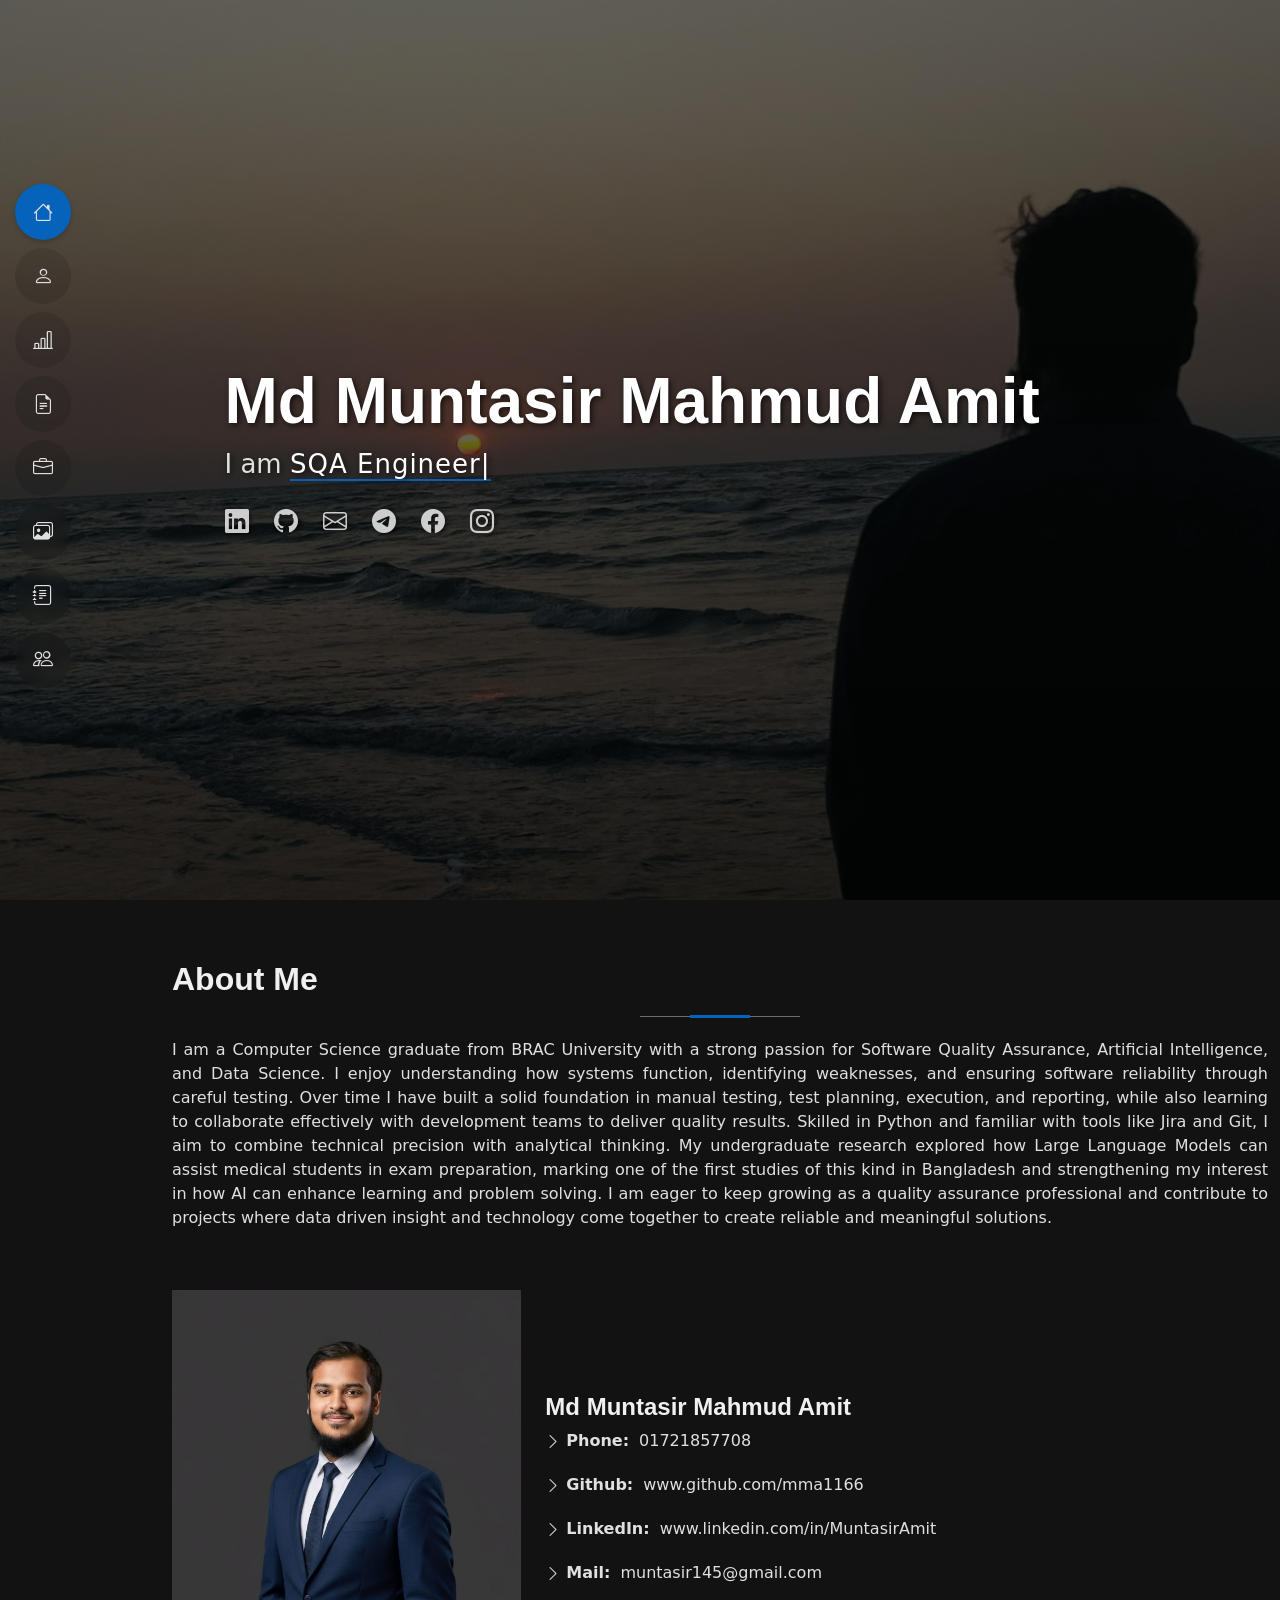
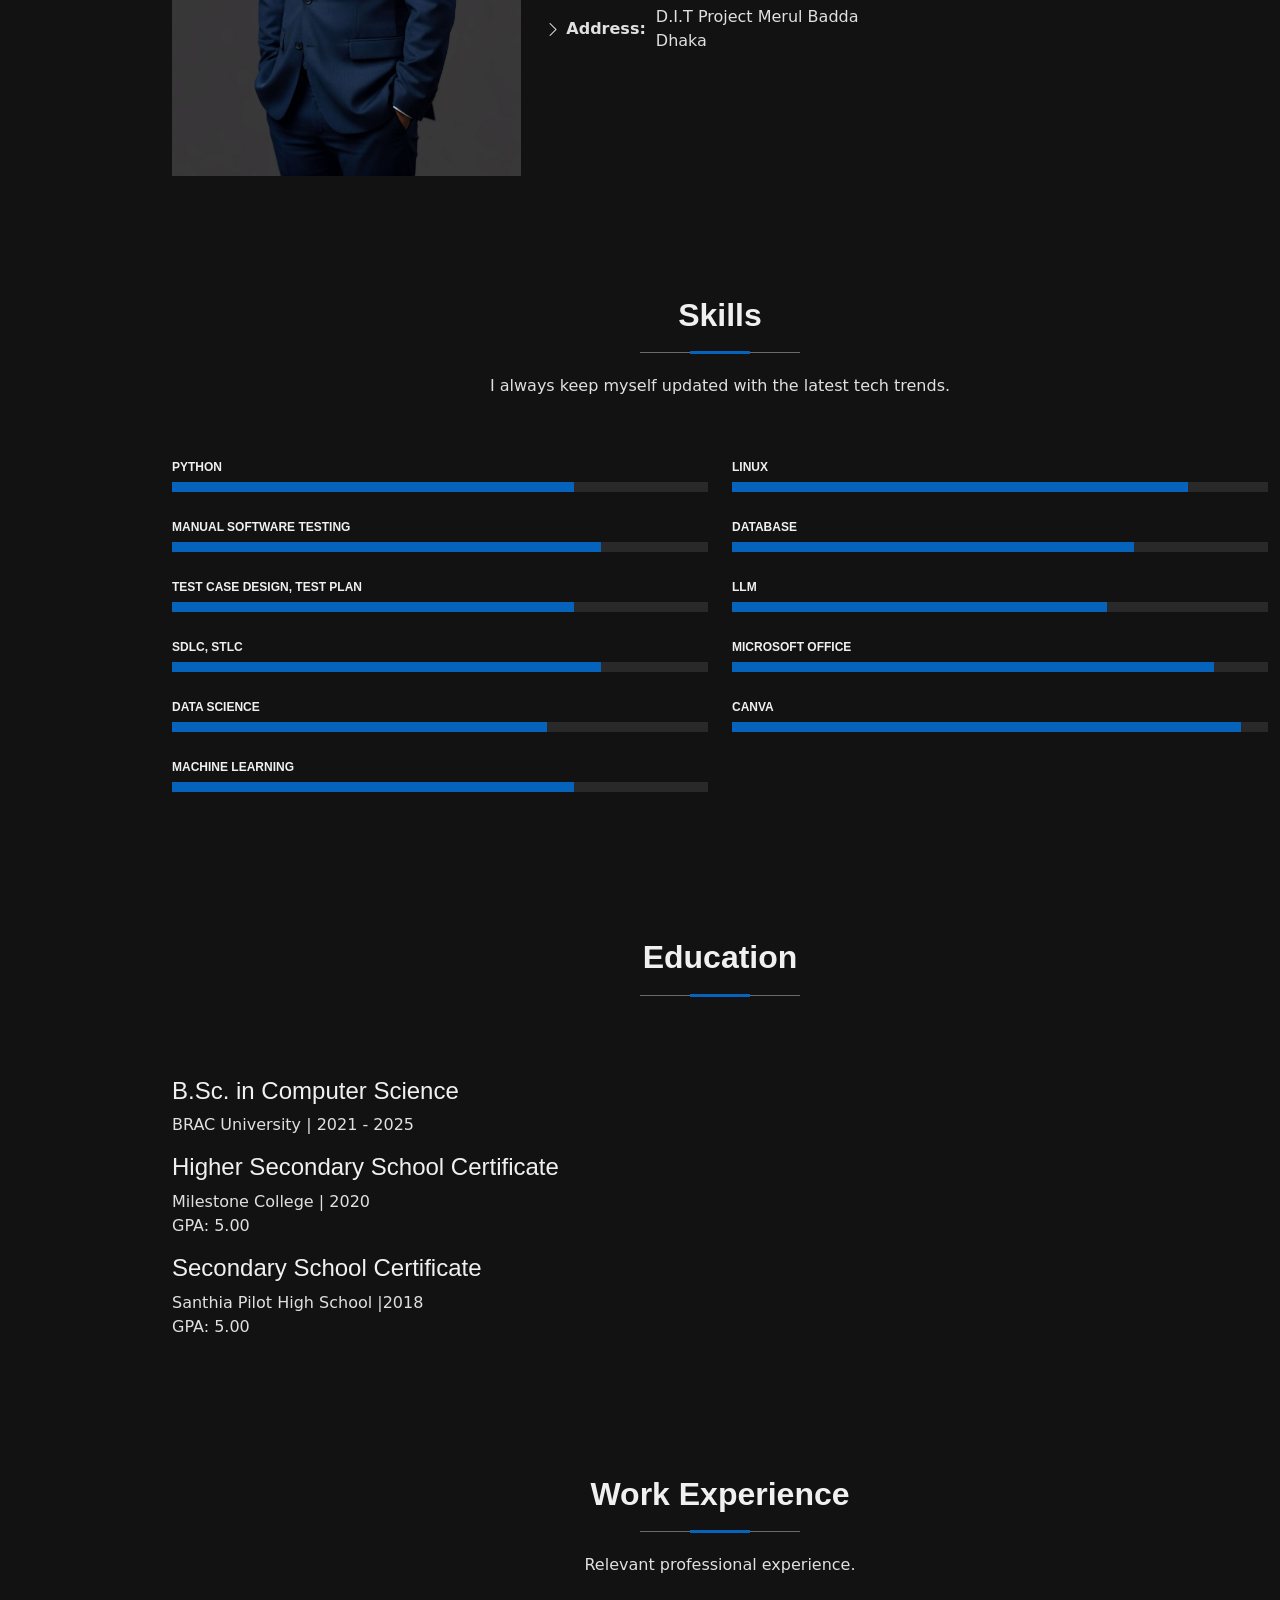
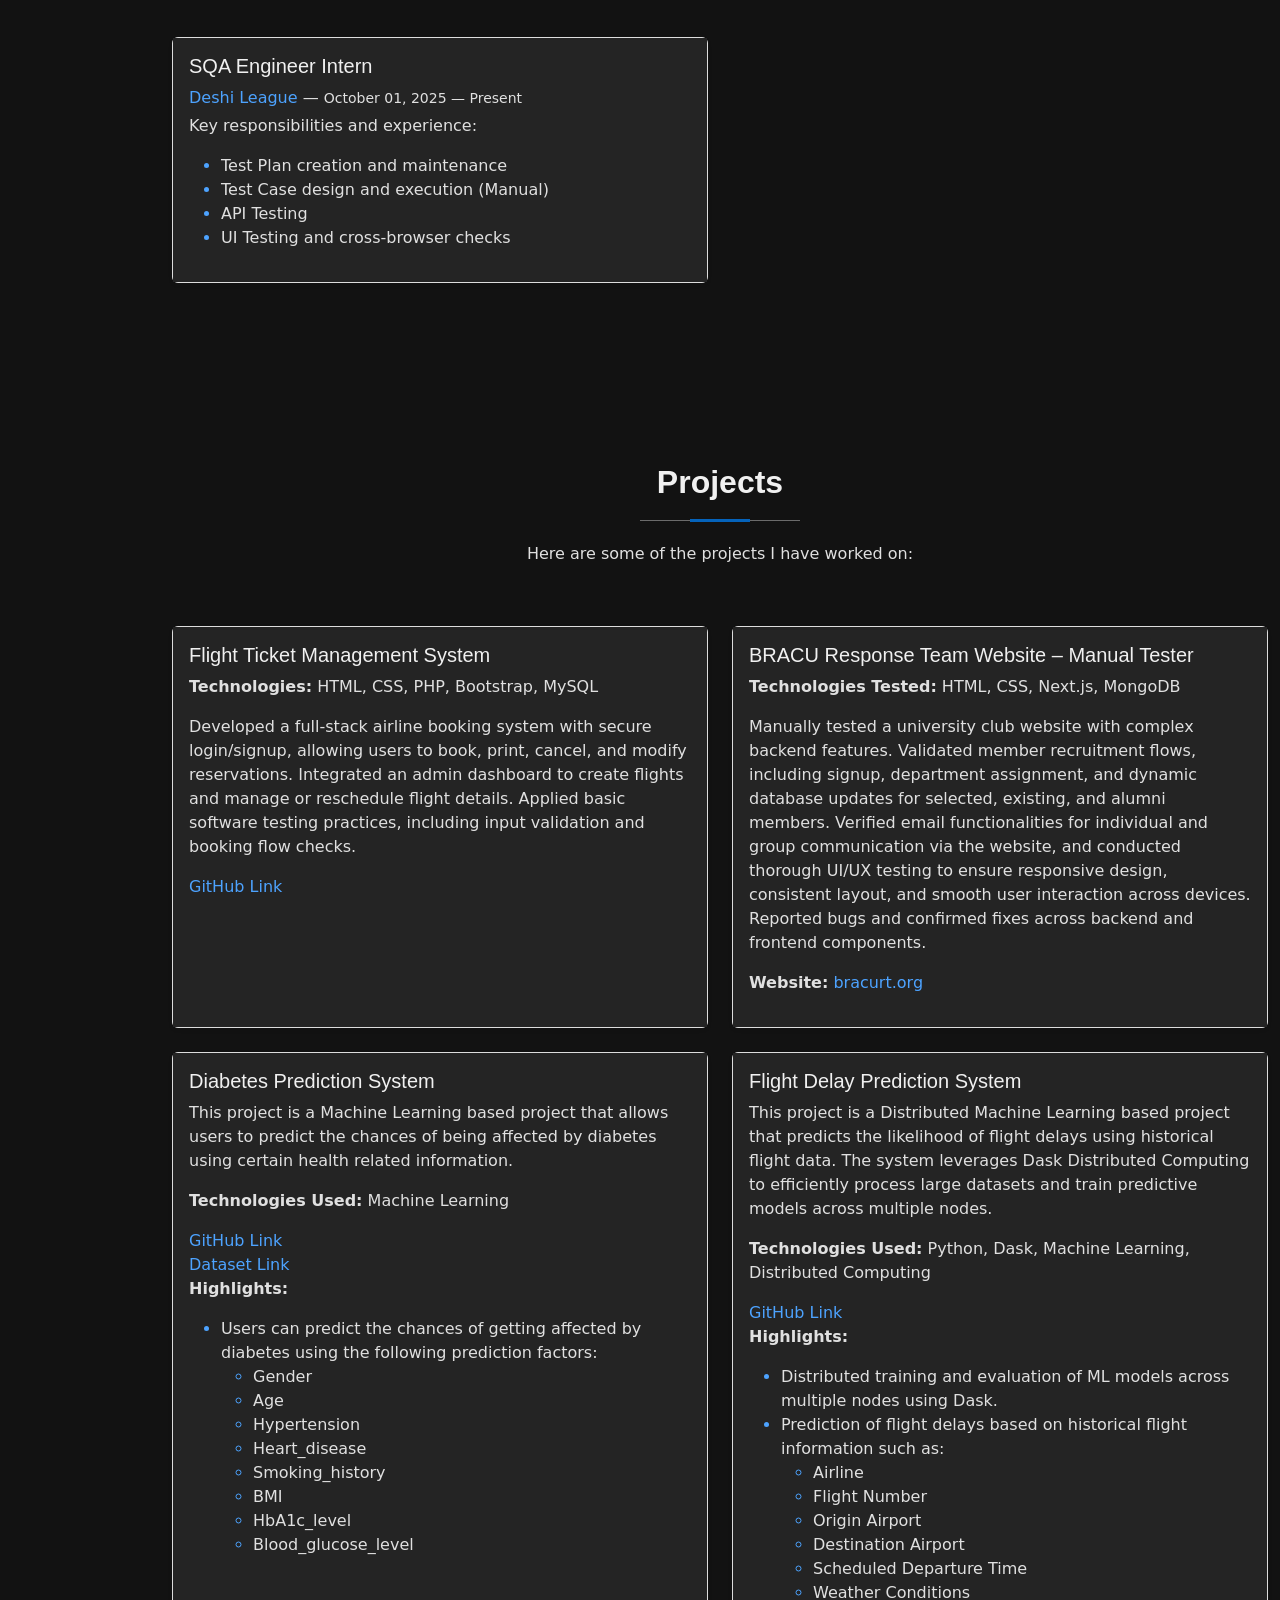
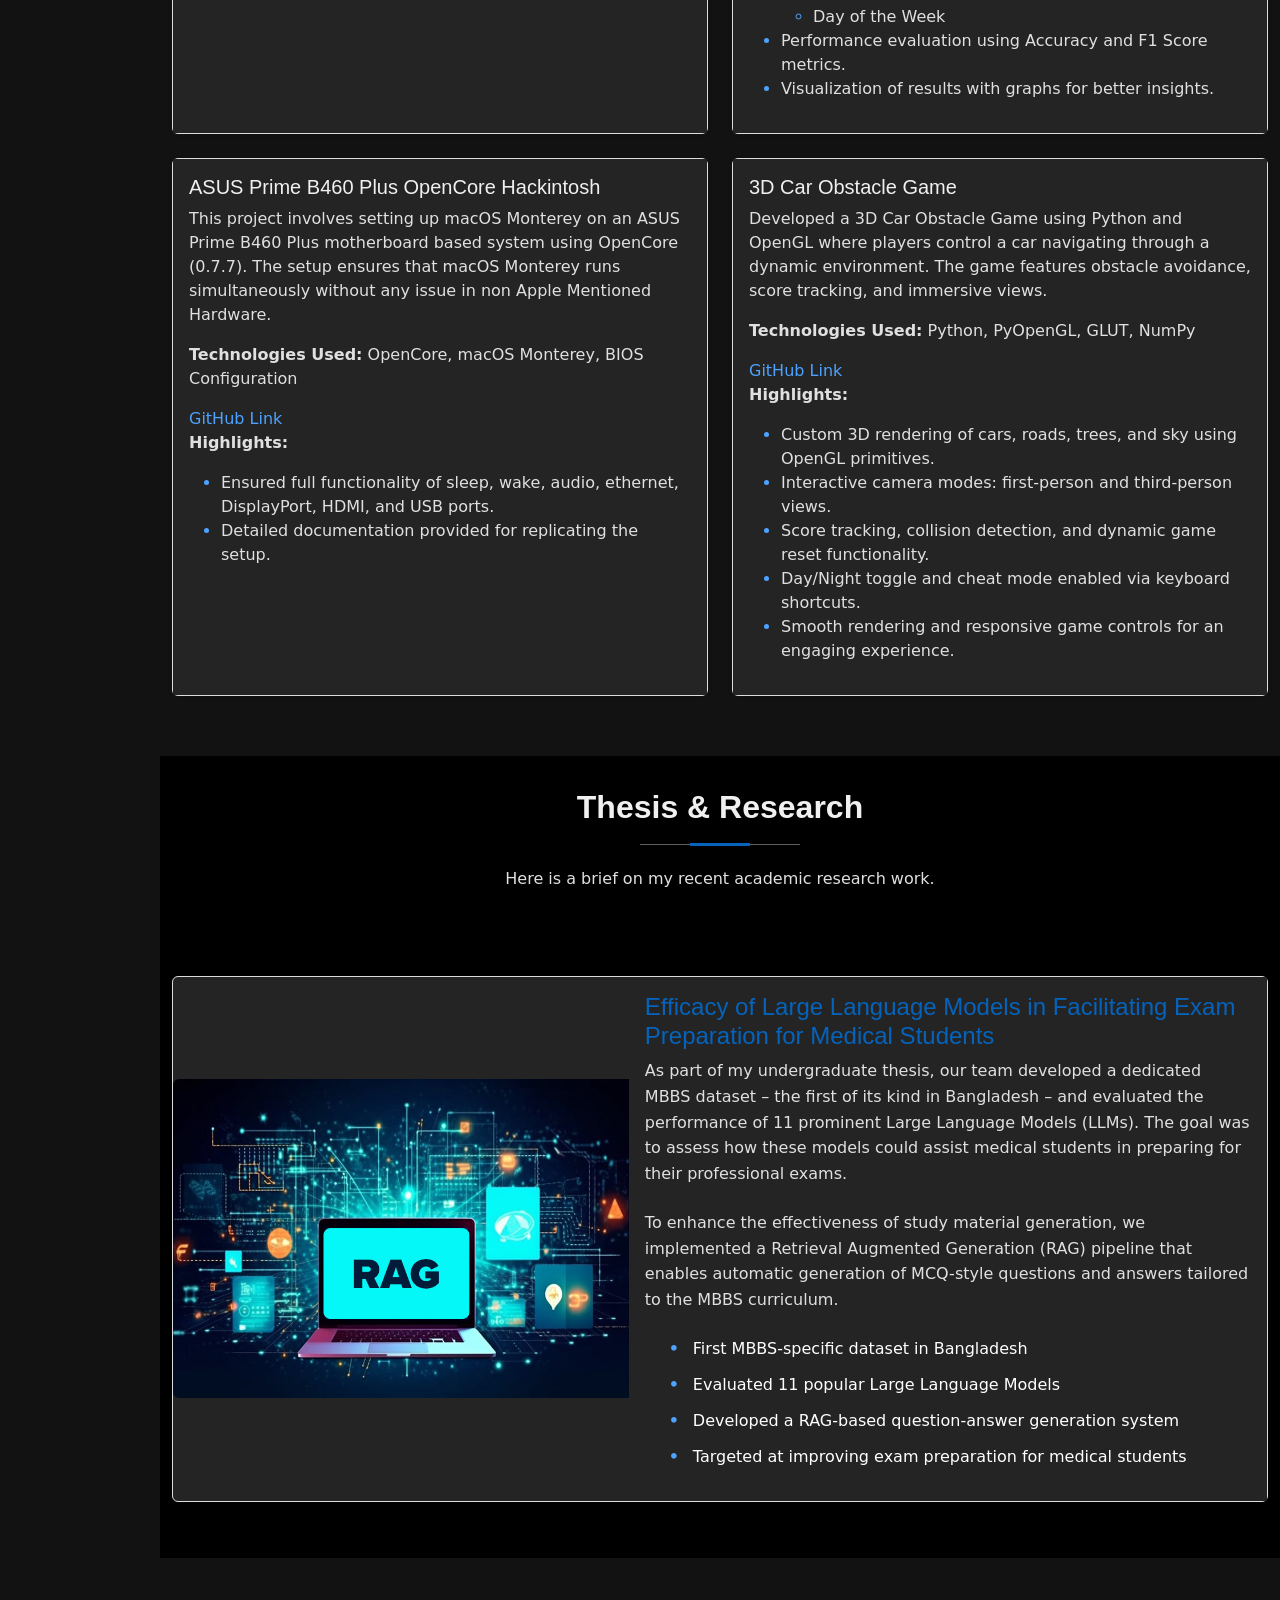
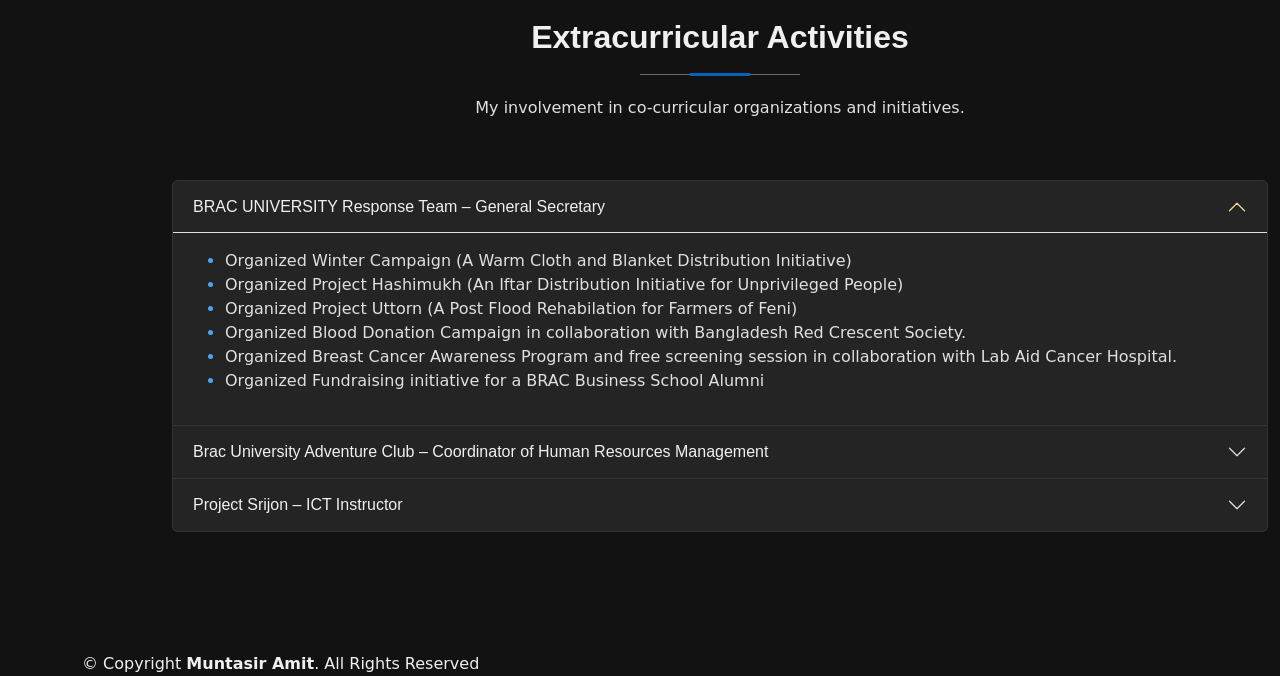
==== commit 76d3ecad: "Updated About Section." ====
--- a/index.html
+++ b/index.html
@@ -12,7 +12,7 @@
   <!-- Favicons -->
   <link href="assets/img/favicon.svg" rel="icon" type="image/svg+xml">
   <!-- Apple/touch fallback -->
-  <link href="assets/img/profile-img.JPG" rel="apple-touch-icon">
+  <link href="assets/img/profile-img.jpg" rel="apple-touch-icon">
 
   <!-- Fonts -->
   <link href="https://fonts.googleapis.com" rel="preconnect">
@@ -76,40 +76,38 @@
 
     </section><!-- /Hero Section -->
 <section id="about" class="about section">
-  <!-- Section Title -->
-  <div class="container section-title" data-aos="fade-up" style="text-align: justify;">
-   <h2>About Me</h2>
-    <p>I am a Computer Science graduate from BRAC University. I’m passionate about Software Quality Assurance, Data Science, and Artificial Intelligence. I am advancing my skills in data analysis and machine learning and recently completed a thesis on the efficacy of Large Language Models (LLMs) in Facilitating exam preparation for medical students—one of the first studies of its kind in Bangladesh.</p>
-    <p>Alongside my research, I have hands on experience in Software Quality Assurance, particularly in manual testing, and I am building expertise in test automation using Selenium. I am proficient in Python, comfortable with tools such as Jira, and eager to apply my skills to real-world problems across SQA, data science, and AI-driven technologies.</p>
-    <p>I am open to opportunities where I can contribute and grow in Software Quality Assurance, Data Science, or Machine Learning.</p>
-  </div><!-- End Section Title -->
-
-      <div class="container" data-aos="fade-up" data-aos-delay="100">
-
-        <div class="row gy-4 justify-content-center align-items-center">
-  <div class="col-lg-4 d-flex justify-content-center">
-    <img src="assets/img/profile-img.jpg" class="img-fluid" alt="">
-  </div>
-  <div class="col-lg-8 content d-flex flex-column justify-content-center h-100">
-    <h2>Md Muntasir Mahmud Amit</h2>
-    <div class="row">
-      <div class="col-lg-6">
-        <ul>
-          <li><i class="bi bi-chevron-right"></i> <strong>Phone:</strong> <span>01721857708</span></li>
-          <li><i class="bi bi-chevron-right"></i> <strong>Github:</strong> <span>www.github.com/mma1166</span></li>
-          <li><i class="bi bi-chevron-right"></i> <strong>LinkedIn:</strong> <span>www.linkedin.com/in/MuntasirAmit</span></li>
-          <li><i class="bi bi-chevron-right"></i> <strong>Mail:</strong> <span>muntasir145@gmail.com</span></li>
-          <li><i class="bi bi-chevron-right"></i> <strong>Address</strong> <span>D.I.T Project Merul Badda Dhaka</span></li>
-        </ul>
+ <!-- Section Title -->
+<div class="container section-title" data-aos="fade-up" style="text-align: justify;">
+  <h2>About Me</h2>
+  <p>I am a Computer Science graduate from BRAC University with a strong passion for Software Quality Assurance, Artificial Intelligence, and Data Science. I enjoy understanding how systems function, identifying weaknesses, and ensuring software reliability through careful testing. Over time I have built a solid foundation in manual testing, test planning, execution, and reporting, while also learning to collaborate effectively with development teams to deliver quality results. Skilled in Python and familiar with tools like Jira and Git, I aim to combine technical precision with analytical thinking. My undergraduate research explored how Large Language Models can assist medical students in exam preparation, marking one of the first studies of this kind in Bangladesh and strengthening my interest in how AI can enhance learning and problem solving. I am eager to keep growing as a quality assurance professional and contribute to projects where data driven insight and technology come together to create reliable and meaningful solutions.</p>
+</div><!-- End Section Title -->
+
+<div class="container" data-aos="fade-up" data-aos-delay="100">
+  <div class="row gy-4 justify-content-center align-items-center">
+    <div class="col-lg-4 d-flex justify-content-center">
+      <img src="assets/img/profile-img.jpg" class="img-fluid" alt="">
+    </div>
+    <div class="col-lg-8 content d-flex flex-column justify-content-center h-100">
+      <h2>Md Muntasir Mahmud Amit</h2>
+      <div class="row">
+        <div class="col-lg-6">
+          <ul>
+            <li><i class="bi bi-chevron-right"></i> <strong>Phone:</strong> <span>01721857708</span></li>
+            <li><i class="bi bi-chevron-right"></i> <strong>Github:</strong> <span>www.github.com/mma1166</span></li>
+            <li><i class="bi bi-chevron-right"></i> <strong>LinkedIn:</strong> <span>www.linkedin.com/in/MuntasirAmit</span></li>
+            <li><i class="bi bi-chevron-right"></i> <strong>Mail:</strong> <span>muntasir145@gmail.com</span></li>
+            <li><i class="bi bi-chevron-right"></i> <strong>Address:</strong> <span>D.I.T Project Merul Badda Dhaka</span></li>
+          </ul>
+        </div>
       </div>
     </div>
   </div>
 </div>
-        </div>
-
-      </div>
-
-    </section><!-- /About Section -->
+
+</div>
+
+</section><!-- /About Section -->
+
 
     <!-- Skills Section -->
     <section id="skills" class="skills section">
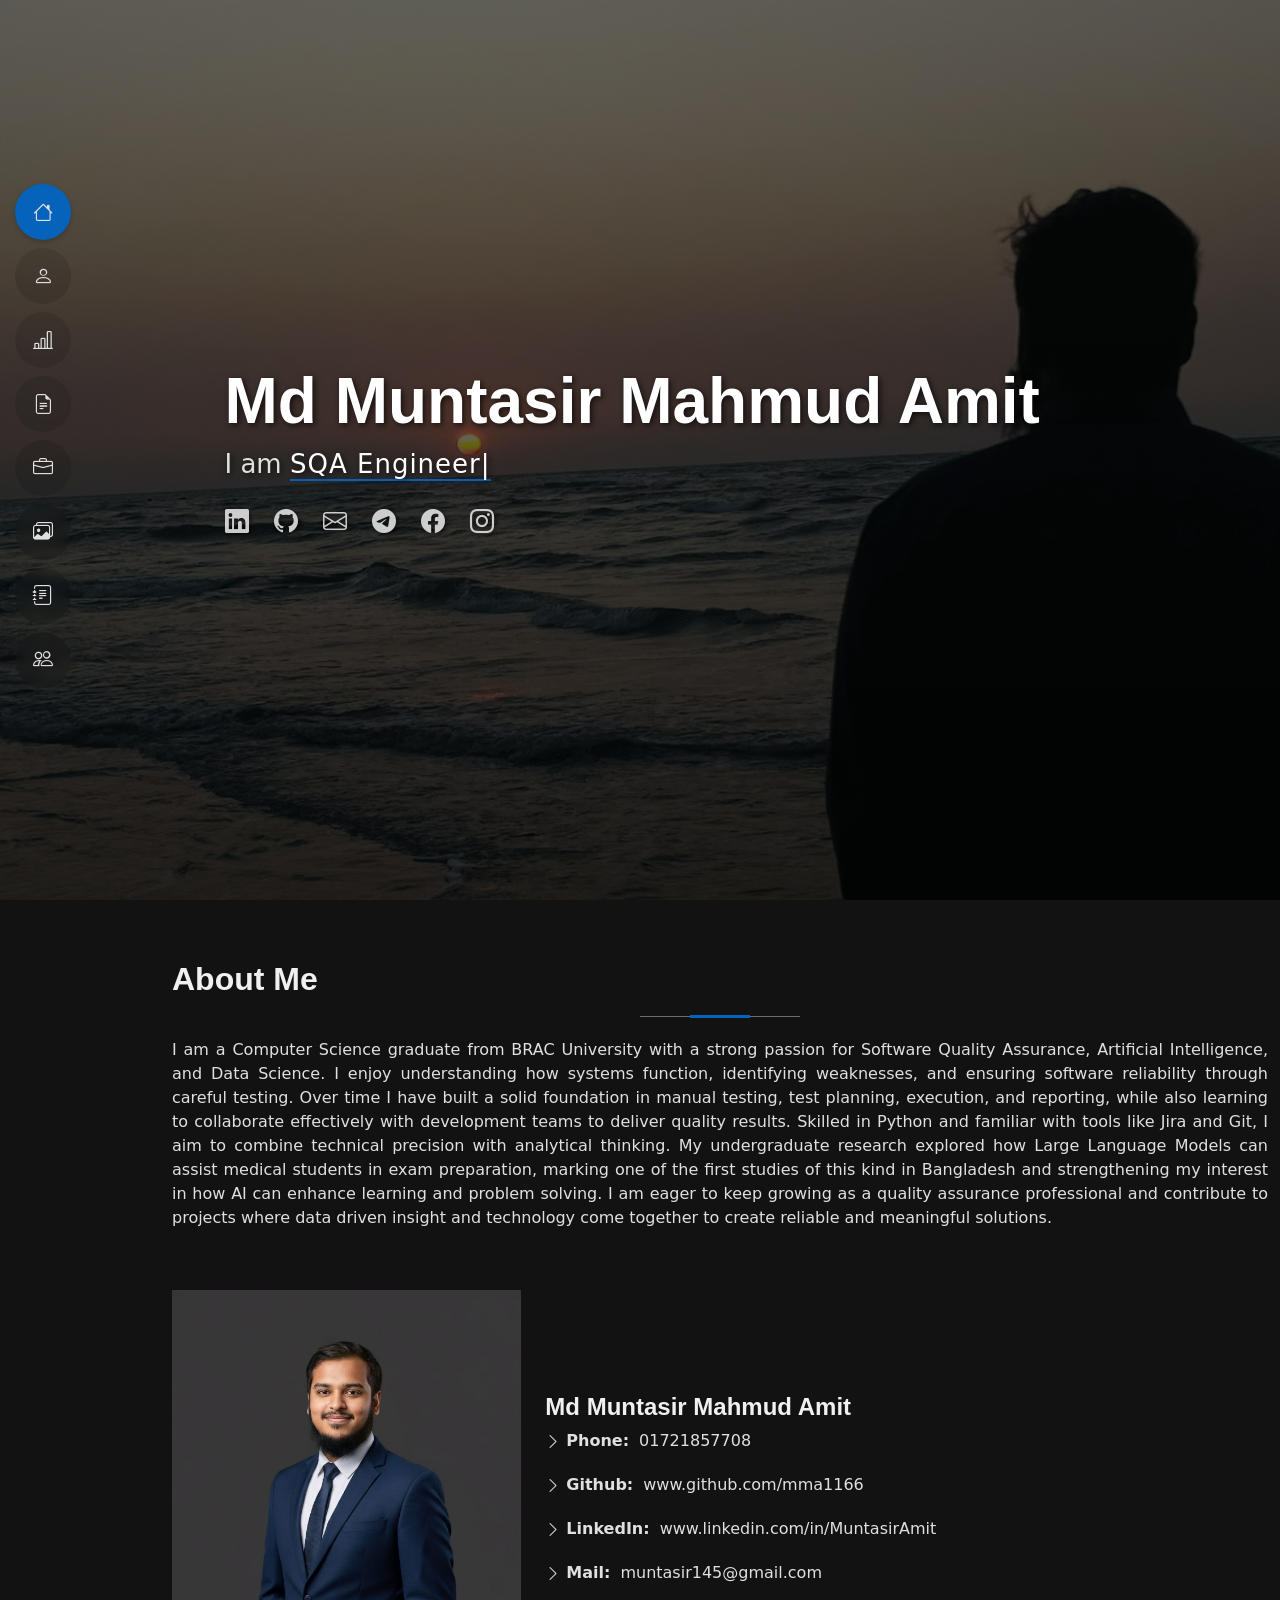
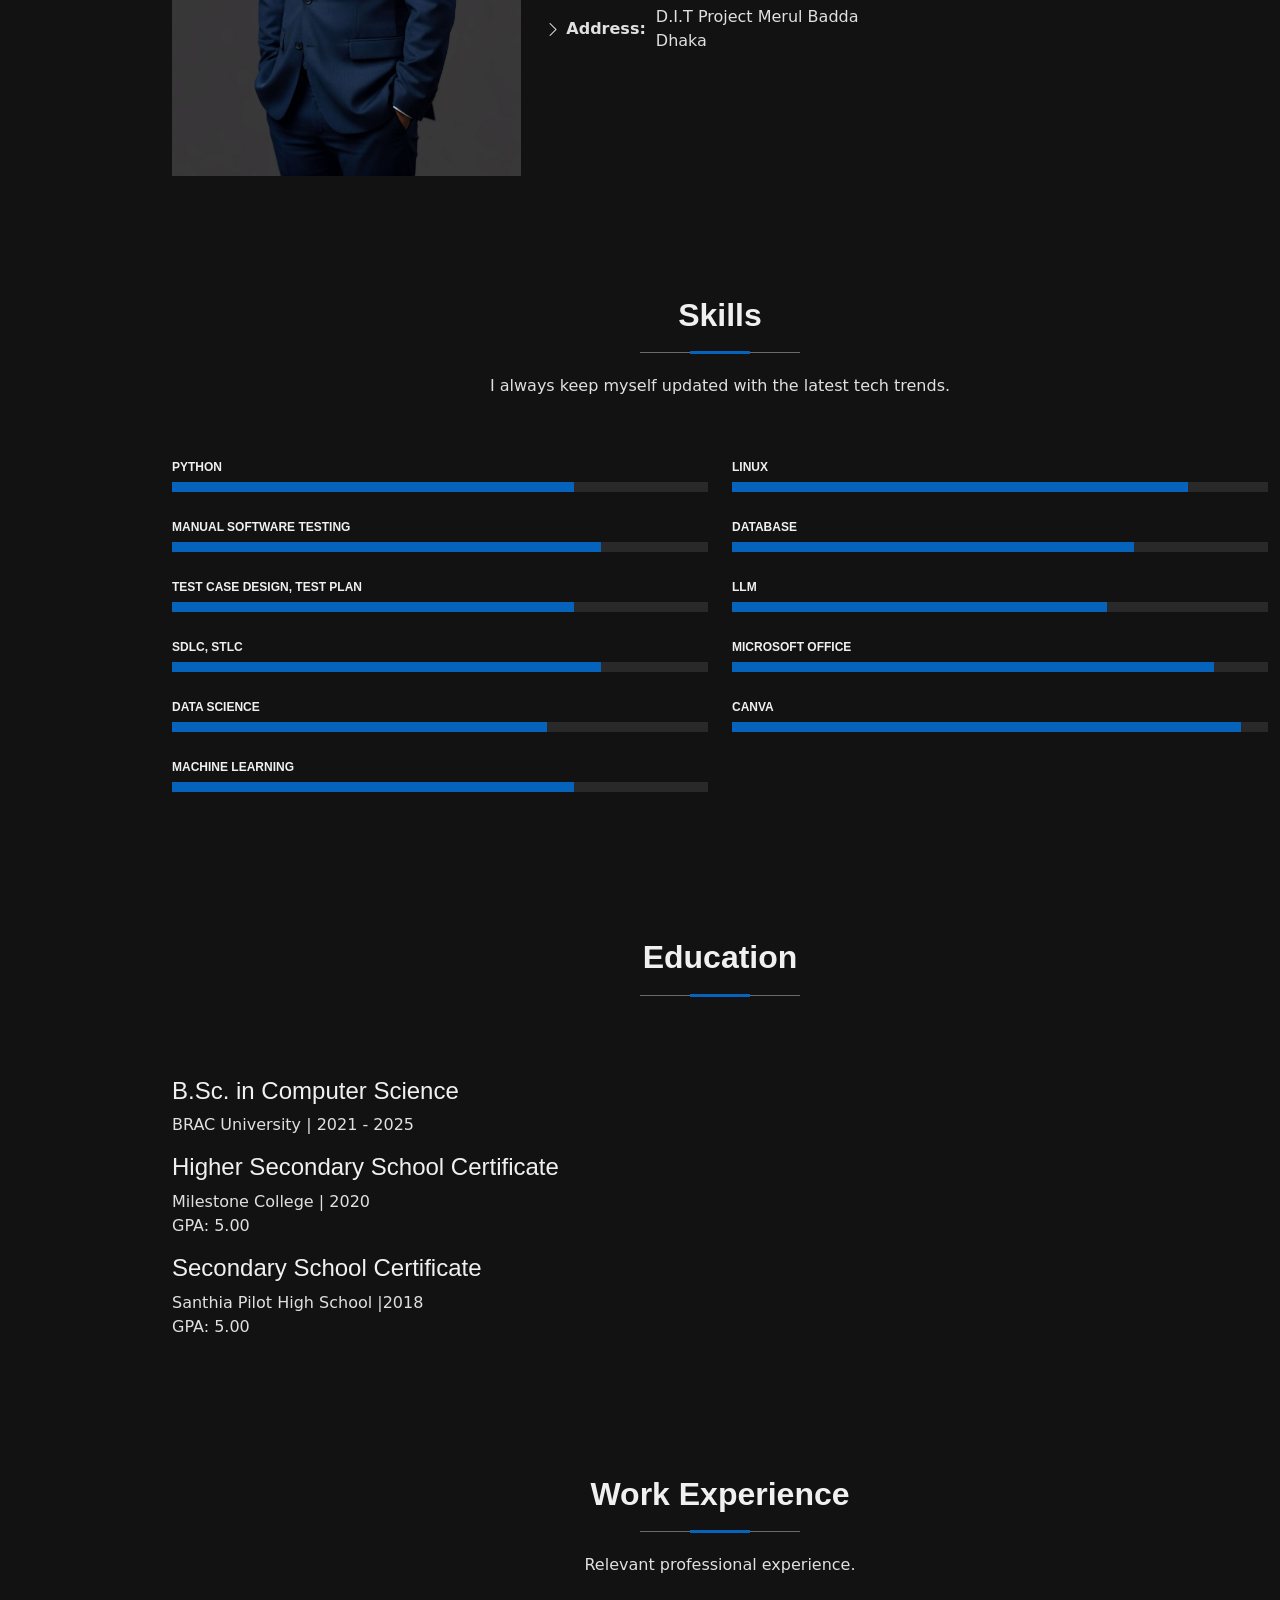
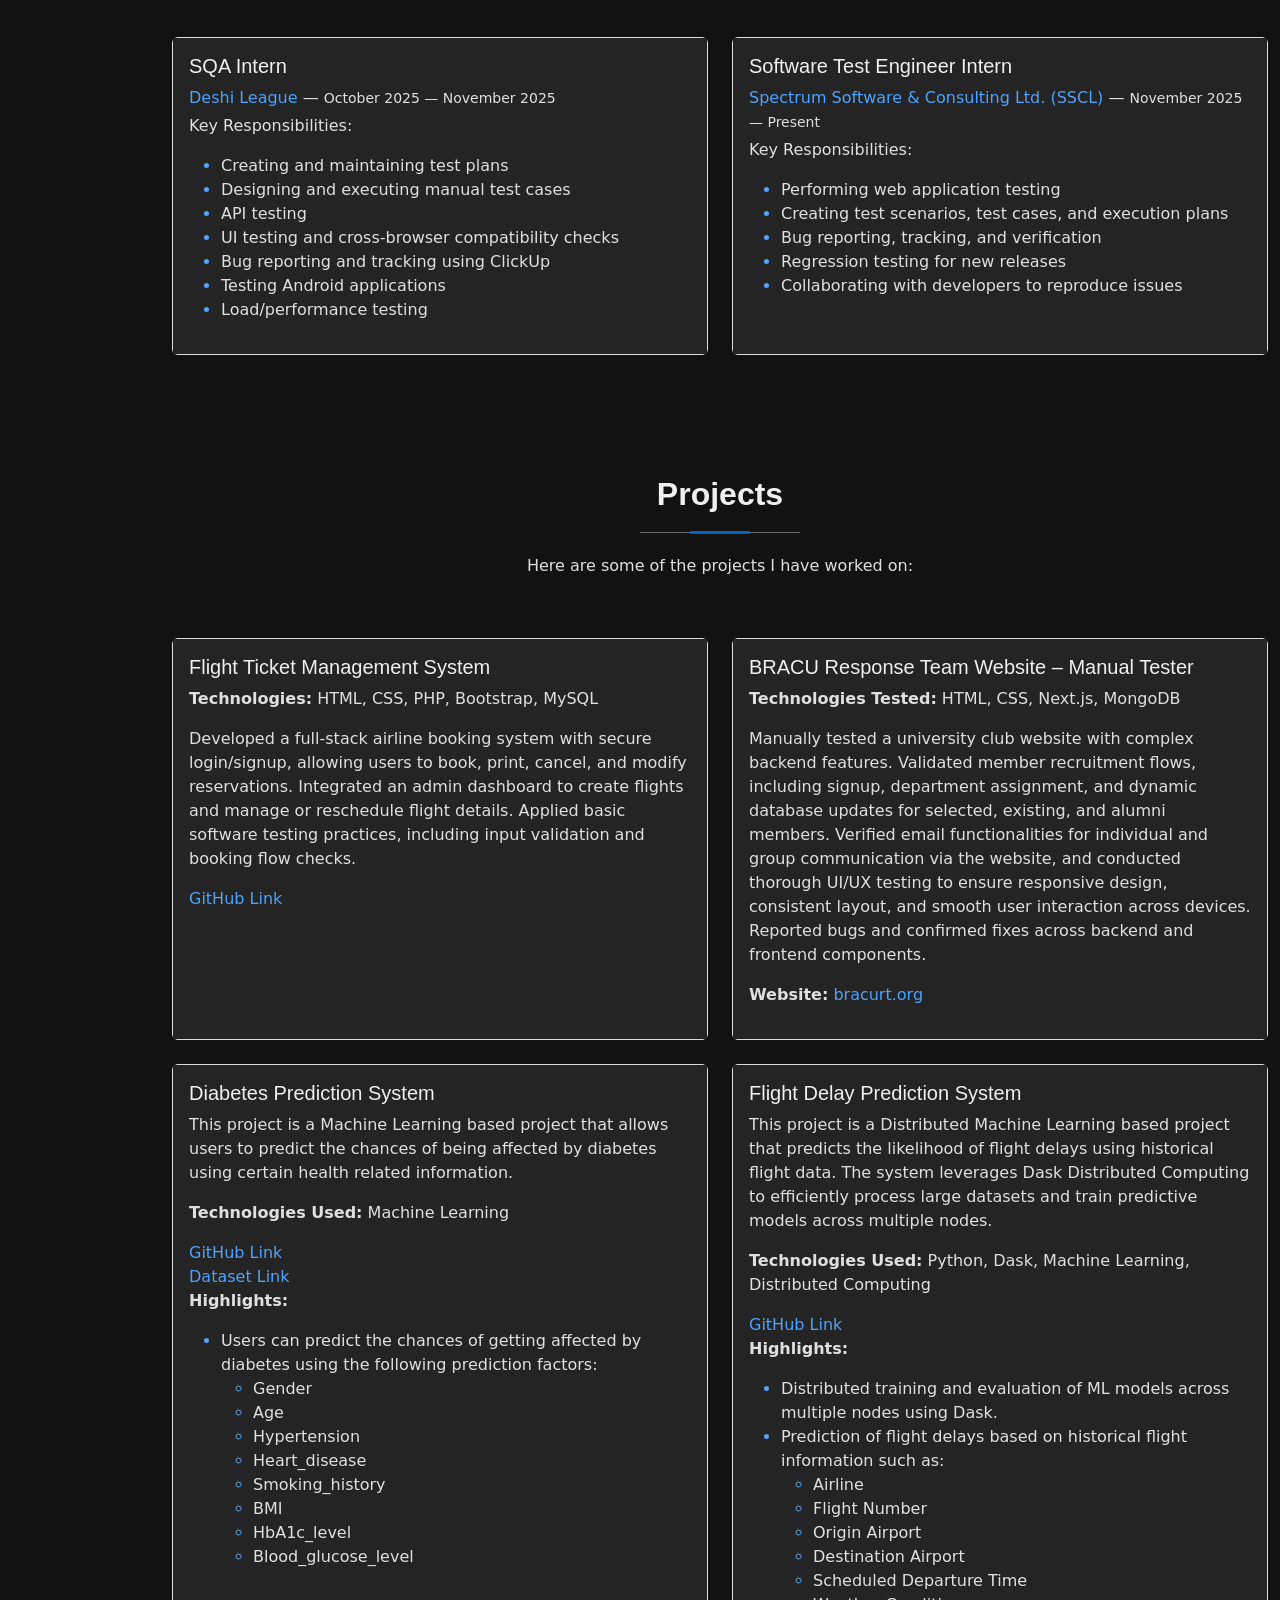
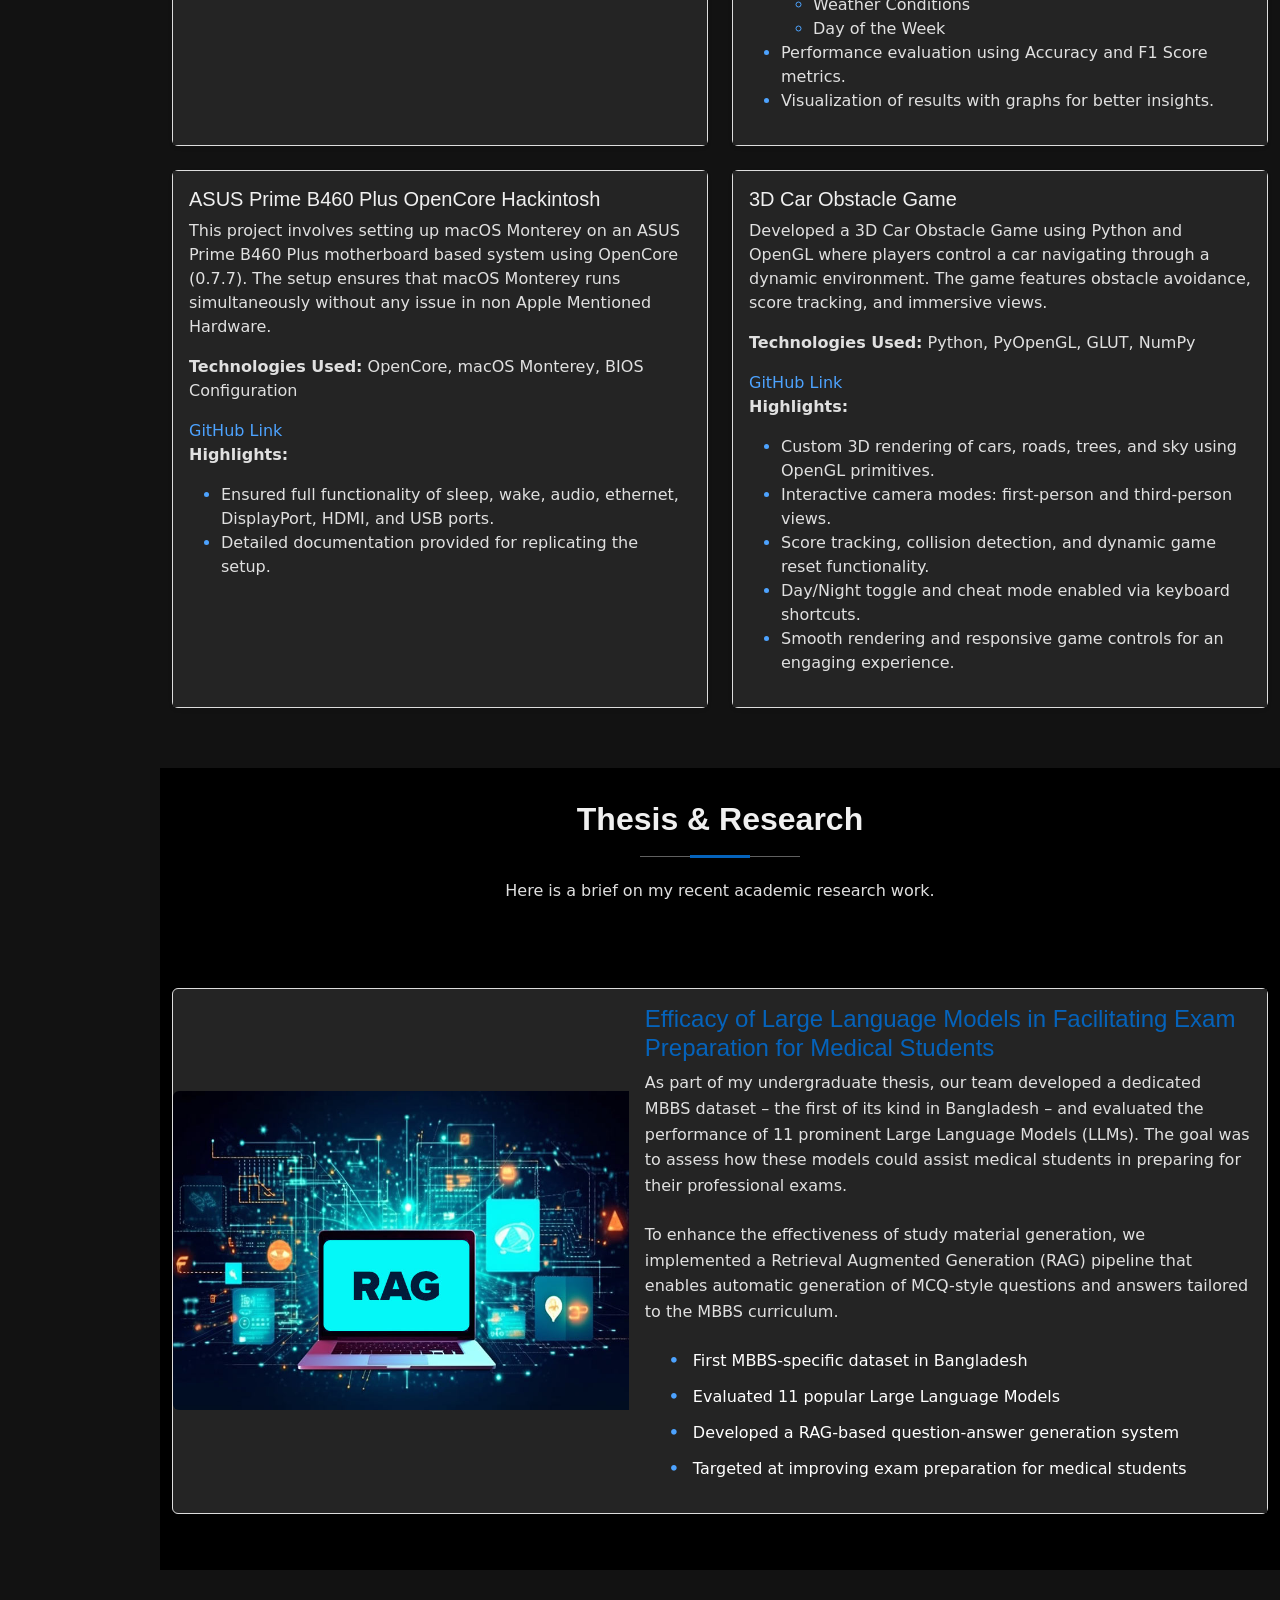
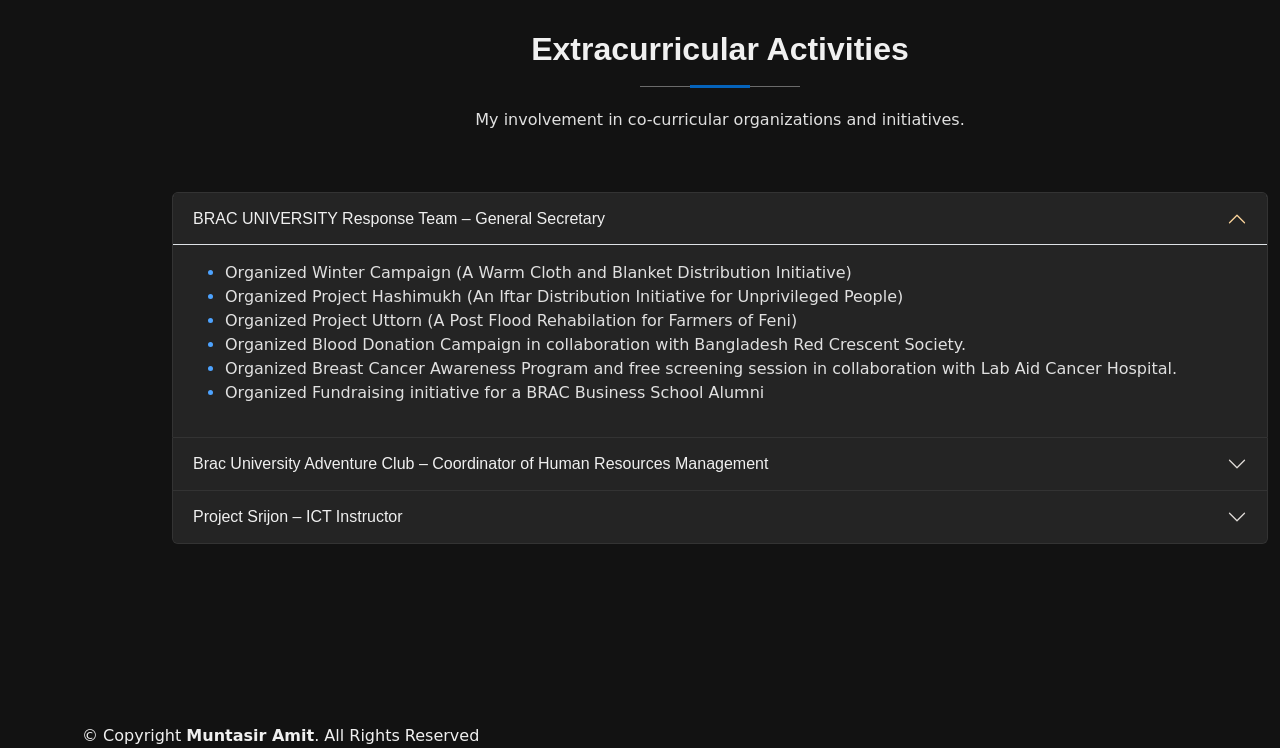
==== commit 937c0935: "Added SSCL" ====
--- a/index.html
+++ b/index.html
@@ -228,34 +228,67 @@
     <section id="work-experience" class="work-experience section">
 
       <!-- Section Title -->
-      <div class="container section-title" data-aos="fade-up">
-        <h2>Work Experience</h2>
-        <p>Relevant professional experience.</p>
-      </div><!-- End Section Title -->
-
-      <div class="container" data-aos="fade-up" data-aos-delay="100">
-        <div class="row row-cols-1 row-cols-md-2 g-4">
-
-          <div class="col">
-            <div class="card h-100 shadow-sm">
-              <div class="card-body">
-                <h5 class="card-title">SQA Engineer Intern</h5>
-                <p class="text-muted mb-1"><a href="https://deshileague.com/" target="_blank" rel="noopener">Deshi League</a> — <small>October 01, 2025 — Present</small></p>
-                <p>Key responsibilities and experience:</p>
-                <ul>
-                  <li>Test Plan creation and maintenance</li>
-                  <li>Test Case design and execution (Manual)</li>
-                  <li>API Testing</li>
-                  <li>UI Testing and cross-browser checks</li>
-                </ul>
-              </div>
-            </div>
-          </div>
-
-        </div>
-      </div>
-
-    </section><!-- /Work Experience Section -->
+<div class="container section-title" data-aos="fade-up">
+  <h2>Work Experience</h2>
+  <p>Relevant professional experience.</p>
+</div><!-- End Section Title -->
+
+<div class="container" data-aos="fade-up" data-aos-delay="100">
+  <div class="row row-cols-1 row-cols-md-2 g-4">
+
+    <!-- Deshi League Experience -->
+    <div class="col">
+      <div class="card h-100 shadow-sm">
+        <div class="card-body">
+          <h5 class="card-title">SQA Intern</h5>
+          <p class="text-muted mb-1">
+            <a href="https://deshileague.com/" target="_blank" rel="noopener">
+              Deshi League
+            </a> — 
+            <small>October 2025 — November 2025</small>
+          </p>
+
+          <p>Key Responsibilities:</p>
+          <ul>
+            <li>Creating and maintaining test plans</li>
+            <li>Designing and executing manual test cases</li>
+            <li>API testing</li>
+            <li>UI testing and cross-browser compatibility checks</li>
+            <li>Bug reporting and tracking using ClickUp</li>
+            <li>Testing Android applications</li>
+            <li>Load/performance testing</li>
+          </ul>
+        </div>
+      </div>
+    </div>
+
+    <!-- SSCL Experience -->
+    <div class="col">
+      <div class="card h-100 shadow-sm">
+        <div class="card-body">
+          <h5 class="card-title">Software Test Engineer Intern</h5>
+          <p class="text-muted mb-1">
+            <a href="https://sscl.tech/" target="_blank" rel="noopener">
+              Spectrum Software & Consulting Ltd. (SSCL)
+            </a> — 
+            <small>November 2025 — Present</small>
+          </p>
+
+          <p>Key Responsibilities:</p>
+          <ul>
+            <li>Performing web application testing</li>
+            <li>Creating test scenarios, test cases, and execution plans</li>
+            <li>Bug reporting, tracking, and verification</li>
+            <li>Regression testing for new releases</li>
+            <li>Collaborating with developers to reproduce issues</li>
+          </ul>
+        </div>
+      </div>
+    </div>
+
+  </div>
+</div>
+
 
     <!-- projects Section -->
 <section id="projects" class="projects section">
